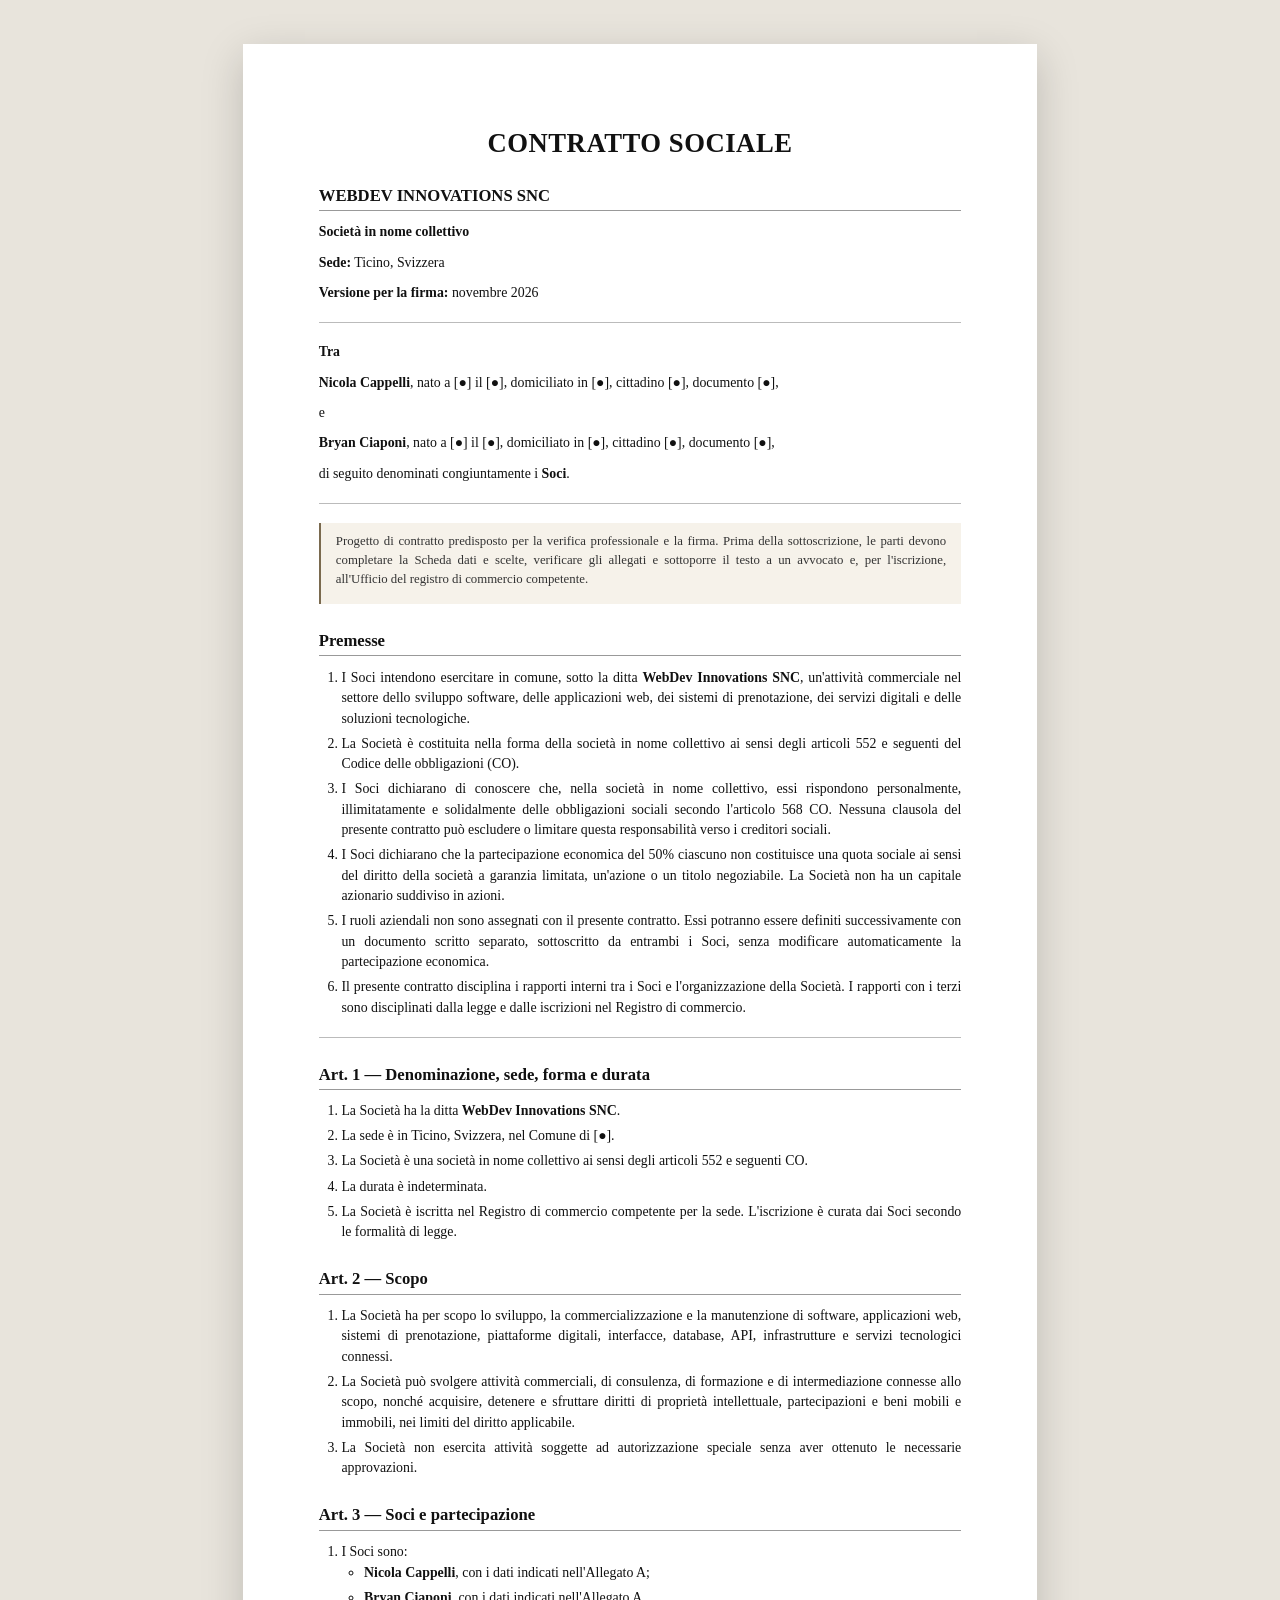
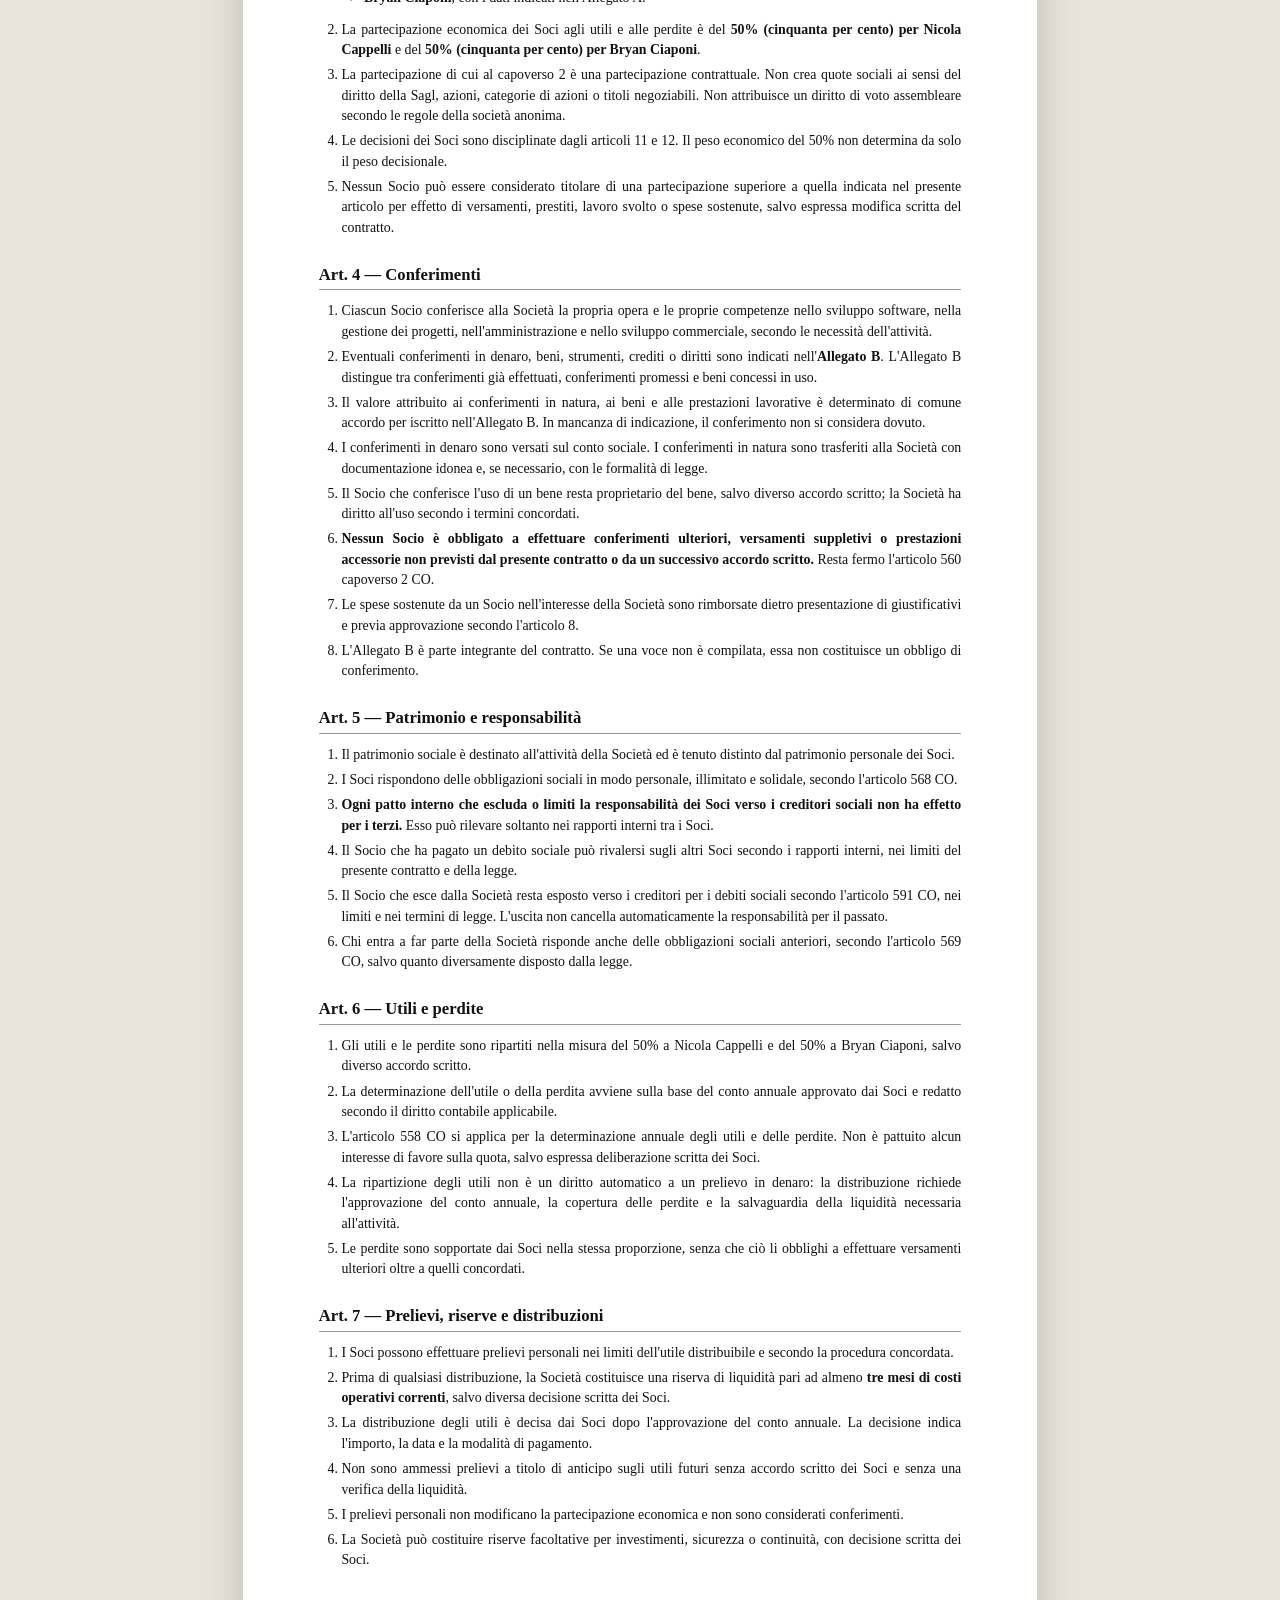
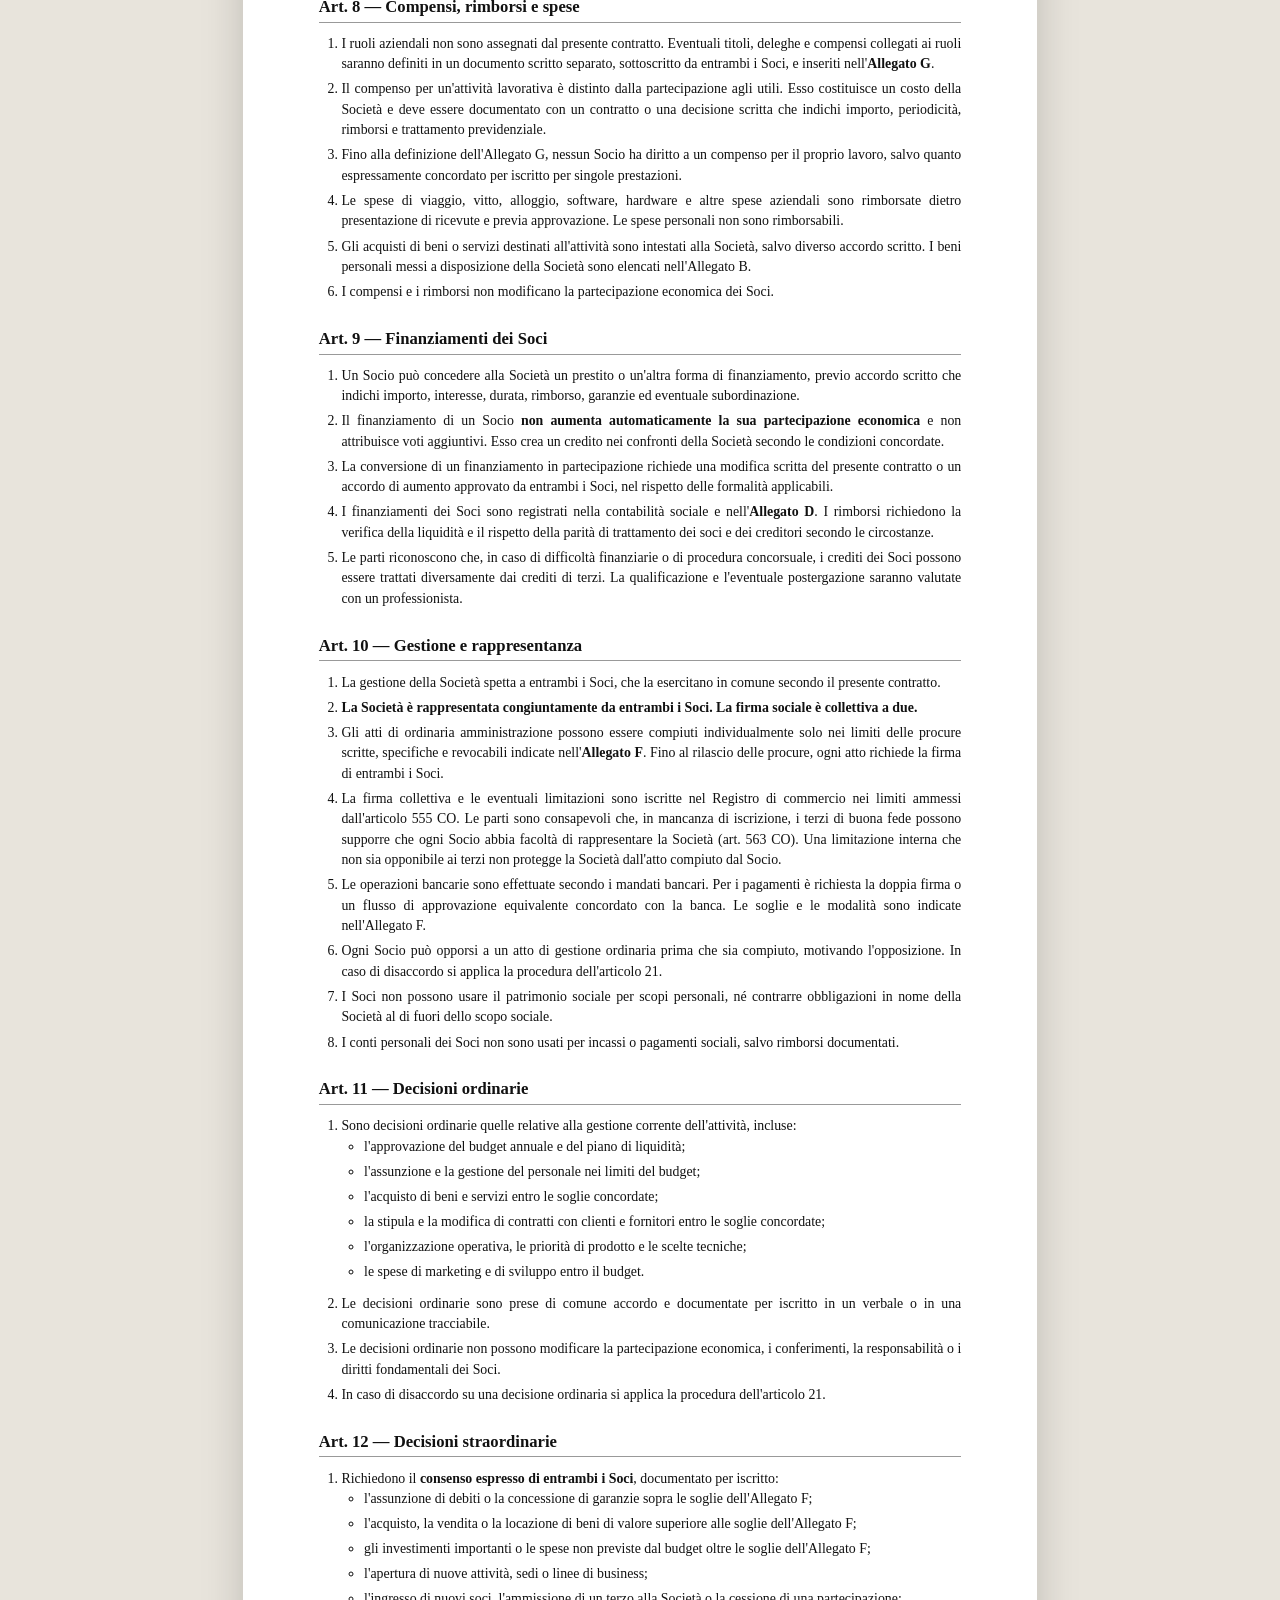
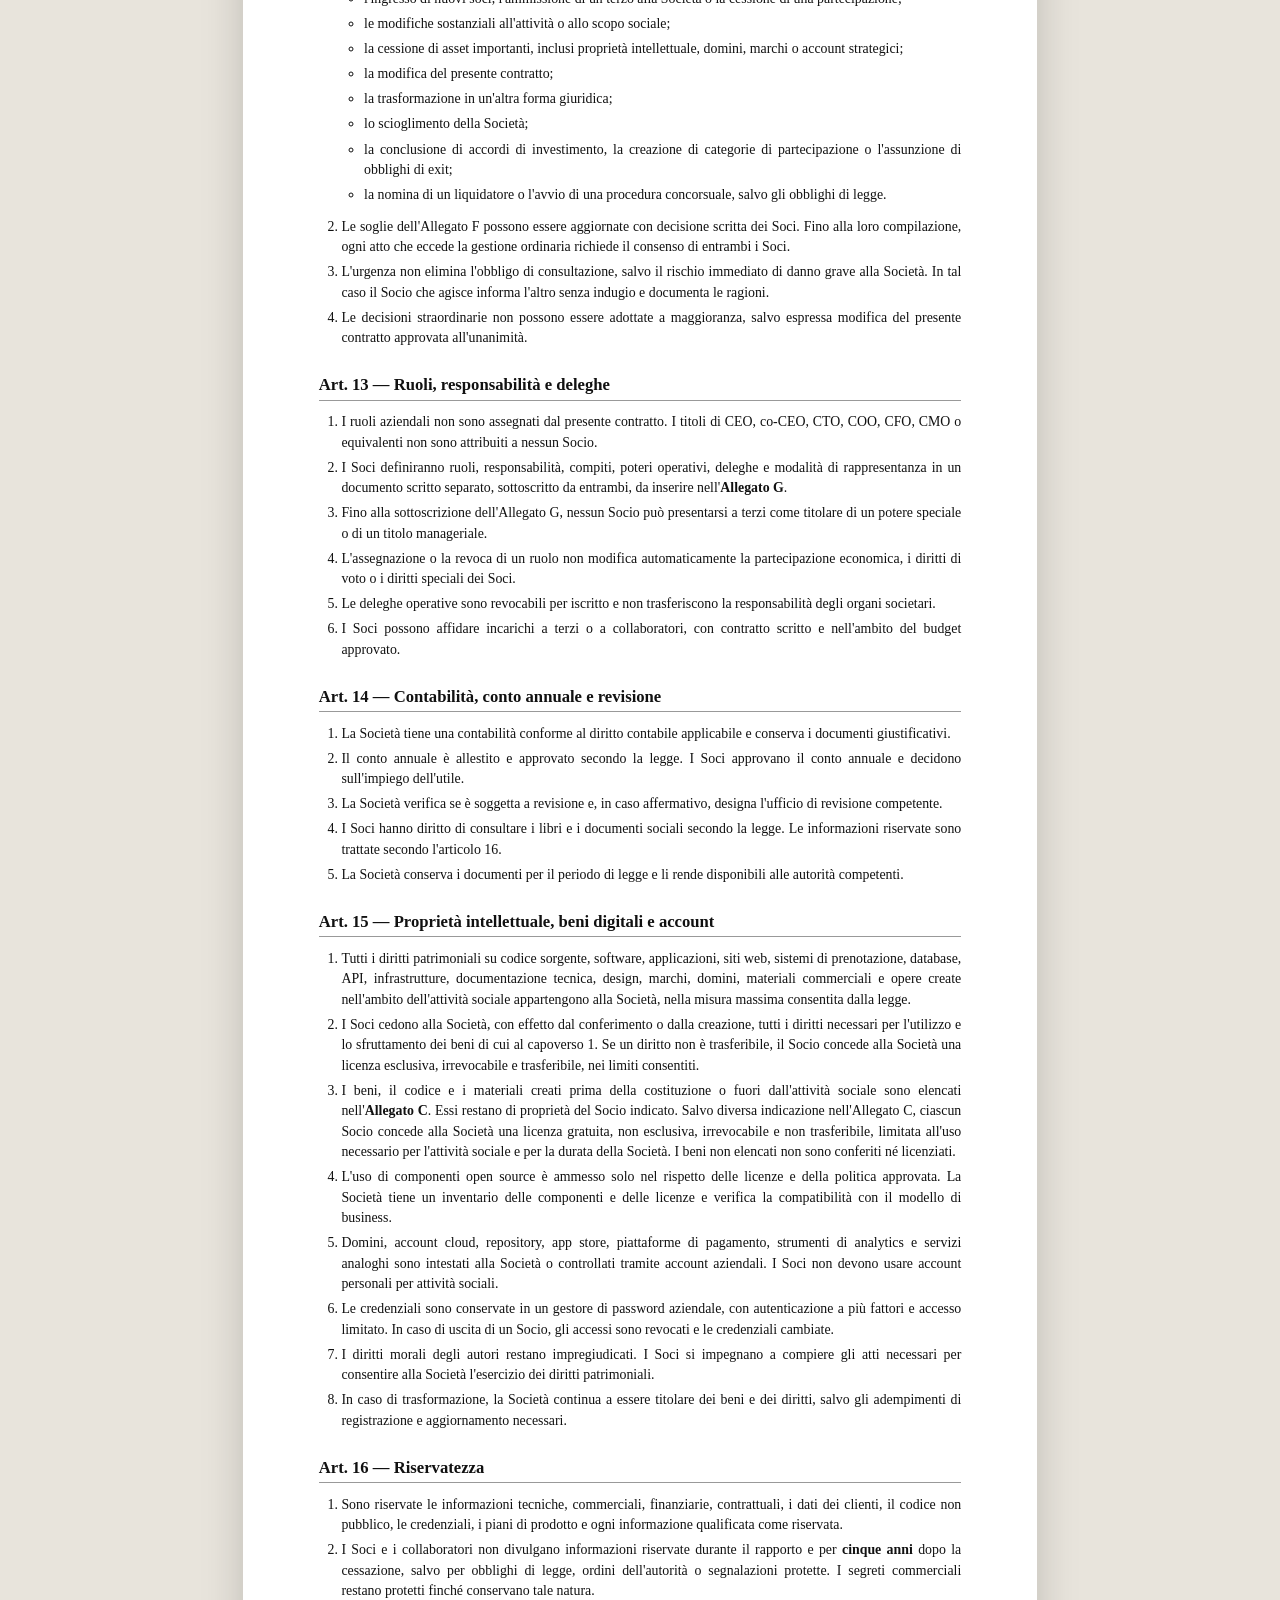
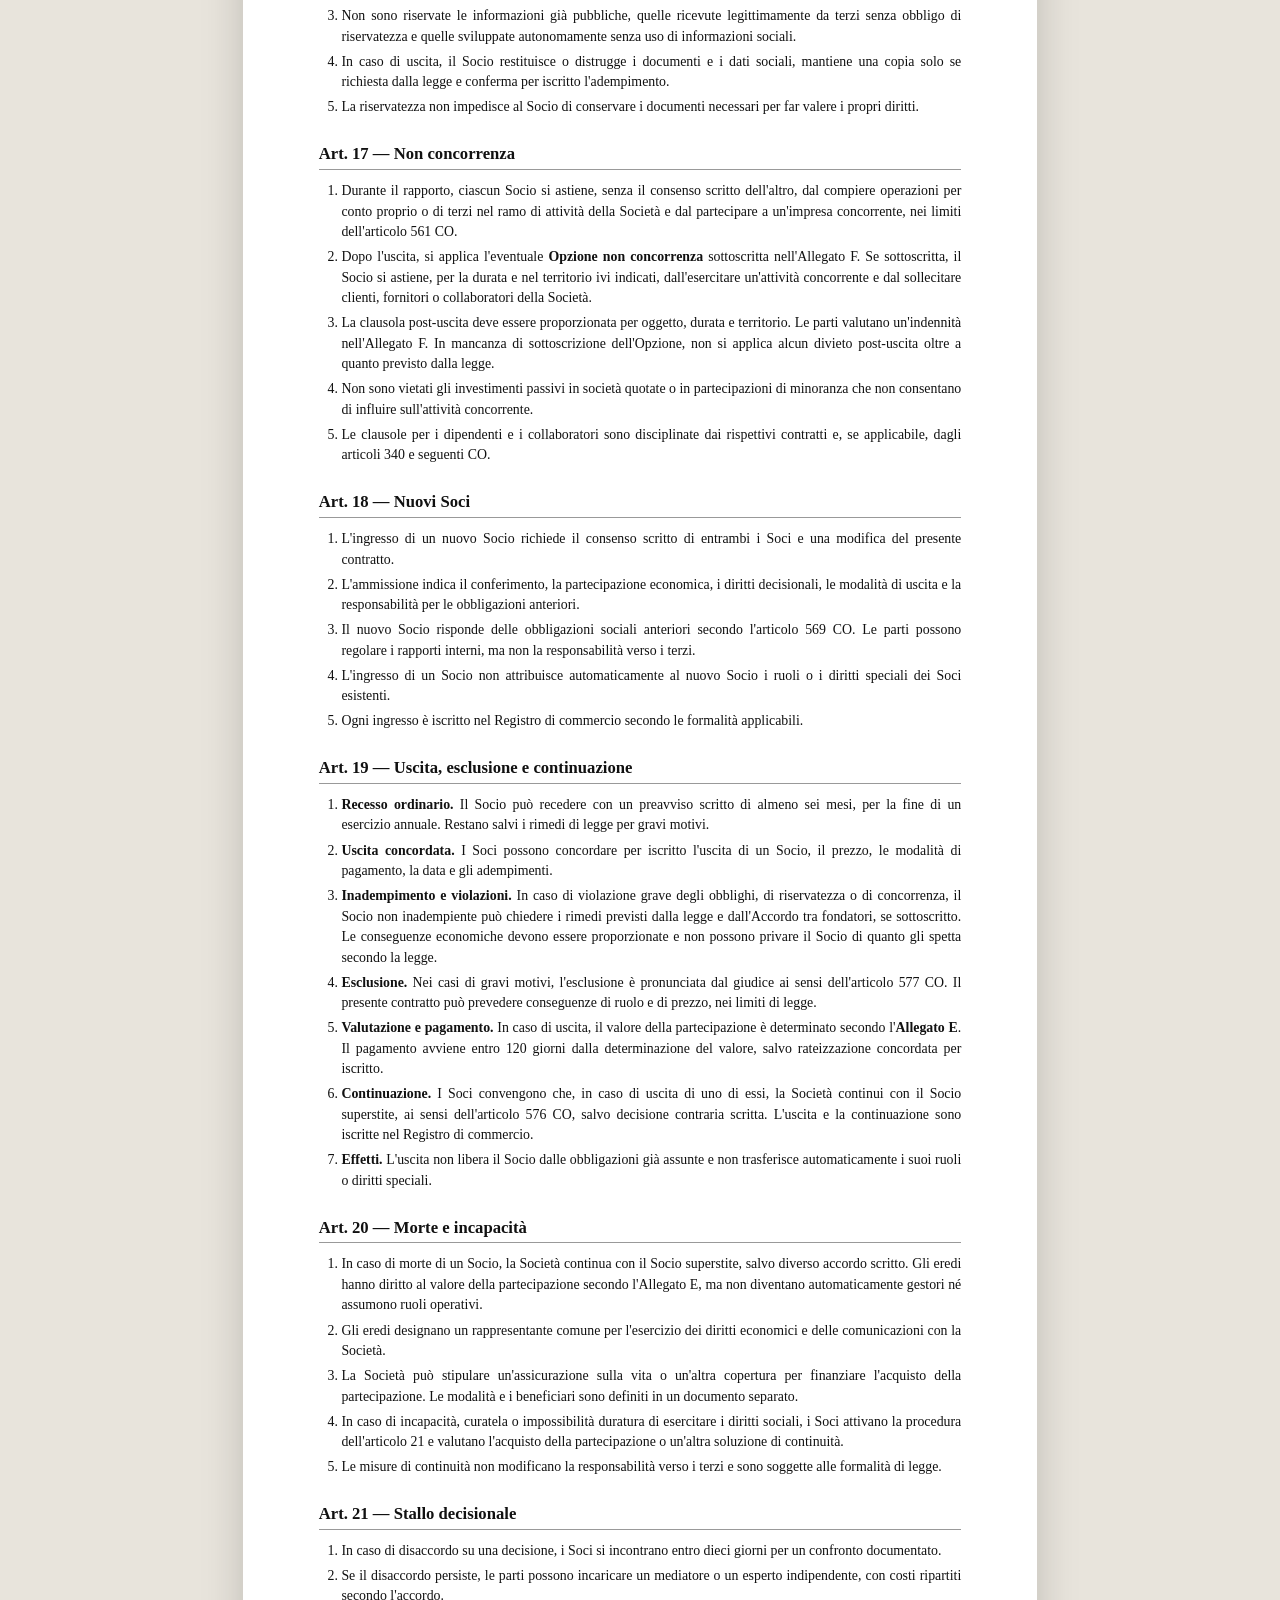
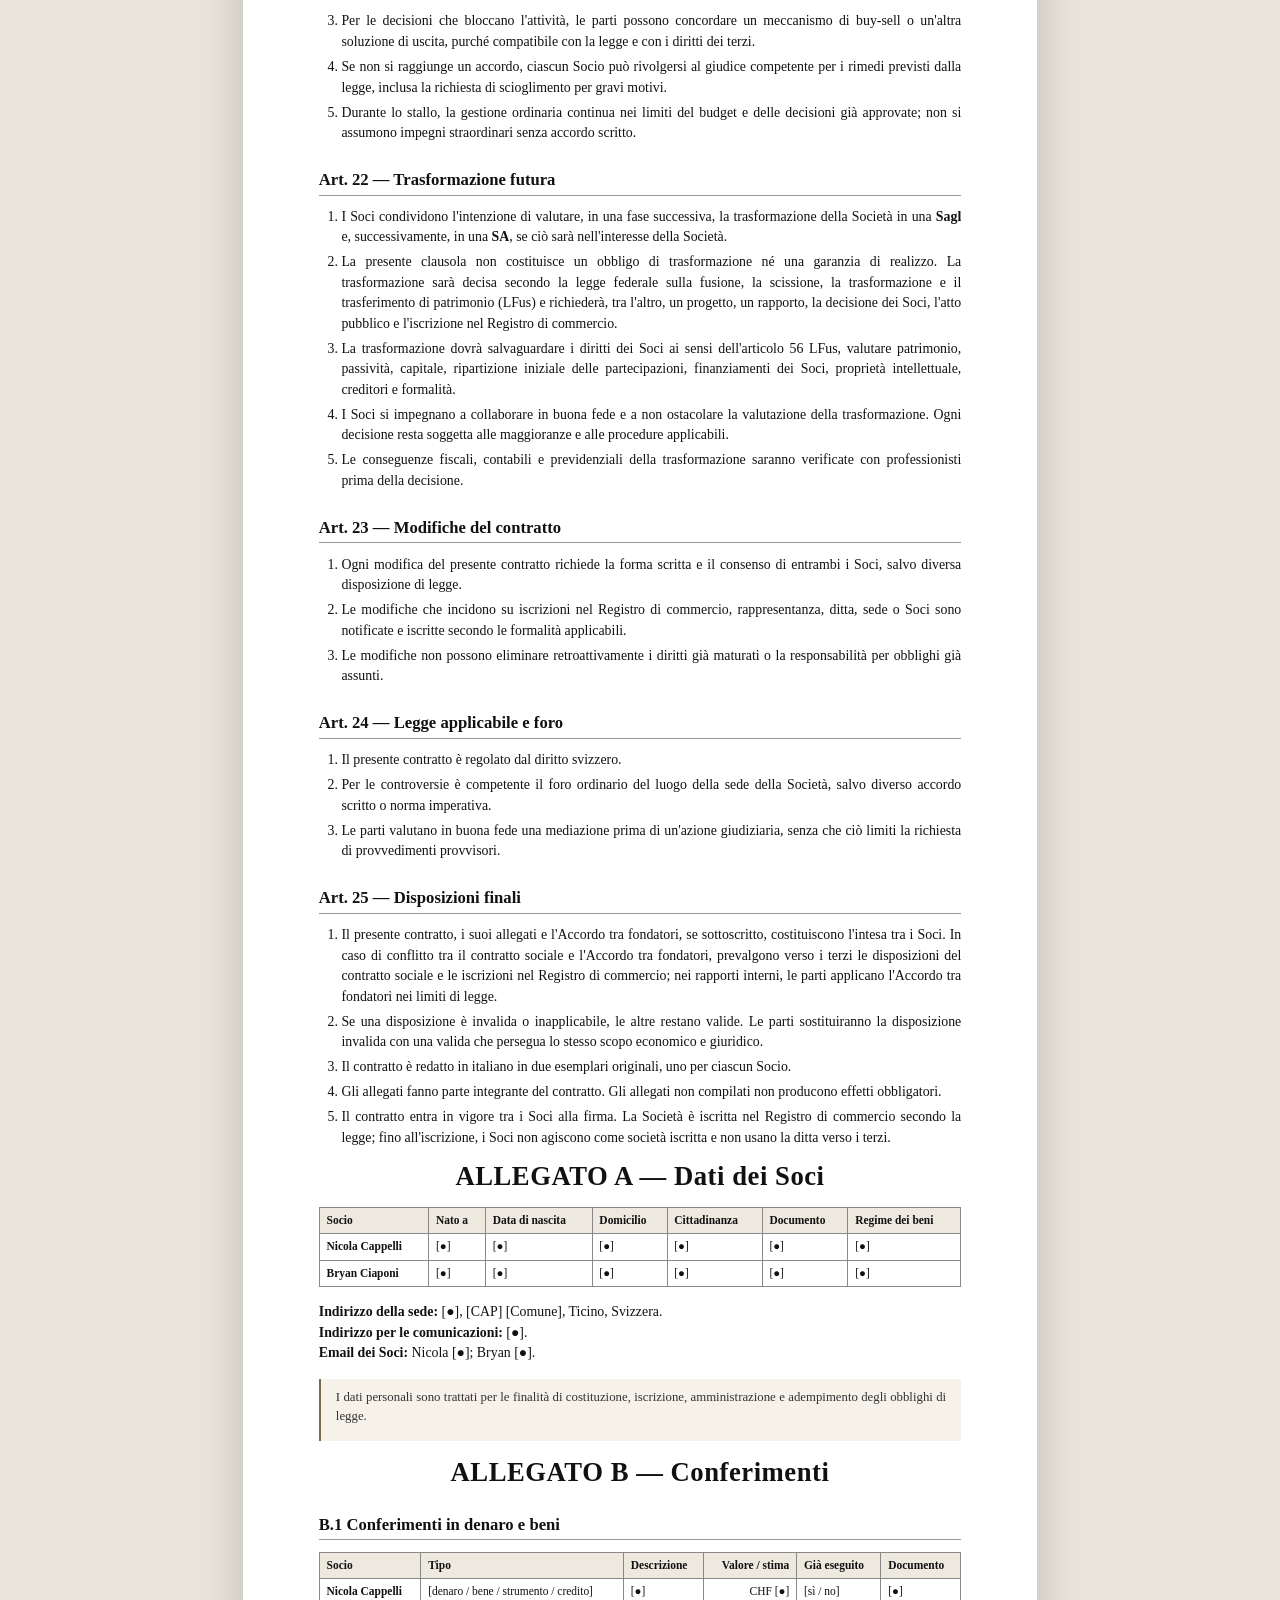
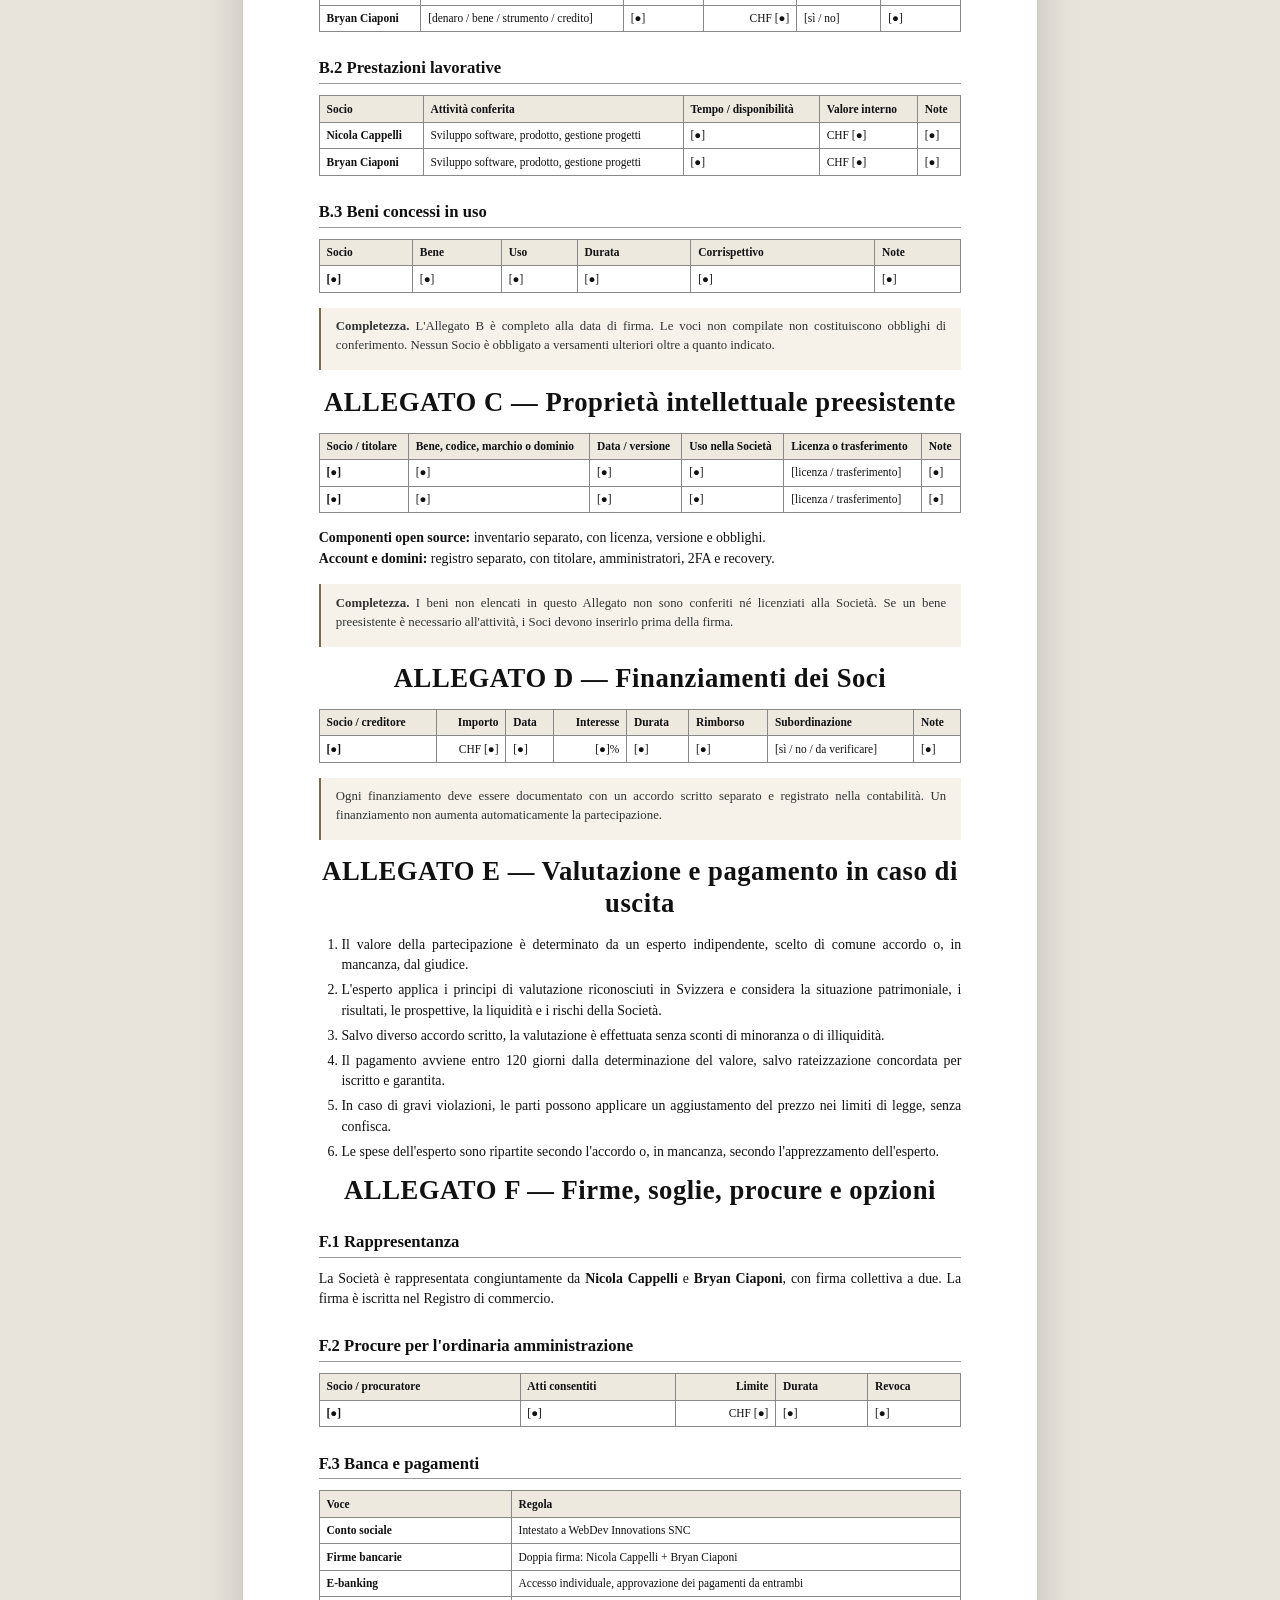
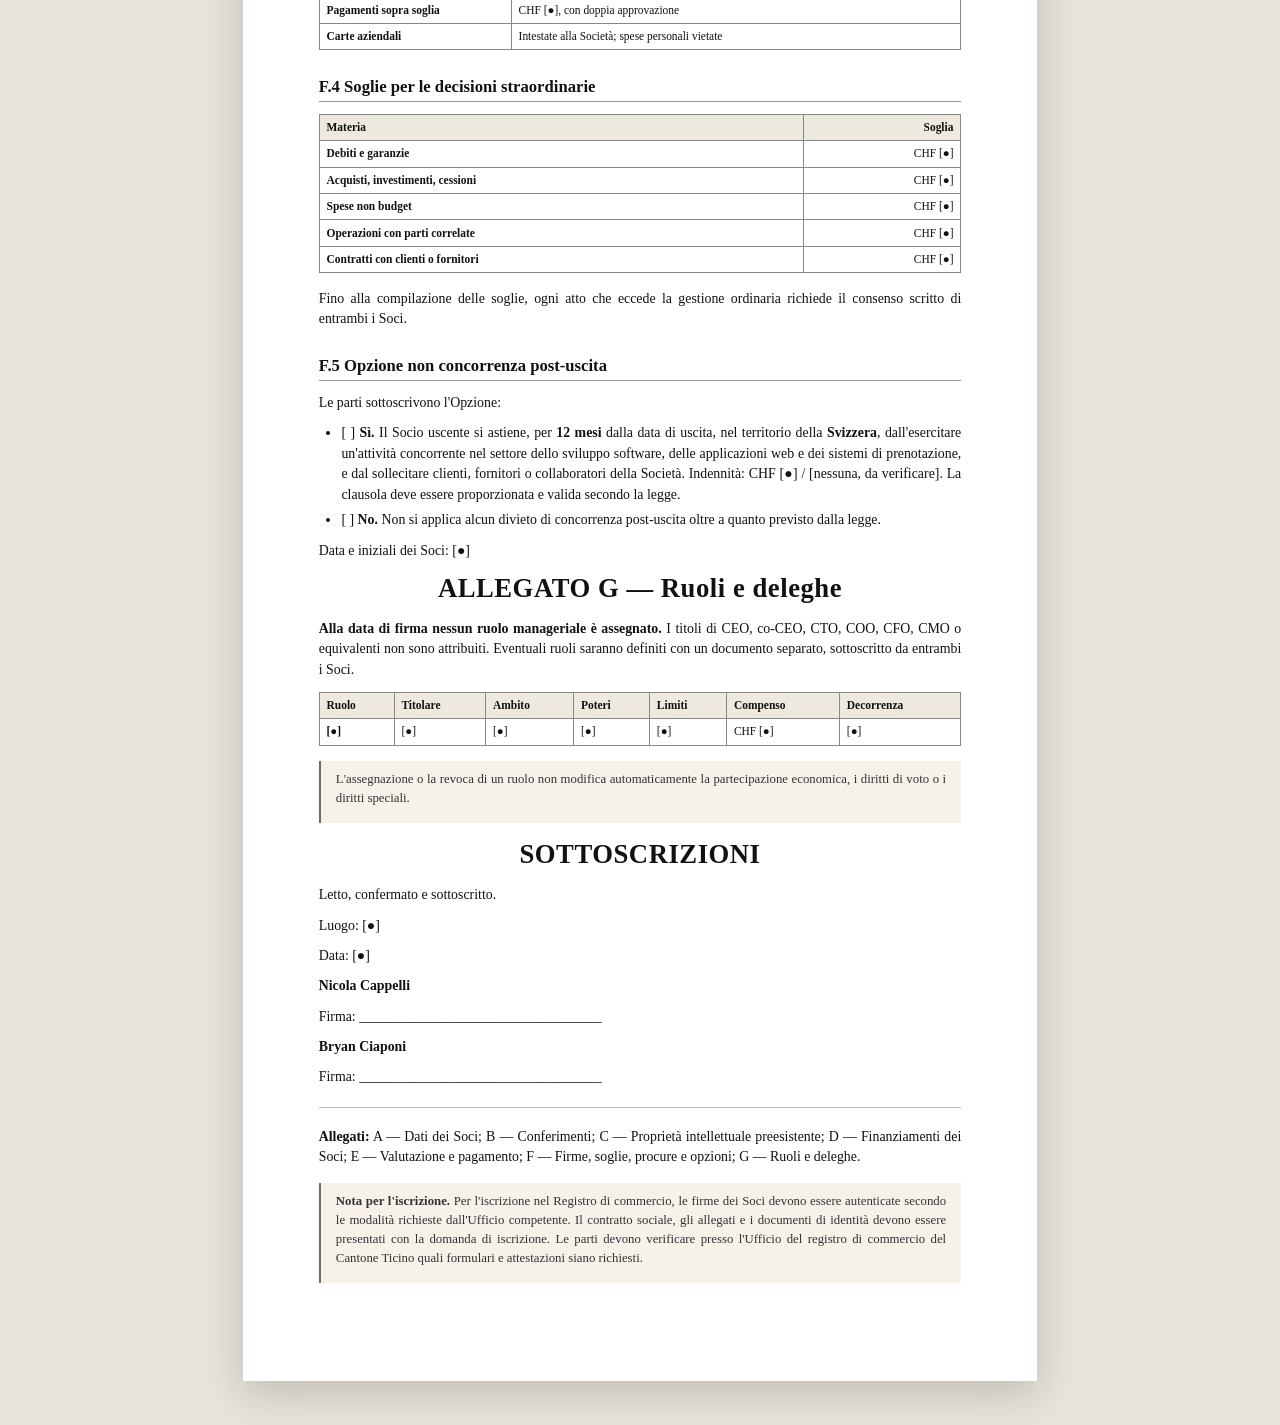
==== firma/01-CONTRATTO-SOCIALE-SNC.html @ 62e05977 "first" ====
<!DOCTYPE html>
<html lang="it">
<head>
<meta charset="utf-8">
<meta name="viewport" content="width=device-width, initial-scale=1">
<title>Contratto sociale — WebDev Innovations SNC</title>
<style>
@page {
  size: A4;
  margin: 22mm 20mm 22mm 20mm;
  @bottom-center {
    content: "WebDev Innovations SNC · Contratto sociale · " counter(page) " / " counter(pages);
    font-family: Georgia, "Times New Roman", serif;
    font-size: 7.5pt;
    color: #777;
  }
}
* { box-sizing: border-box; }
html, body { margin: 0; padding: 0; }
body {
  font-family: Georgia, "Times New Roman", serif;
  font-size: 10.4pt;
  line-height: 1.48;
  color: #111;
  background: #e8e4dc;
}
.contract {
  background: #fff;
  width: 210mm;
  min-height: 297mm;
  margin: 24px auto;
  padding: 22mm 20mm;
  box-shadow: 0 12px 40px rgba(0,0,0,.18);
}
h1, h2, h3, h4 {
  font-family: Georgia, "Times New Roman", serif;
  color: #111;
  line-height: 1.2;
  break-after: avoid;
  page-break-after: avoid;
}
h1 {
  font-size: 20pt;
  text-align: center;
  margin: 0 0 4mm;
  letter-spacing: .02em;
}
h2 {
  font-size: 12.5pt;
  margin: 7mm 0 3mm;
  padding-bottom: 1.2mm;
  border-bottom: .4pt solid #999;
}
h3 {
  font-size: 11pt;
  margin: 5mm 0 2mm;
}
p { margin: 0 0 2.6mm; text-align: justify; hyphens: auto; }
strong { font-weight: 700; }
em { font-style: italic; }
ul, ol { margin: 0 0 3mm 0; padding-left: 6mm; }
li { margin-bottom: 1.2mm; text-align: justify; }
hr { border: 0; border-top: .4pt solid #bbb; margin: 5mm 0; }
blockquote {
  margin: 4mm 0;
  padding: 2.5mm 4mm;
  border-left: 2pt solid #7a6a4f;
  background: #f6f2ea;
  color: #333;
  font-size: 9.6pt;
  break-inside: avoid;
}
blockquote p { margin-bottom: 1.5mm; }
table {
  width: 100%;
  border-collapse: collapse;
  margin: 3mm 0 4mm;
  font-size: 8.6pt;
  line-height: 1.3;
  break-inside: auto;
}
thead { display: table-header-group; }
tr { break-inside: avoid; page-break-inside: avoid; }
th, td {
  border: .4pt solid #888;
  padding: 1.4mm 1.8mm;
  vertical-align: top;
  text-align: left;
}
th { background: #eee9df; font-weight: 700; }
td:first-child, th:first-child { font-weight: 600; }
.table-wrap { overflow: visible; border: 0; background: transparent; }
.page-break {
  break-before: page;
  page-break-before: always;
  height: 0;
}
.signature {
  margin-top: 14mm;
}
.small { font-size: 9pt; }
.center { text-align: center; }
@media screen {
  body { padding: 20px 0; }
}
@media print {
  body { background: #fff; }
  .contract { width: auto; min-height: 0; margin: 0; padding: 0; box-shadow: none; }
  a { color: #111; text-decoration: none; }
}
</style>
</head>
<body>
<div class="contract">
<h1 id="sec-contratto-sociale-0">CONTRATTO SOCIALE</h1><h2 id="sec-webdev-innovations-snc-0">WEBDEV INNOVATIONS SNC</h2><p><strong>Società in nome collettivo</strong></p><p><strong>Sede:</strong> Ticino, Svizzera</p><p><strong>Versione per la firma:</strong> novembre 2026</p><hr><p><strong>Tra</strong></p><p><strong>Nicola Cappelli</strong>, nato a [●] il [●], domiciliato in [●], cittadino [●], documento [●],</p><p>e</p><p><strong>Bryan Ciaponi</strong>, nato a [●] il [●], domiciliato in [●], cittadino [●], documento [●],</p><p>di seguito denominati congiuntamente i <strong>Soci</strong>.</p><hr><blockquote><p>Progetto di contratto predisposto per la verifica professionale e la firma. Prima della sottoscrizione, le parti devono completare la Scheda dati e scelte, verificare gli allegati e sottoporre il testo a un avvocato e, per l'iscrizione, all'Ufficio del registro di commercio competente.</p></blockquote><div class="page-break"></div><h2 id="sec-premesse-1">Premesse</h2><ol><li>I Soci intendono esercitare in comune, sotto la ditta <strong>WebDev Innovations SNC</strong>, un'attività commerciale nel settore dello sviluppo software, delle applicazioni web, dei sistemi di prenotazione, dei servizi digitali e delle soluzioni tecnologiche.</li><li>La Società è costituita nella forma della società in nome collettivo ai sensi degli articoli 552 e seguenti del Codice delle obbligazioni (CO).</li><li>I Soci dichiarano di conoscere che, nella società in nome collettivo, essi rispondono personalmente, illimitatamente e solidalmente delle obbligazioni sociali secondo l'articolo 568 CO. Nessuna clausola del presente contratto può escludere o limitare questa responsabilità verso i creditori sociali.</li><li>I Soci dichiarano che la partecipazione economica del 50% ciascuno non costituisce una quota sociale ai sensi del diritto della società a garanzia limitata, un'azione o un titolo negoziabile. La Società non ha un capitale azionario suddiviso in azioni.</li><li>I ruoli aziendali non sono assegnati con il presente contratto. Essi potranno essere definiti successivamente con un documento scritto separato, sottoscritto da entrambi i Soci, senza modificare automaticamente la partecipazione economica.</li><li>Il presente contratto disciplina i rapporti interni tra i Soci e l'organizzazione della Società. I rapporti con i terzi sono disciplinati dalla legge e dalle iscrizioni nel Registro di commercio.</li></ol><hr><h2 id="sec-art-1-denominazione-sede-forma-e-durata-2">Art. 1 — Denominazione, sede, forma e durata</h2><ol><li>La Società ha la ditta <strong>WebDev Innovations SNC</strong>.</li><li>La sede è in Ticino, Svizzera, nel Comune di [●].</li><li>La Società è una società in nome collettivo ai sensi degli articoli 552 e seguenti CO.</li><li>La durata è indeterminata.</li><li>La Società è iscritta nel Registro di commercio competente per la sede. L'iscrizione è curata dai Soci secondo le formalità di legge.</li></ol><h2 id="sec-art-2-scopo-3">Art. 2 — Scopo</h2><ol><li>La Società ha per scopo lo sviluppo, la commercializzazione e la manutenzione di software, applicazioni web, sistemi di prenotazione, piattaforme digitali, interfacce, database, API, infrastrutture e servizi tecnologici connessi.</li><li>La Società può svolgere attività commerciali, di consulenza, di formazione e di intermediazione connesse allo scopo, nonché acquisire, detenere e sfruttare diritti di proprietà intellettuale, partecipazioni e beni mobili e immobili, nei limiti del diritto applicabile.</li><li>La Società non esercita attività soggette ad autorizzazione speciale senza aver ottenuto le necessarie approvazioni.</li></ol><h2 id="sec-art-3-soci-e-partecipazione-4">Art. 3 — Soci e partecipazione</h2><ol><li>I Soci sono:<ul><li><strong>Nicola Cappelli</strong>, con i dati indicati nell'Allegato A;</li><li><strong>Bryan Ciaponi</strong>, con i dati indicati nell'Allegato A.</li></ul></li><li>La partecipazione economica dei Soci agli utili e alle perdite è del <strong>50% (cinquanta per cento) per Nicola Cappelli</strong> e del <strong>50% (cinquanta per cento) per Bryan Ciaponi</strong>.</li><li>La partecipazione di cui al capoverso 2 è una partecipazione contrattuale. Non crea quote sociali ai sensi del diritto della Sagl, azioni, categorie di azioni o titoli negoziabili. Non attribuisce un diritto di voto assembleare secondo le regole della società anonima.</li><li>Le decisioni dei Soci sono disciplinate dagli articoli 11 e 12. Il peso economico del 50% non determina da solo il peso decisionale.</li><li>Nessun Socio può essere considerato titolare di una partecipazione superiore a quella indicata nel presente articolo per effetto di versamenti, prestiti, lavoro svolto o spese sostenute, salvo espressa modifica scritta del contratto.</li></ol><h2 id="sec-art-4-conferimenti-5">Art. 4 — Conferimenti</h2><ol><li>Ciascun Socio conferisce alla Società la propria opera e le proprie competenze nello sviluppo software, nella gestione dei progetti, nell'amministrazione e nello sviluppo commerciale, secondo le necessità dell'attività.</li><li>Eventuali conferimenti in denaro, beni, strumenti, crediti o diritti sono indicati nell'<strong>Allegato B</strong>. L'Allegato B distingue tra conferimenti già effettuati, conferimenti promessi e beni concessi in uso.</li><li>Il valore attribuito ai conferimenti in natura, ai beni e alle prestazioni lavorative è determinato di comune accordo per iscritto nell'Allegato B. In mancanza di indicazione, il conferimento non si considera dovuto.</li><li>I conferimenti in denaro sono versati sul conto sociale. I conferimenti in natura sono trasferiti alla Società con documentazione idonea e, se necessario, con le formalità di legge.</li><li>Il Socio che conferisce l'uso di un bene resta proprietario del bene, salvo diverso accordo scritto; la Società ha diritto all'uso secondo i termini concordati.</li><li><strong>Nessun Socio è obbligato a effettuare conferimenti ulteriori, versamenti suppletivi o prestazioni accessorie non previsti dal presente contratto o da un successivo accordo scritto.</strong> Resta fermo l'articolo 560 capoverso 2 CO.</li><li>Le spese sostenute da un Socio nell'interesse della Società sono rimborsate dietro presentazione di giustificativi e previa approvazione secondo l'articolo 8.</li><li>L'Allegato B è parte integrante del contratto. Se una voce non è compilata, essa non costituisce un obbligo di conferimento.</li></ol><h2 id="sec-art-5-patrimonio-e-responsabilità-6">Art. 5 — Patrimonio e responsabilità</h2><ol><li>Il patrimonio sociale è destinato all'attività della Società ed è tenuto distinto dal patrimonio personale dei Soci.</li><li>I Soci rispondono delle obbligazioni sociali in modo personale, illimitato e solidale, secondo l'articolo 568 CO.</li><li><strong>Ogni patto interno che escluda o limiti la responsabilità dei Soci verso i creditori sociali non ha effetto per i terzi.</strong> Esso può rilevare soltanto nei rapporti interni tra i Soci.</li><li>Il Socio che ha pagato un debito sociale può rivalersi sugli altri Soci secondo i rapporti interni, nei limiti del presente contratto e della legge.</li><li>Il Socio che esce dalla Società resta esposto verso i creditori per i debiti sociali secondo l'articolo 591 CO, nei limiti e nei termini di legge. L'uscita non cancella automaticamente la responsabilità per il passato.</li><li>Chi entra a far parte della Società risponde anche delle obbligazioni sociali anteriori, secondo l'articolo 569 CO, salvo quanto diversamente disposto dalla legge.</li></ol><h2 id="sec-art-6-utili-e-perdite-7">Art. 6 — Utili e perdite</h2><ol><li>Gli utili e le perdite sono ripartiti nella misura del 50% a Nicola Cappelli e del 50% a Bryan Ciaponi, salvo diverso accordo scritto.</li><li>La determinazione dell'utile o della perdita avviene sulla base del conto annuale approvato dai Soci e redatto secondo il diritto contabile applicabile.</li><li>L'articolo 558 CO si applica per la determinazione annuale degli utili e delle perdite. Non è pattuito alcun interesse di favore sulla quota, salvo espressa deliberazione scritta dei Soci.</li><li>La ripartizione degli utili non è un diritto automatico a un prelievo in denaro: la distribuzione richiede l'approvazione del conto annuale, la copertura delle perdite e la salvaguardia della liquidità necessaria all'attività.</li><li>Le perdite sono sopportate dai Soci nella stessa proporzione, senza che ciò li obblighi a effettuare versamenti ulteriori oltre a quelli concordati.</li></ol><h2 id="sec-art-7-prelievi-riserve-e-distribuzioni-8">Art. 7 — Prelievi, riserve e distribuzioni</h2><ol><li>I Soci possono effettuare prelievi personali nei limiti dell'utile distribuibile e secondo la procedura concordata.</li><li>Prima di qualsiasi distribuzione, la Società costituisce una riserva di liquidità pari ad almeno <strong>tre mesi di costi operativi correnti</strong>, salvo diversa decisione scritta dei Soci.</li><li>La distribuzione degli utili è decisa dai Soci dopo l'approvazione del conto annuale. La decisione indica l'importo, la data e la modalità di pagamento.</li><li>Non sono ammessi prelievi a titolo di anticipo sugli utili futuri senza accordo scritto dei Soci e senza una verifica della liquidità.</li><li>I prelievi personali non modificano la partecipazione economica e non sono considerati conferimenti.</li><li>La Società può costituire riserve facoltative per investimenti, sicurezza o continuità, con decisione scritta dei Soci.</li></ol><h2 id="sec-art-8-compensi-rimborsi-e-spese-9">Art. 8 — Compensi, rimborsi e spese</h2><ol><li>I ruoli aziendali non sono assegnati dal presente contratto. Eventuali titoli, deleghe e compensi collegati ai ruoli saranno definiti in un documento scritto separato, sottoscritto da entrambi i Soci, e inseriti nell'<strong>Allegato G</strong>.</li><li>Il compenso per un'attività lavorativa è distinto dalla partecipazione agli utili. Esso costituisce un costo della Società e deve essere documentato con un contratto o una decisione scritta che indichi importo, periodicità, rimborsi e trattamento previdenziale.</li><li>Fino alla definizione dell'Allegato G, nessun Socio ha diritto a un compenso per il proprio lavoro, salvo quanto espressamente concordato per iscritto per singole prestazioni.</li><li>Le spese di viaggio, vitto, alloggio, software, hardware e altre spese aziendali sono rimborsate dietro presentazione di ricevute e previa approvazione. Le spese personali non sono rimborsabili.</li><li>Gli acquisti di beni o servizi destinati all'attività sono intestati alla Società, salvo diverso accordo scritto. I beni personali messi a disposizione della Società sono elencati nell'Allegato B.</li><li>I compensi e i rimborsi non modificano la partecipazione economica dei Soci.</li></ol><h2 id="sec-art-9-finanziamenti-dei-soci-10">Art. 9 — Finanziamenti dei Soci</h2><ol><li>Un Socio può concedere alla Società un prestito o un'altra forma di finanziamento, previo accordo scritto che indichi importo, interesse, durata, rimborso, garanzie ed eventuale subordinazione.</li><li>Il finanziamento di un Socio <strong>non aumenta automaticamente la sua partecipazione economica</strong> e non attribuisce voti aggiuntivi. Esso crea un credito nei confronti della Società secondo le condizioni concordate.</li><li>La conversione di un finanziamento in partecipazione richiede una modifica scritta del presente contratto o un accordo di aumento approvato da entrambi i Soci, nel rispetto delle formalità applicabili.</li><li>I finanziamenti dei Soci sono registrati nella contabilità sociale e nell'<strong>Allegato D</strong>. I rimborsi richiedono la verifica della liquidità e il rispetto della parità di trattamento dei soci e dei creditori secondo le circostanze.</li><li>Le parti riconoscono che, in caso di difficoltà finanziarie o di procedura concorsuale, i crediti dei Soci possono essere trattati diversamente dai crediti di terzi. La qualificazione e l'eventuale postergazione saranno valutate con un professionista.</li></ol><h2 id="sec-art-10-gestione-e-rappresentanza-11">Art. 10 — Gestione e rappresentanza</h2><ol><li>La gestione della Società spetta a entrambi i Soci, che la esercitano in comune secondo il presente contratto.</li><li><strong>La Società è rappresentata congiuntamente da entrambi i Soci. La firma sociale è collettiva a due.</strong></li><li>Gli atti di ordinaria amministrazione possono essere compiuti individualmente solo nei limiti delle procure scritte, specifiche e revocabili indicate nell'<strong>Allegato F</strong>. Fino al rilascio delle procure, ogni atto richiede la firma di entrambi i Soci.</li><li>La firma collettiva e le eventuali limitazioni sono iscritte nel Registro di commercio nei limiti ammessi dall'articolo 555 CO. Le parti sono consapevoli che, in mancanza di iscrizione, i terzi di buona fede possono supporre che ogni Socio abbia facoltà di rappresentare la Società (art. 563 CO). Una limitazione interna che non sia opponibile ai terzi non protegge la Società dall'atto compiuto dal Socio.</li><li>Le operazioni bancarie sono effettuate secondo i mandati bancari. Per i pagamenti è richiesta la doppia firma o un flusso di approvazione equivalente concordato con la banca. Le soglie e le modalità sono indicate nell'Allegato F.</li><li>Ogni Socio può opporsi a un atto di gestione ordinaria prima che sia compiuto, motivando l'opposizione. In caso di disaccordo si applica la procedura dell'articolo 21.</li><li>I Soci non possono usare il patrimonio sociale per scopi personali, né contrarre obbligazioni in nome della Società al di fuori dello scopo sociale.</li><li>I conti personali dei Soci non sono usati per incassi o pagamenti sociali, salvo rimborsi documentati.</li></ol><h2 id="sec-art-11-decisioni-ordinarie-12">Art. 11 — Decisioni ordinarie</h2><ol><li>Sono decisioni ordinarie quelle relative alla gestione corrente dell'attività, incluse:<ul><li>l'approvazione del budget annuale e del piano di liquidità;</li><li>l'assunzione e la gestione del personale nei limiti del budget;</li><li>l'acquisto di beni e servizi entro le soglie concordate;</li><li>la stipula e la modifica di contratti con clienti e fornitori entro le soglie concordate;</li><li>l'organizzazione operativa, le priorità di prodotto e le scelte tecniche;</li><li>le spese di marketing e di sviluppo entro il budget.</li></ul></li><li>Le decisioni ordinarie sono prese di comune accordo e documentate per iscritto in un verbale o in una comunicazione tracciabile.</li><li>Le decisioni ordinarie non possono modificare la partecipazione economica, i conferimenti, la responsabilità o i diritti fondamentali dei Soci.</li><li>In caso di disaccordo su una decisione ordinaria si applica la procedura dell'articolo 21.</li></ol><h2 id="sec-art-12-decisioni-straordinarie-13">Art. 12 — Decisioni straordinarie</h2><ol><li>Richiedono il <strong>consenso espresso di entrambi i Soci</strong>, documentato per iscritto:<ul><li>l'assunzione di debiti o la concessione di garanzie sopra le soglie dell'Allegato F;</li><li>l'acquisto, la vendita o la locazione di beni di valore superiore alle soglie dell'Allegato F;</li><li>gli investimenti importanti o le spese non previste dal budget oltre le soglie dell'Allegato F;</li><li>l'apertura di nuove attività, sedi o linee di business;</li><li>l'ingresso di nuovi soci, l'ammissione di un terzo alla Società o la cessione di una partecipazione;</li><li>le modifiche sostanziali all'attività o allo scopo sociale;</li><li>la cessione di asset importanti, inclusi proprietà intellettuale, domini, marchi o account strategici;</li><li>la modifica del presente contratto;</li><li>la trasformazione in un'altra forma giuridica;</li><li>lo scioglimento della Società;</li><li>la conclusione di accordi di investimento, la creazione di categorie di partecipazione o l'assunzione di obblighi di exit;</li><li>la nomina di un liquidatore o l'avvio di una procedura concorsuale, salvo gli obblighi di legge.</li></ul></li><li>Le soglie dell'Allegato F possono essere aggiornate con decisione scritta dei Soci. Fino alla loro compilazione, ogni atto che eccede la gestione ordinaria richiede il consenso di entrambi i Soci.</li><li>L'urgenza non elimina l'obbligo di consultazione, salvo il rischio immediato di danno grave alla Società. In tal caso il Socio che agisce informa l'altro senza indugio e documenta le ragioni.</li><li>Le decisioni straordinarie non possono essere adottate a maggioranza, salvo espressa modifica del presente contratto approvata all'unanimità.</li></ol><h2 id="sec-art-13-ruoli-responsabilità-e-deleghe-14">Art. 13 — Ruoli, responsabilità e deleghe</h2><ol><li>I ruoli aziendali non sono assegnati dal presente contratto. I titoli di CEO, co-CEO, CTO, COO, CFO, CMO o equivalenti non sono attribuiti a nessun Socio.</li><li>I Soci definiranno ruoli, responsabilità, compiti, poteri operativi, deleghe e modalità di rappresentanza in un documento scritto separato, sottoscritto da entrambi, da inserire nell'<strong>Allegato G</strong>.</li><li>Fino alla sottoscrizione dell'Allegato G, nessun Socio può presentarsi a terzi come titolare di un potere speciale o di un titolo manageriale.</li><li>L'assegnazione o la revoca di un ruolo non modifica automaticamente la partecipazione economica, i diritti di voto o i diritti speciali dei Soci.</li><li>Le deleghe operative sono revocabili per iscritto e non trasferiscono la responsabilità degli organi societari.</li><li>I Soci possono affidare incarichi a terzi o a collaboratori, con contratto scritto e nell'ambito del budget approvato.</li></ol><h2 id="sec-art-14-contabilità-conto-annuale-e-revisione-15">Art. 14 — Contabilità, conto annuale e revisione</h2><ol><li>La Società tiene una contabilità conforme al diritto contabile applicabile e conserva i documenti giustificativi.</li><li>Il conto annuale è allestito e approvato secondo la legge. I Soci approvano il conto annuale e decidono sull'impiego dell'utile.</li><li>La Società verifica se è soggetta a revisione e, in caso affermativo, designa l'ufficio di revisione competente.</li><li>I Soci hanno diritto di consultare i libri e i documenti sociali secondo la legge. Le informazioni riservate sono trattate secondo l'articolo 16.</li><li>La Società conserva i documenti per il periodo di legge e li rende disponibili alle autorità competenti.</li></ol><h2 id="sec-art-15-proprietà-intellettuale-beni-digitali-e-account-16">Art. 15 — Proprietà intellettuale, beni digitali e account</h2><ol><li>Tutti i diritti patrimoniali su codice sorgente, software, applicazioni, siti web, sistemi di prenotazione, database, API, infrastrutture, documentazione tecnica, design, marchi, domini, materiali commerciali e opere create nell'ambito dell'attività sociale appartengono alla Società, nella misura massima consentita dalla legge.</li><li>I Soci cedono alla Società, con effetto dal conferimento o dalla creazione, tutti i diritti necessari per l'utilizzo e lo sfruttamento dei beni di cui al capoverso 1. Se un diritto non è trasferibile, il Socio concede alla Società una licenza esclusiva, irrevocabile e trasferibile, nei limiti consentiti.</li><li>I beni, il codice e i materiali creati prima della costituzione o fuori dall'attività sociale sono elencati nell'<strong>Allegato C</strong>. Essi restano di proprietà del Socio indicato. Salvo diversa indicazione nell'Allegato C, ciascun Socio concede alla Società una licenza gratuita, non esclusiva, irrevocabile e non trasferibile, limitata all'uso necessario per l'attività sociale e per la durata della Società. I beni non elencati non sono conferiti né licenziati.</li><li>L'uso di componenti open source è ammesso solo nel rispetto delle licenze e della politica approvata. La Società tiene un inventario delle componenti e delle licenze e verifica la compatibilità con il modello di business.</li><li>Domini, account cloud, repository, app store, piattaforme di pagamento, strumenti di analytics e servizi analoghi sono intestati alla Società o controllati tramite account aziendali. I Soci non devono usare account personali per attività sociali.</li><li>Le credenziali sono conservate in un gestore di password aziendale, con autenticazione a più fattori e accesso limitato. In caso di uscita di un Socio, gli accessi sono revocati e le credenziali cambiate.</li><li>I diritti morali degli autori restano impregiudicati. I Soci si impegnano a compiere gli atti necessari per consentire alla Società l'esercizio dei diritti patrimoniali.</li><li>In caso di trasformazione, la Società continua a essere titolare dei beni e dei diritti, salvo gli adempimenti di registrazione e aggiornamento necessari.</li></ol><h2 id="sec-art-16-riservatezza-17">Art. 16 — Riservatezza</h2><ol><li>Sono riservate le informazioni tecniche, commerciali, finanziarie, contrattuali, i dati dei clienti, il codice non pubblico, le credenziali, i piani di prodotto e ogni informazione qualificata come riservata.</li><li>I Soci e i collaboratori non divulgano informazioni riservate durante il rapporto e per <strong>cinque anni</strong> dopo la cessazione, salvo per obblighi di legge, ordini dell'autorità o segnalazioni protette. I segreti commerciali restano protetti finché conservano tale natura.</li><li>Non sono riservate le informazioni già pubbliche, quelle ricevute legittimamente da terzi senza obbligo di riservatezza e quelle sviluppate autonomamente senza uso di informazioni sociali.</li><li>In caso di uscita, il Socio restituisce o distrugge i documenti e i dati sociali, mantiene una copia solo se richiesta dalla legge e conferma per iscritto l'adempimento.</li><li>La riservatezza non impedisce al Socio di conservare i documenti necessari per far valere i propri diritti.</li></ol><h2 id="sec-art-17-non-concorrenza-18">Art. 17 — Non concorrenza</h2><ol><li>Durante il rapporto, ciascun Socio si astiene, senza il consenso scritto dell'altro, dal compiere operazioni per conto proprio o di terzi nel ramo di attività della Società e dal partecipare a un'impresa concorrente, nei limiti dell'articolo 561 CO.</li><li>Dopo l'uscita, si applica l'eventuale <strong>Opzione non concorrenza</strong> sottoscritta nell'Allegato F. Se sottoscritta, il Socio si astiene, per la durata e nel territorio ivi indicati, dall'esercitare un'attività concorrente e dal sollecitare clienti, fornitori o collaboratori della Società.</li><li>La clausola post-uscita deve essere proporzionata per oggetto, durata e territorio. Le parti valutano un'indennità nell'Allegato F. In mancanza di sottoscrizione dell'Opzione, non si applica alcun divieto post-uscita oltre a quanto previsto dalla legge.</li><li>Non sono vietati gli investimenti passivi in società quotate o in partecipazioni di minoranza che non consentano di influire sull'attività concorrente.</li><li>Le clausole per i dipendenti e i collaboratori sono disciplinate dai rispettivi contratti e, se applicabile, dagli articoli 340 e seguenti CO.</li></ol><h2 id="sec-art-18-nuovi-soci-19">Art. 18 — Nuovi Soci</h2><ol><li>L'ingresso di un nuovo Socio richiede il consenso scritto di entrambi i Soci e una modifica del presente contratto.</li><li>L'ammissione indica il conferimento, la partecipazione economica, i diritti decisionali, le modalità di uscita e la responsabilità per le obbligazioni anteriori.</li><li>Il nuovo Socio risponde delle obbligazioni sociali anteriori secondo l'articolo 569 CO. Le parti possono regolare i rapporti interni, ma non la responsabilità verso i terzi.</li><li>L'ingresso di un Socio non attribuisce automaticamente al nuovo Socio i ruoli o i diritti speciali dei Soci esistenti.</li><li>Ogni ingresso è iscritto nel Registro di commercio secondo le formalità applicabili.</li></ol><h2 id="sec-art-19-uscita-esclusione-e-continuazione-20">Art. 19 — Uscita, esclusione e continuazione</h2><ol><li><strong>Recesso ordinario.</strong> Il Socio può recedere con un preavviso scritto di almeno sei mesi, per la fine di un esercizio annuale. Restano salvi i rimedi di legge per gravi motivi.</li><li><strong>Uscita concordata.</strong> I Soci possono concordare per iscritto l'uscita di un Socio, il prezzo, le modalità di pagamento, la data e gli adempimenti.</li><li><strong>Inadempimento e violazioni.</strong> In caso di violazione grave degli obblighi, di riservatezza o di concorrenza, il Socio non inadempiente può chiedere i rimedi previsti dalla legge e dall'Accordo tra fondatori, se sottoscritto. Le conseguenze economiche devono essere proporzionate e non possono privare il Socio di quanto gli spetta secondo la legge.</li><li><strong>Esclusione.</strong> Nei casi di gravi motivi, l'esclusione è pronunciata dal giudice ai sensi dell'articolo 577 CO. Il presente contratto può prevedere conseguenze di ruolo e di prezzo, nei limiti di legge.</li><li><strong>Valutazione e pagamento.</strong> In caso di uscita, il valore della partecipazione è determinato secondo l'<strong>Allegato E</strong>. Il pagamento avviene entro 120 giorni dalla determinazione del valore, salvo rateizzazione concordata per iscritto.</li><li><strong>Continuazione.</strong> I Soci convengono che, in caso di uscita di uno di essi, la Società continui con il Socio superstite, ai sensi dell'articolo 576 CO, salvo decisione contraria scritta. L'uscita e la continuazione sono iscritte nel Registro di commercio.</li><li><strong>Effetti.</strong> L'uscita non libera il Socio dalle obbligazioni già assunte e non trasferisce automaticamente i suoi ruoli o diritti speciali.</li></ol><h2 id="sec-art-20-morte-e-incapacità-21">Art. 20 — Morte e incapacità</h2><ol><li>In caso di morte di un Socio, la Società continua con il Socio superstite, salvo diverso accordo scritto. Gli eredi hanno diritto al valore della partecipazione secondo l'Allegato E, ma non diventano automaticamente gestori né assumono ruoli operativi.</li><li>Gli eredi designano un rappresentante comune per l'esercizio dei diritti economici e delle comunicazioni con la Società.</li><li>La Società può stipulare un'assicurazione sulla vita o un'altra copertura per finanziare l'acquisto della partecipazione. Le modalità e i beneficiari sono definiti in un documento separato.</li><li>In caso di incapacità, curatela o impossibilità duratura di esercitare i diritti sociali, i Soci attivano la procedura dell'articolo 21 e valutano l'acquisto della partecipazione o un'altra soluzione di continuità.</li><li>Le misure di continuità non modificano la responsabilità verso i terzi e sono soggette alle formalità di legge.</li></ol><h2 id="sec-art-21-stallo-decisionale-22">Art. 21 — Stallo decisionale</h2><ol><li>In caso di disaccordo su una decisione, i Soci si incontrano entro dieci giorni per un confronto documentato.</li><li>Se il disaccordo persiste, le parti possono incaricare un mediatore o un esperto indipendente, con costi ripartiti secondo l'accordo.</li><li>Per le decisioni che bloccano l'attività, le parti possono concordare un meccanismo di buy-sell o un'altra soluzione di uscita, purché compatibile con la legge e con i diritti dei terzi.</li><li>Se non si raggiunge un accordo, ciascun Socio può rivolgersi al giudice competente per i rimedi previsti dalla legge, inclusa la richiesta di scioglimento per gravi motivi.</li><li>Durante lo stallo, la gestione ordinaria continua nei limiti del budget e delle decisioni già approvate; non si assumono impegni straordinari senza accordo scritto.</li></ol><h2 id="sec-art-22-trasformazione-futura-23">Art. 22 — Trasformazione futura</h2><ol><li>I Soci condividono l'intenzione di valutare, in una fase successiva, la trasformazione della Società in una <strong>Sagl</strong> e, successivamente, in una <strong>SA</strong>, se ciò sarà nell'interesse della Società.</li><li>La presente clausola non costituisce un obbligo di trasformazione né una garanzia di realizzo. La trasformazione sarà decisa secondo la legge federale sulla fusione, la scissione, la trasformazione e il trasferimento di patrimonio (LFus) e richiederà, tra l'altro, un progetto, un rapporto, la decisione dei Soci, l'atto pubblico e l'iscrizione nel Registro di commercio.</li><li>La trasformazione dovrà salvaguardare i diritti dei Soci ai sensi dell'articolo 56 LFus, valutare patrimonio, passività, capitale, ripartizione iniziale delle partecipazioni, finanziamenti dei Soci, proprietà intellettuale, creditori e formalità.</li><li>I Soci si impegnano a collaborare in buona fede e a non ostacolare la valutazione della trasformazione. Ogni decisione resta soggetta alle maggioranze e alle procedure applicabili.</li><li>Le conseguenze fiscali, contabili e previdenziali della trasformazione saranno verificate con professionisti prima della decisione.</li></ol><h2 id="sec-art-23-modifiche-del-contratto-24">Art. 23 — Modifiche del contratto</h2><ol><li>Ogni modifica del presente contratto richiede la forma scritta e il consenso di entrambi i Soci, salvo diversa disposizione di legge.</li><li>Le modifiche che incidono su iscrizioni nel Registro di commercio, rappresentanza, ditta, sede o Soci sono notificate e iscritte secondo le formalità applicabili.</li><li>Le modifiche non possono eliminare retroattivamente i diritti già maturati o la responsabilità per obblighi già assunti.</li></ol><h2 id="sec-art-24-legge-applicabile-e-foro-25">Art. 24 — Legge applicabile e foro</h2><ol><li>Il presente contratto è regolato dal diritto svizzero.</li><li>Per le controversie è competente il foro ordinario del luogo della sede della Società, salvo diverso accordo scritto o norma imperativa.</li><li>Le parti valutano in buona fede una mediazione prima di un'azione giudiziaria, senza che ciò limiti la richiesta di provvedimenti provvisori.</li></ol><h2 id="sec-art-25-disposizioni-finali-26">Art. 25 — Disposizioni finali</h2><ol><li>Il presente contratto, i suoi allegati e l'Accordo tra fondatori, se sottoscritto, costituiscono l'intesa tra i Soci. In caso di conflitto tra il contratto sociale e l'Accordo tra fondatori, prevalgono verso i terzi le disposizioni del contratto sociale e le iscrizioni nel Registro di commercio; nei rapporti interni, le parti applicano l'Accordo tra fondatori nei limiti di legge.</li><li>Se una disposizione è invalida o inapplicabile, le altre restano valide. Le parti sostituiranno la disposizione invalida con una valida che persegua lo stesso scopo economico e giuridico.</li><li>Il contratto è redatto in italiano in due esemplari originali, uno per ciascun Socio.</li><li>Gli allegati fanno parte integrante del contratto. Gli allegati non compilati non producono effetti obbligatori.</li><li>Il contratto entra in vigore tra i Soci alla firma. La Società è iscritta nel Registro di commercio secondo la legge; fino all'iscrizione, i Soci non agiscono come società iscritta e non usano la ditta verso i terzi.</li></ol><div class="page-break"></div><h1 id="sec-allegato-a-dati-dei-soci-27">ALLEGATO A — Dati dei Soci</h1><div class="table-wrap"><table><thead><tr><th>Socio</th><th>Nato a</th><th>Data di nascita</th><th>Domicilio</th><th>Cittadinanza</th><th>Documento</th><th>Regime dei beni</th></tr></thead><tbody><tr><td>Nicola Cappelli</td><td>[●]</td><td>[●]</td><td>[●]</td><td>[●]</td><td>[●]</td><td>[●]</td></tr><tr><td>Bryan Ciaponi</td><td>[●]</td><td>[●]</td><td>[●]</td><td>[●]</td><td>[●]</td><td>[●]</td></tr></tbody></table></div><p><strong>Indirizzo della sede:</strong> [●], [CAP] [Comune], Ticino, Svizzera.<br> <strong>Indirizzo per le comunicazioni:</strong> [●].<br> <strong>Email dei Soci:</strong> Nicola [●]; Bryan [●].</p><blockquote><p>I dati personali sono trattati per le finalità di costituzione, iscrizione, amministrazione e adempimento degli obblighi di legge.</p></blockquote><h1 id="sec-allegato-b-conferimenti-27">ALLEGATO B — Conferimenti</h1><h2 id="sec-b-1-conferimenti-in-denaro-e-beni-27">B.1 Conferimenti in denaro e beni</h2><div class="table-wrap"><table><thead><tr><th>Socio</th><th>Tipo</th><th>Descrizione</th><th style="text-align:right">Valore / stima</th><th>Già eseguito</th><th>Documento</th></tr></thead><tbody><tr><td>Nicola Cappelli</td><td>[denaro / bene / strumento / credito]</td><td>[●]</td><td style="text-align:right">CHF [●]</td><td>[sì / no]</td><td>[●]</td></tr><tr><td>Bryan Ciaponi</td><td>[denaro / bene / strumento / credito]</td><td>[●]</td><td style="text-align:right">CHF [●]</td><td>[sì / no]</td><td>[●]</td></tr></tbody></table></div><h2 id="sec-b-2-prestazioni-lavorative-28">B.2 Prestazioni lavorative</h2><div class="table-wrap"><table><thead><tr><th>Socio</th><th>Attività conferita</th><th>Tempo / disponibilità</th><th>Valore interno</th><th>Note</th></tr></thead><tbody><tr><td>Nicola Cappelli</td><td>Sviluppo software, prodotto, gestione progetti</td><td>[●]</td><td>CHF [●]</td><td>[●]</td></tr><tr><td>Bryan Ciaponi</td><td>Sviluppo software, prodotto, gestione progetti</td><td>[●]</td><td>CHF [●]</td><td>[●]</td></tr></tbody></table></div><h2 id="sec-b-3-beni-concessi-in-uso-29">B.3 Beni concessi in uso</h2><div class="table-wrap"><table><thead><tr><th>Socio</th><th>Bene</th><th>Uso</th><th>Durata</th><th>Corrispettivo</th><th>Note</th></tr></thead><tbody><tr><td>[●]</td><td>[●]</td><td>[●]</td><td>[●]</td><td>[●]</td><td>[●]</td></tr></tbody></table></div><blockquote><p><strong>Completezza.</strong> L'Allegato B è completo alla data di firma. Le voci non compilate non costituiscono obblighi di conferimento. Nessun Socio è obbligato a versamenti ulteriori oltre a quanto indicato.</p></blockquote><h1 id="sec-allegato-c-proprietà-intellettuale-preesistente-30">ALLEGATO C — Proprietà intellettuale preesistente</h1><div class="table-wrap"><table><thead><tr><th>Socio / titolare</th><th>Bene, codice, marchio o dominio</th><th>Data / versione</th><th>Uso nella Società</th><th>Licenza o trasferimento</th><th>Note</th></tr></thead><tbody><tr><td>[●]</td><td>[●]</td><td>[●]</td><td>[●]</td><td>[licenza / trasferimento]</td><td>[●]</td></tr><tr><td>[●]</td><td>[●]</td><td>[●]</td><td>[●]</td><td>[licenza / trasferimento]</td><td>[●]</td></tr></tbody></table></div><p><strong>Componenti open source:</strong> inventario separato, con licenza, versione e obblighi.<br> <strong>Account e domini:</strong> registro separato, con titolare, amministratori, 2FA e recovery.</p><blockquote><p><strong>Completezza.</strong> I beni non elencati in questo Allegato non sono conferiti né licenziati alla Società. Se un bene preesistente è necessario all'attività, i Soci devono inserirlo prima della firma.</p></blockquote><h1 id="sec-allegato-d-finanziamenti-dei-soci-30">ALLEGATO D — Finanziamenti dei Soci</h1><div class="table-wrap"><table><thead><tr><th>Socio / creditore</th><th style="text-align:right">Importo</th><th>Data</th><th style="text-align:right">Interesse</th><th>Durata</th><th>Rimborso</th><th>Subordinazione</th><th>Note</th></tr></thead><tbody><tr><td>[●]</td><td style="text-align:right">CHF [●]</td><td>[●]</td><td style="text-align:right">[●]%</td><td>[●]</td><td>[●]</td><td>[sì / no / da verificare]</td><td>[●]</td></tr></tbody></table></div><blockquote><p>Ogni finanziamento deve essere documentato con un accordo scritto separato e registrato nella contabilità. Un finanziamento non aumenta automaticamente la partecipazione.</p></blockquote><h1 id="sec-allegato-e-valutazione-e-pagamento-in-caso-di-uscita-30">ALLEGATO E — Valutazione e pagamento in caso di uscita</h1><ol><li>Il valore della partecipazione è determinato da un esperto indipendente, scelto di comune accordo o, in mancanza, dal giudice.</li><li>L'esperto applica i principi di valutazione riconosciuti in Svizzera e considera la situazione patrimoniale, i risultati, le prospettive, la liquidità e i rischi della Società.</li><li>Salvo diverso accordo scritto, la valutazione è effettuata senza sconti di minoranza o di illiquidità.</li><li>Il pagamento avviene entro 120 giorni dalla determinazione del valore, salvo rateizzazione concordata per iscritto e garantita.</li><li>In caso di gravi violazioni, le parti possono applicare un aggiustamento del prezzo nei limiti di legge, senza confisca.</li><li>Le spese dell'esperto sono ripartite secondo l'accordo o, in mancanza, secondo l'apprezzamento dell'esperto.</li></ol><h1 id="sec-allegato-f-firme-soglie-procure-e-opzioni-30">ALLEGATO F — Firme, soglie, procure e opzioni</h1><h2 id="sec-f-1-rappresentanza-30">F.1 Rappresentanza</h2><p>La Società è rappresentata congiuntamente da <strong>Nicola Cappelli</strong> e <strong>Bryan Ciaponi</strong>, con firma collettiva a due. La firma è iscritta nel Registro di commercio.</p><h2 id="sec-f-2-procure-per-l-ordinaria-amministrazione-31">F.2 Procure per l'ordinaria amministrazione</h2><div class="table-wrap"><table><thead><tr><th>Socio / procuratore</th><th>Atti consentiti</th><th style="text-align:right">Limite</th><th>Durata</th><th>Revoca</th></tr></thead><tbody><tr><td>[●]</td><td>[●]</td><td style="text-align:right">CHF [●]</td><td>[●]</td><td>[●]</td></tr></tbody></table></div><h2 id="sec-f-3-banca-e-pagamenti-32">F.3 Banca e pagamenti</h2><div class="table-wrap"><table><thead><tr><th>Voce</th><th>Regola</th></tr></thead><tbody><tr><td>Conto sociale</td><td>Intestato a WebDev Innovations SNC</td></tr><tr><td>Firme bancarie</td><td>Doppia firma: Nicola Cappelli + Bryan Ciaponi</td></tr><tr><td>E-banking</td><td>Accesso individuale, approvazione dei pagamenti da entrambi</td></tr><tr><td>Pagamenti sopra soglia</td><td>CHF [●], con doppia approvazione</td></tr><tr><td>Carte aziendali</td><td>Intestate alla Società; spese personali vietate</td></tr></tbody></table></div><h2 id="sec-f-4-soglie-per-le-decisioni-straordinarie-33">F.4 Soglie per le decisioni straordinarie</h2><div class="table-wrap"><table><thead><tr><th>Materia</th><th style="text-align:right">Soglia</th></tr></thead><tbody><tr><td>Debiti e garanzie</td><td style="text-align:right">CHF [●]</td></tr><tr><td>Acquisti, investimenti, cessioni</td><td style="text-align:right">CHF [●]</td></tr><tr><td>Spese non budget</td><td style="text-align:right">CHF [●]</td></tr><tr><td>Operazioni con parti correlate</td><td style="text-align:right">CHF [●]</td></tr><tr><td>Contratti con clienti o fornitori</td><td style="text-align:right">CHF [●]</td></tr></tbody></table></div><p>Fino alla compilazione delle soglie, ogni atto che eccede la gestione ordinaria richiede il consenso scritto di entrambi i Soci.</p><h2 id="sec-f-5-opzione-non-concorrenza-post-uscita-34">F.5 Opzione non concorrenza post-uscita</h2><p>Le parti sottoscrivono l'Opzione:</p><ul><li>[ ] <strong>Sì.</strong> Il Socio uscente si astiene, per <strong>12 mesi</strong> dalla data di uscita, nel territorio della <strong>Svizzera</strong>, dall'esercitare un'attività concorrente nel settore dello sviluppo software, delle applicazioni web e dei sistemi di prenotazione, e dal sollecitare clienti, fornitori o collaboratori della Società. Indennità: CHF [●] / [nessuna, da verificare]. La clausola deve essere proporzionata e valida secondo la legge.</li><li>[ ] <strong>No.</strong> Non si applica alcun divieto di concorrenza post-uscita oltre a quanto previsto dalla legge.</li></ul><p>Data e iniziali dei Soci: [●]</p><h1 id="sec-allegato-g-ruoli-e-deleghe-35">ALLEGATO G — Ruoli e deleghe</h1><p><strong>Alla data di firma nessun ruolo manageriale è assegnato.</strong> I titoli di CEO, co-CEO, CTO, COO, CFO, CMO o equivalenti non sono attribuiti. Eventuali ruoli saranno definiti con un documento separato, sottoscritto da entrambi i Soci.</p><div class="table-wrap"><table><thead><tr><th>Ruolo</th><th>Titolare</th><th>Ambito</th><th>Poteri</th><th>Limiti</th><th>Compenso</th><th>Decorrenza</th></tr></thead><tbody><tr><td>[●]</td><td>[●]</td><td>[●]</td><td>[●]</td><td>[●]</td><td>CHF [●]</td><td>[●]</td></tr></tbody></table></div><blockquote><p>L'assegnazione o la revoca di un ruolo non modifica automaticamente la partecipazione economica, i diritti di voto o i diritti speciali.</p></blockquote><div class="page-break"></div><h1 id="sec-sottoscrizioni-35">SOTTOSCRIZIONI</h1><p>Letto, confermato e sottoscritto.</p><p>Luogo: [●]</p><p>Data: [●]</p><p><strong>Nicola Cappelli</strong></p><p>Firma: ___________________________________</p><p><strong>Bryan Ciaponi</strong></p><p>Firma: ___________________________________</p><hr><p><strong>Allegati:</strong> A — Dati dei Soci; B — Conferimenti; C — Proprietà intellettuale preesistente; D — Finanziamenti dei Soci; E — Valutazione e pagamento; F — Firme, soglie, procure e opzioni; G — Ruoli e deleghe.</p><blockquote><p><strong>Nota per l'iscrizione.</strong> Per l'iscrizione nel Registro di commercio, le firme dei Soci devono essere autenticate secondo le modalità richieste dall'Ufficio competente. Il contratto sociale, gli allegati e i documenti di identità devono essere presentati con la domanda di iscrizione. Le parti devono verificare presso l'Ufficio del registro di commercio del Cantone Ticino quali formulari e attestazioni siano richiesti.</p></blockquote>
</div>
</body>
</html>
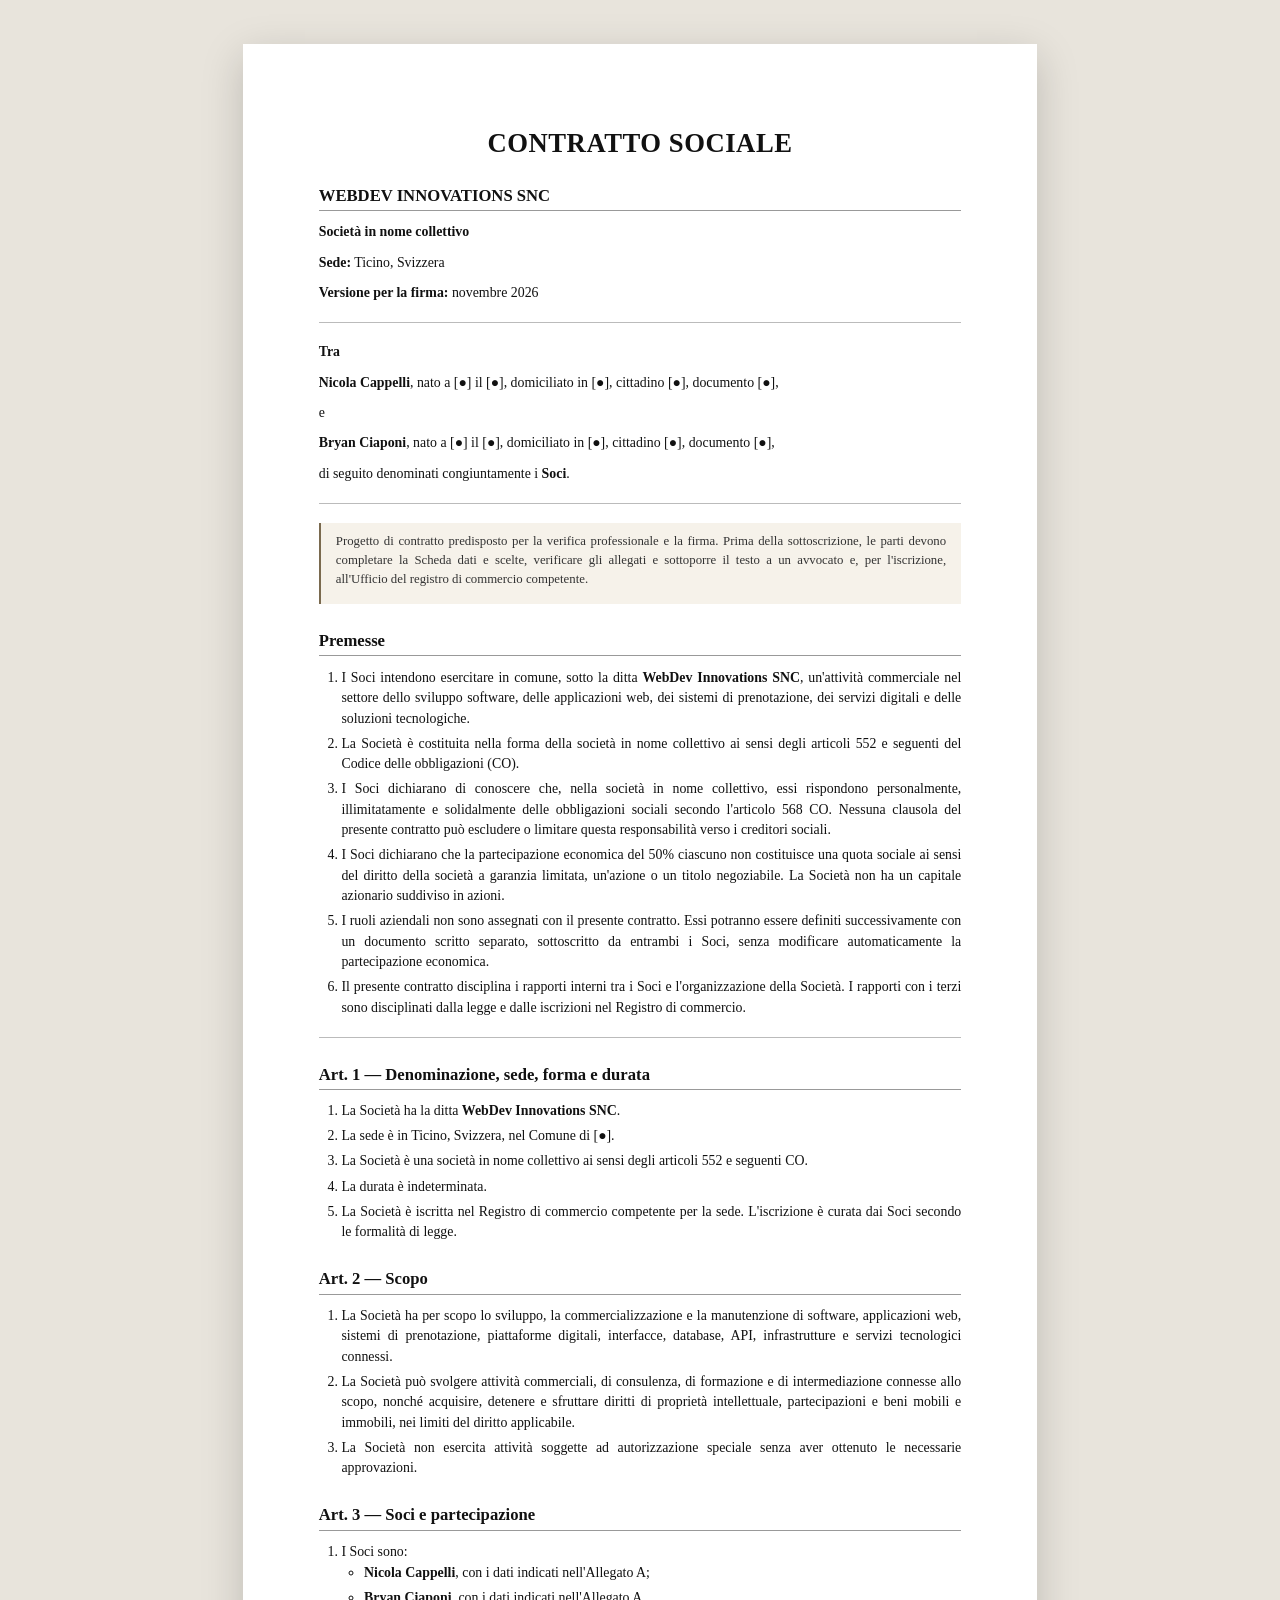
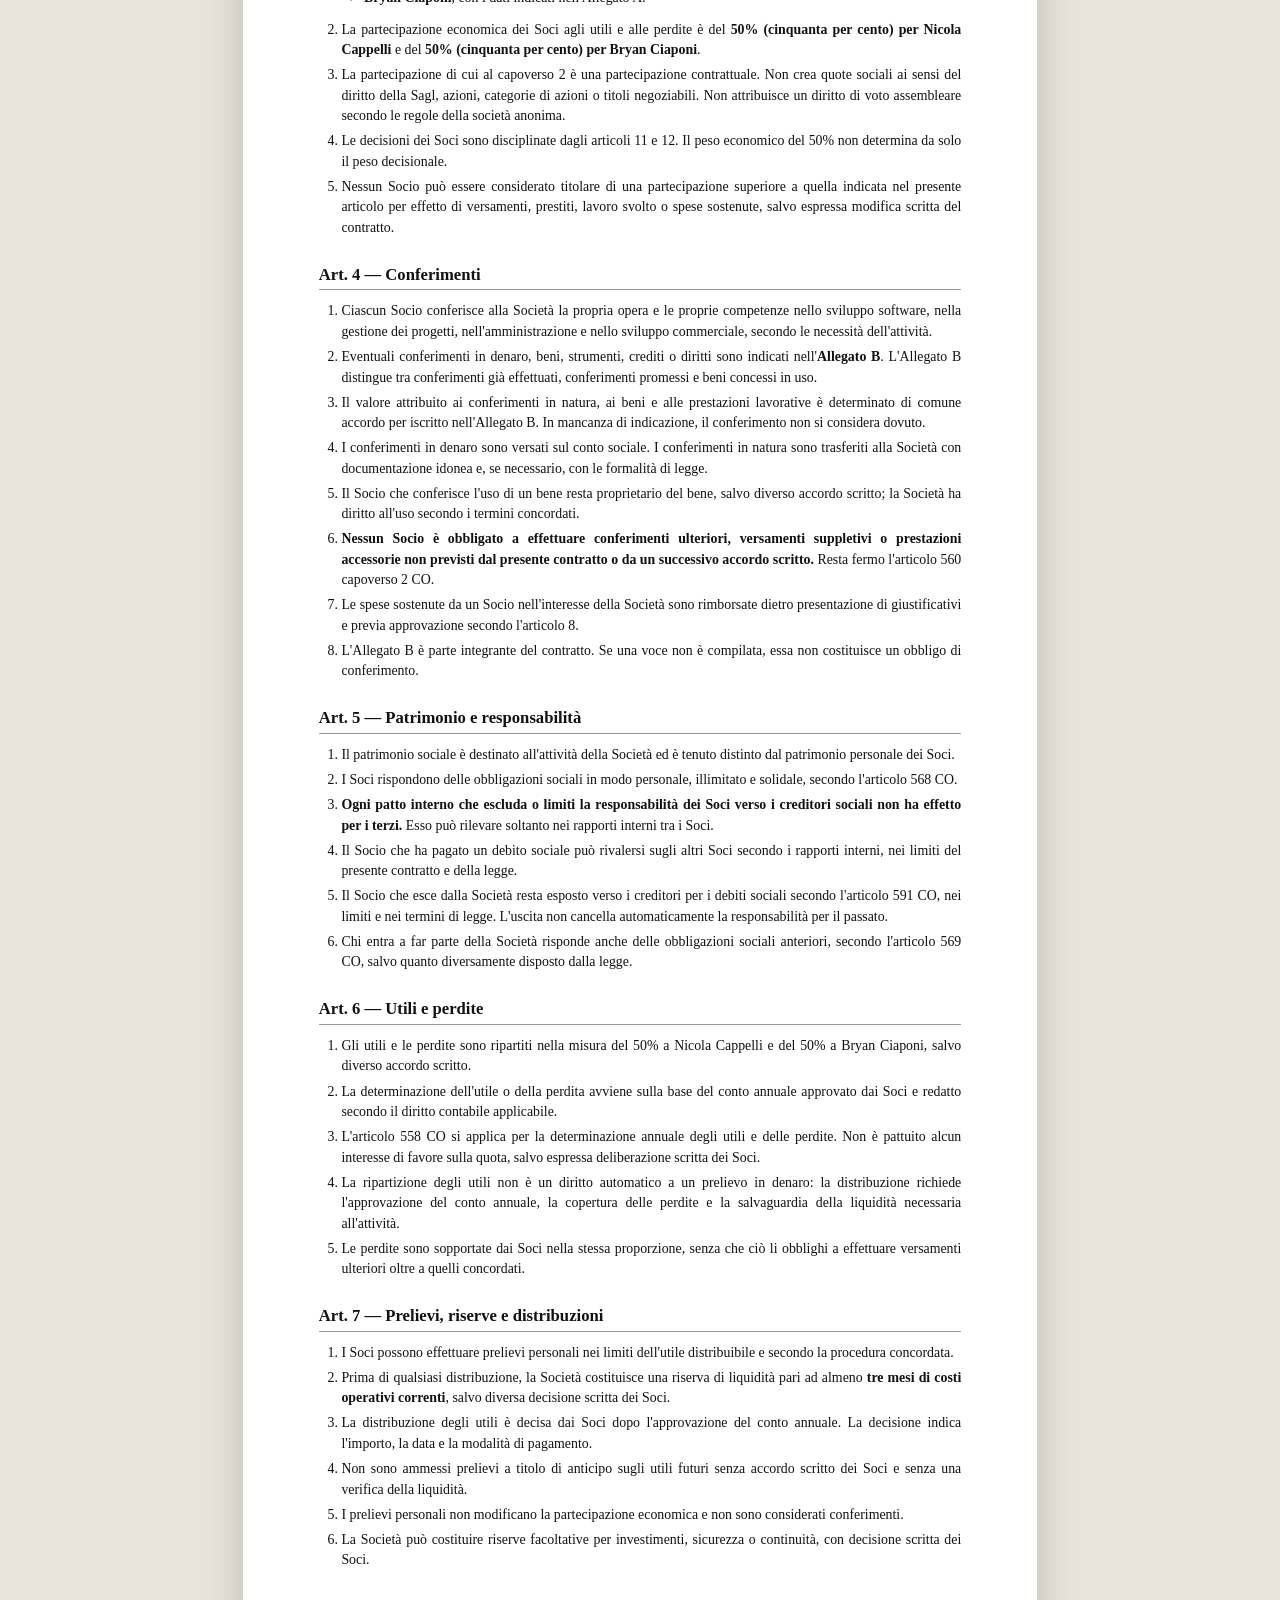
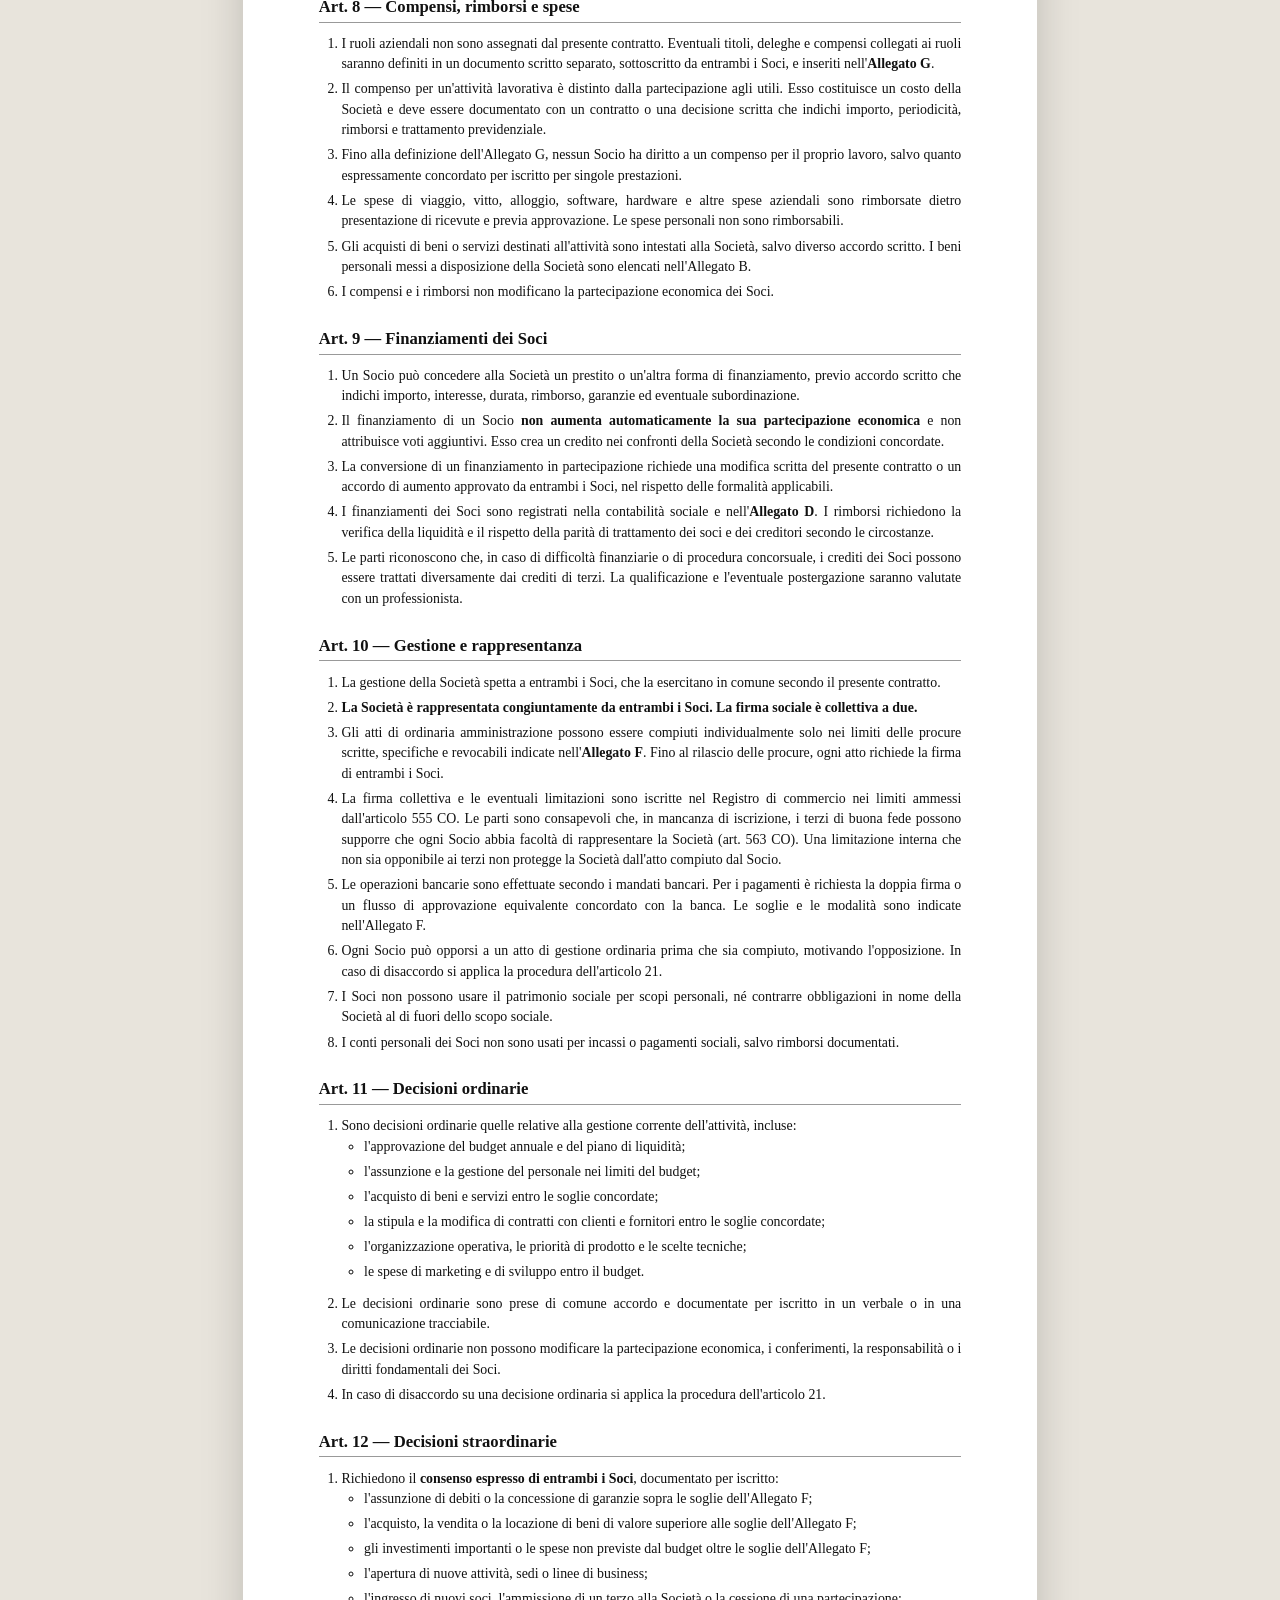
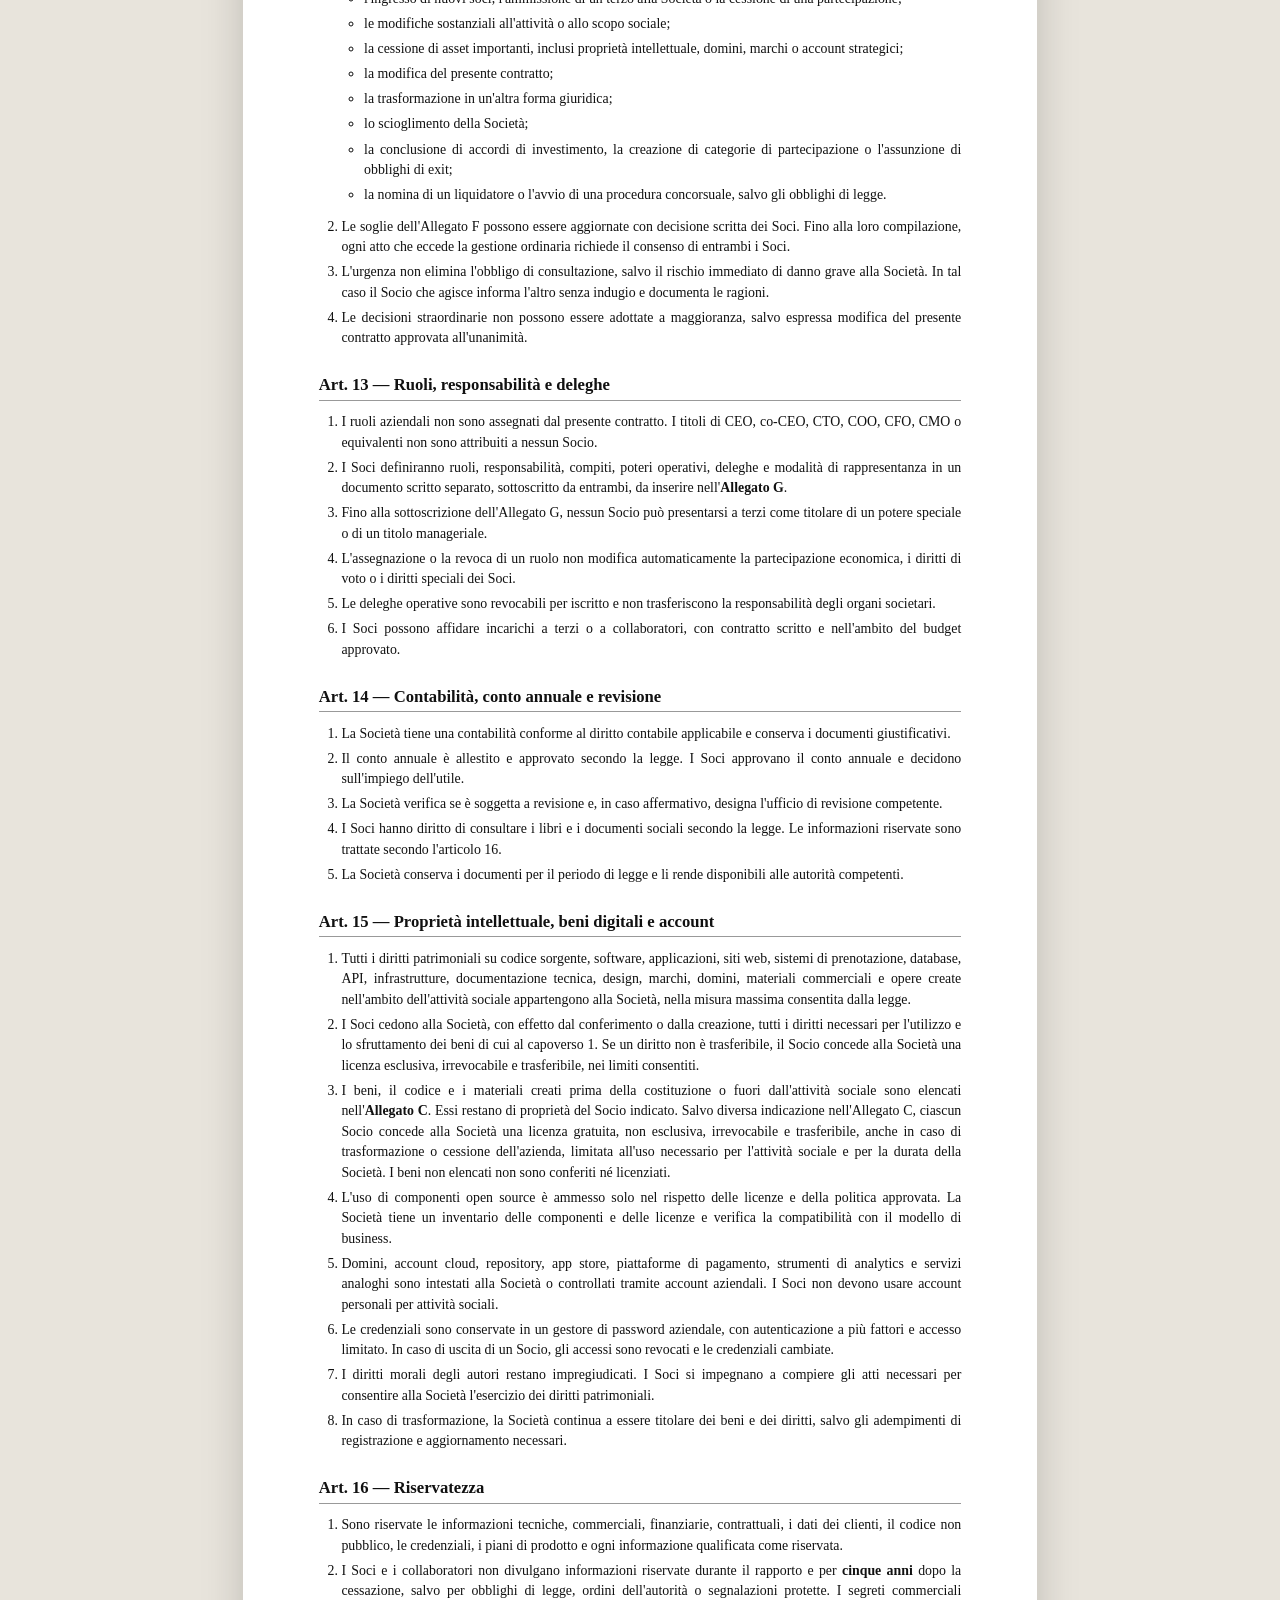
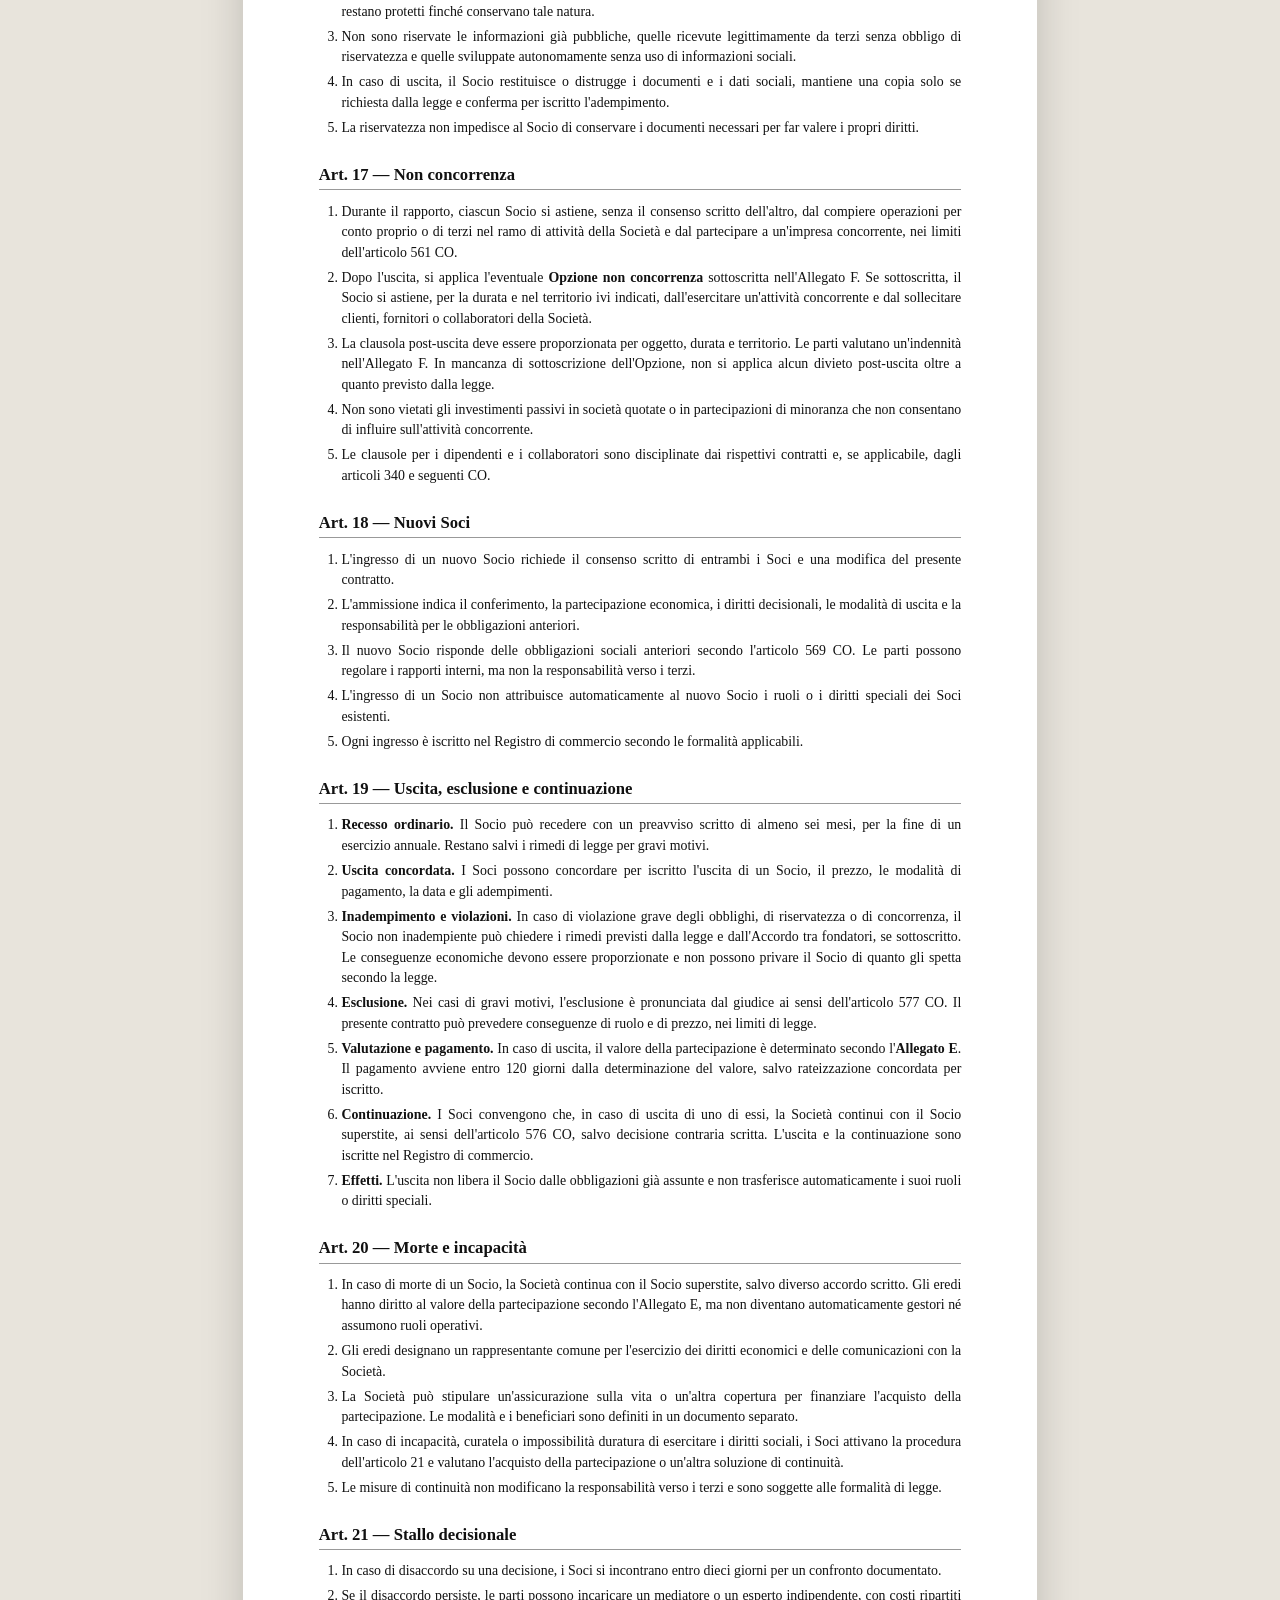
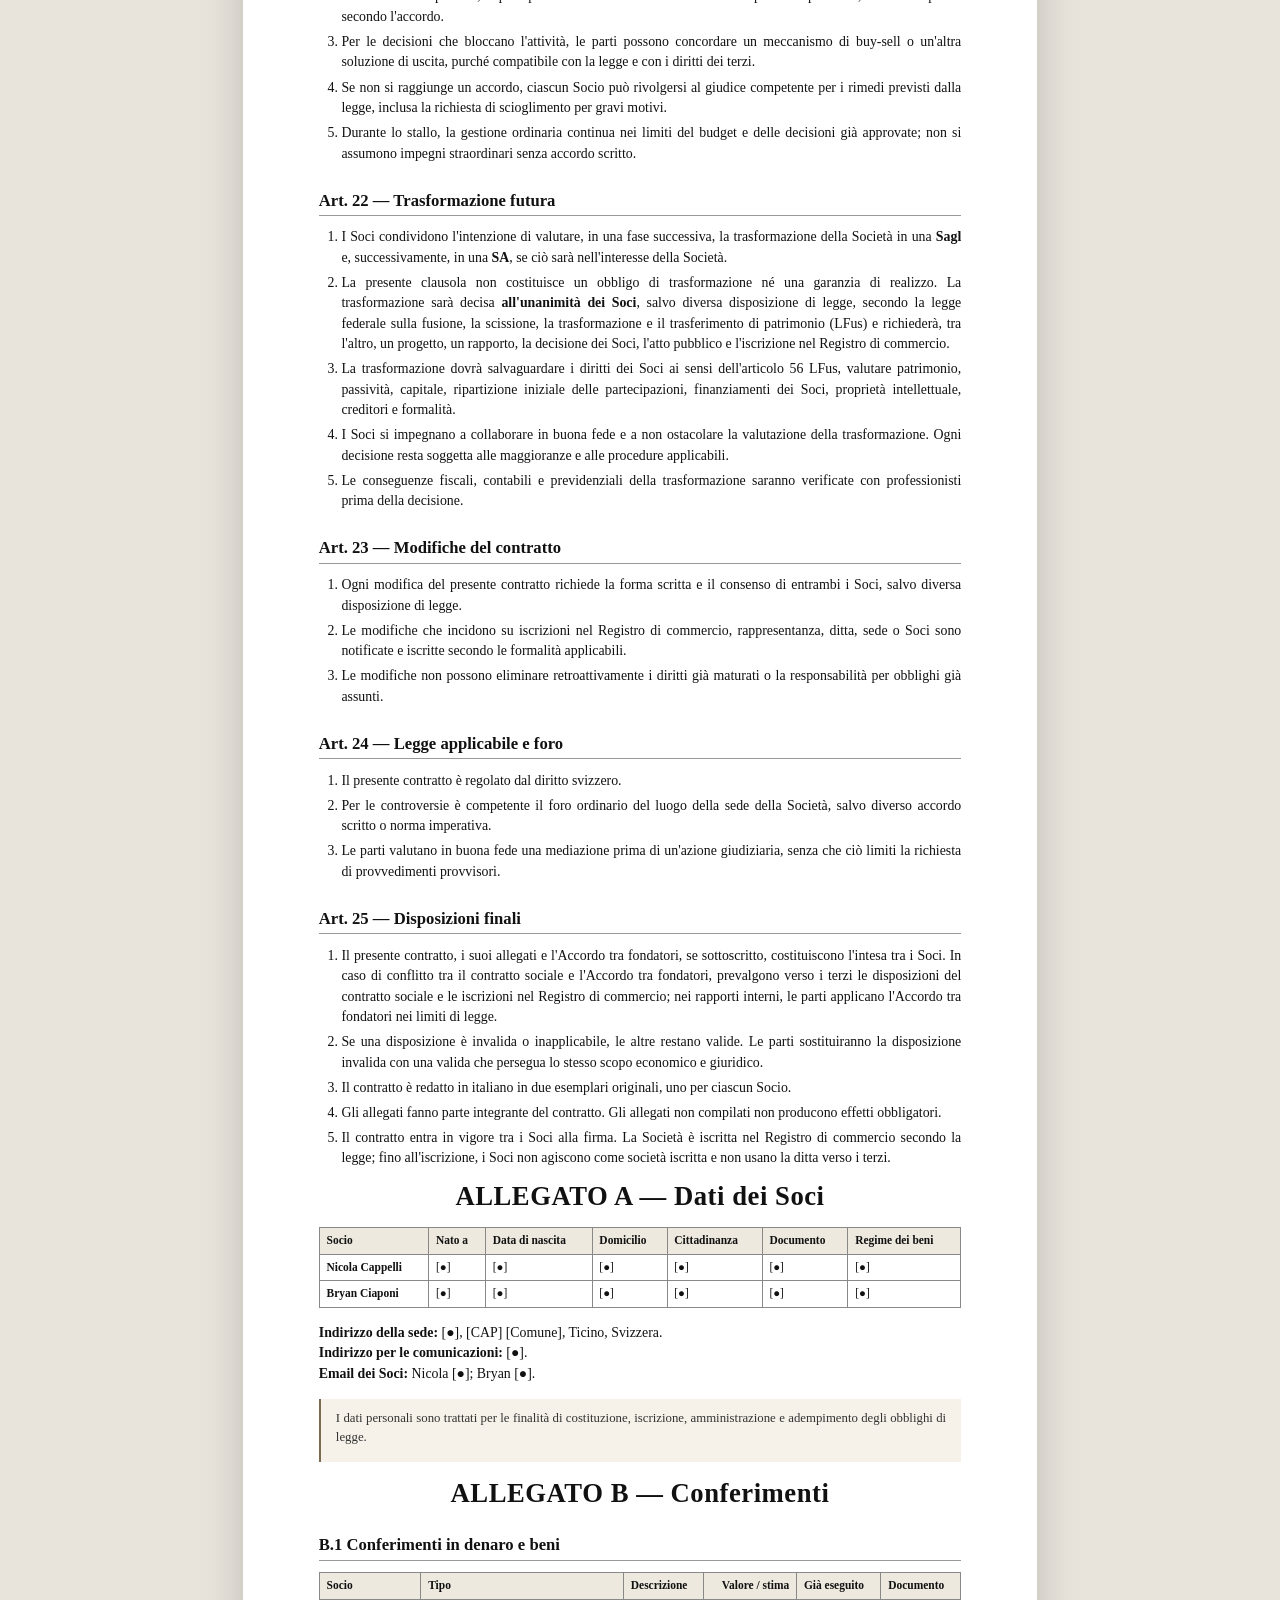
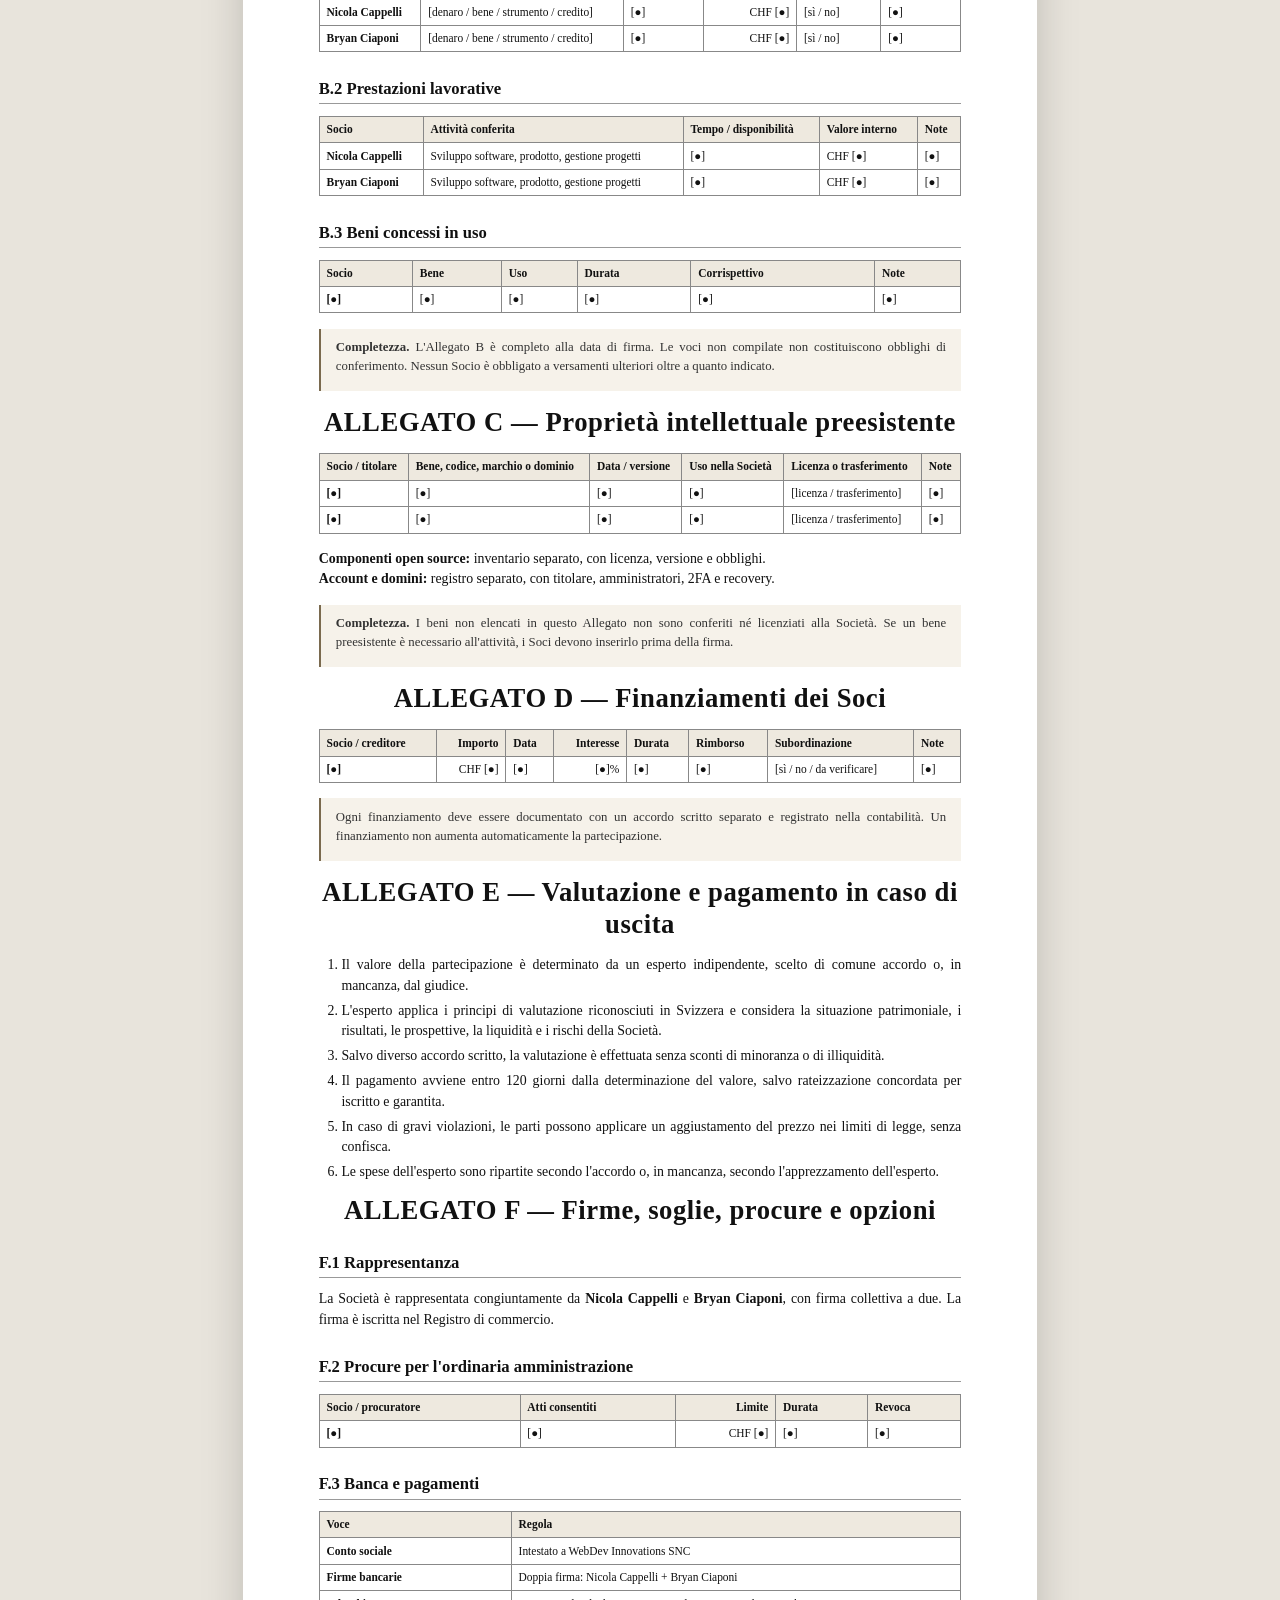
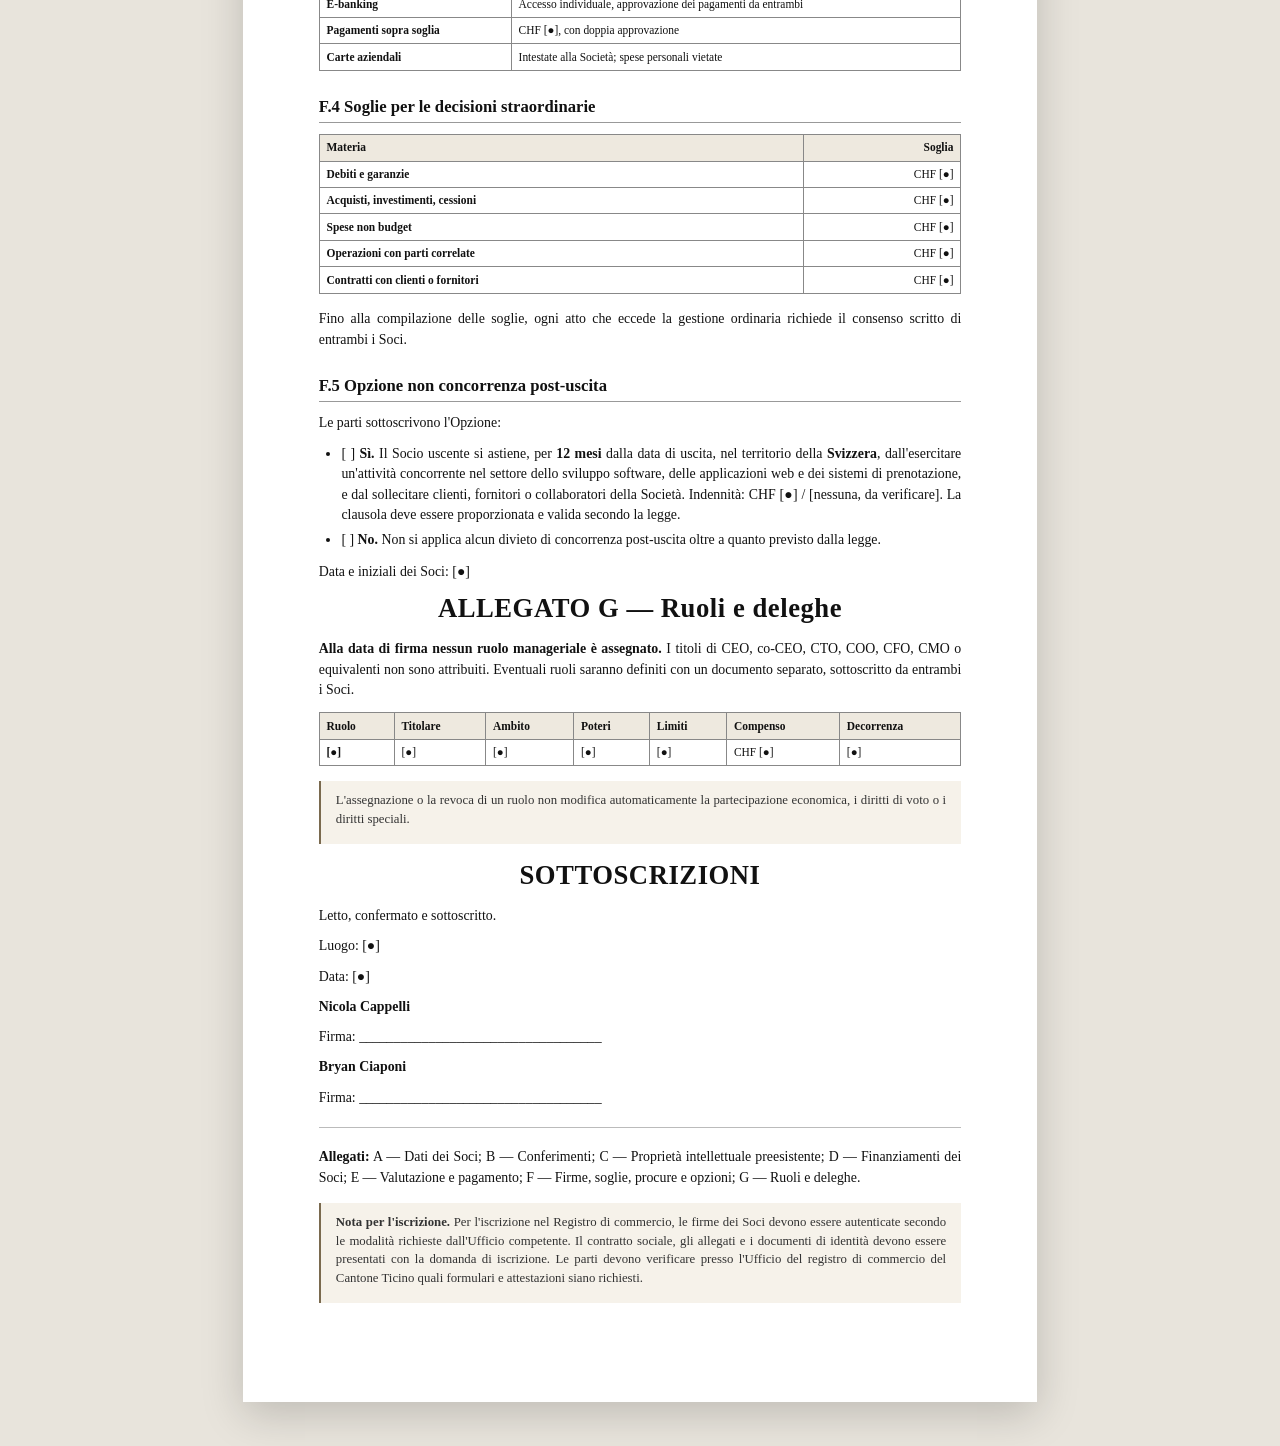
==== commit 39e0817c: "continuo" ====
--- a/firma/01-CONTRATTO-SOCIALE-SNC.html
+++ b/firma/01-CONTRATTO-SOCIALE-SNC.html
@@ -112,7 +112,7 @@
 </head>
 <body>
 <div class="contract">
-<h1 id="sec-contratto-sociale-0">CONTRATTO SOCIALE</h1><h2 id="sec-webdev-innovations-snc-0">WEBDEV INNOVATIONS SNC</h2><p><strong>Società in nome collettivo</strong></p><p><strong>Sede:</strong> Ticino, Svizzera</p><p><strong>Versione per la firma:</strong> novembre 2026</p><hr><p><strong>Tra</strong></p><p><strong>Nicola Cappelli</strong>, nato a [●] il [●], domiciliato in [●], cittadino [●], documento [●],</p><p>e</p><p><strong>Bryan Ciaponi</strong>, nato a [●] il [●], domiciliato in [●], cittadino [●], documento [●],</p><p>di seguito denominati congiuntamente i <strong>Soci</strong>.</p><hr><blockquote><p>Progetto di contratto predisposto per la verifica professionale e la firma. Prima della sottoscrizione, le parti devono completare la Scheda dati e scelte, verificare gli allegati e sottoporre il testo a un avvocato e, per l'iscrizione, all'Ufficio del registro di commercio competente.</p></blockquote><div class="page-break"></div><h2 id="sec-premesse-1">Premesse</h2><ol><li>I Soci intendono esercitare in comune, sotto la ditta <strong>WebDev Innovations SNC</strong>, un'attività commerciale nel settore dello sviluppo software, delle applicazioni web, dei sistemi di prenotazione, dei servizi digitali e delle soluzioni tecnologiche.</li><li>La Società è costituita nella forma della società in nome collettivo ai sensi degli articoli 552 e seguenti del Codice delle obbligazioni (CO).</li><li>I Soci dichiarano di conoscere che, nella società in nome collettivo, essi rispondono personalmente, illimitatamente e solidalmente delle obbligazioni sociali secondo l'articolo 568 CO. Nessuna clausola del presente contratto può escludere o limitare questa responsabilità verso i creditori sociali.</li><li>I Soci dichiarano che la partecipazione economica del 50% ciascuno non costituisce una quota sociale ai sensi del diritto della società a garanzia limitata, un'azione o un titolo negoziabile. La Società non ha un capitale azionario suddiviso in azioni.</li><li>I ruoli aziendali non sono assegnati con il presente contratto. Essi potranno essere definiti successivamente con un documento scritto separato, sottoscritto da entrambi i Soci, senza modificare automaticamente la partecipazione economica.</li><li>Il presente contratto disciplina i rapporti interni tra i Soci e l'organizzazione della Società. I rapporti con i terzi sono disciplinati dalla legge e dalle iscrizioni nel Registro di commercio.</li></ol><hr><h2 id="sec-art-1-denominazione-sede-forma-e-durata-2">Art. 1 — Denominazione, sede, forma e durata</h2><ol><li>La Società ha la ditta <strong>WebDev Innovations SNC</strong>.</li><li>La sede è in Ticino, Svizzera, nel Comune di [●].</li><li>La Società è una società in nome collettivo ai sensi degli articoli 552 e seguenti CO.</li><li>La durata è indeterminata.</li><li>La Società è iscritta nel Registro di commercio competente per la sede. L'iscrizione è curata dai Soci secondo le formalità di legge.</li></ol><h2 id="sec-art-2-scopo-3">Art. 2 — Scopo</h2><ol><li>La Società ha per scopo lo sviluppo, la commercializzazione e la manutenzione di software, applicazioni web, sistemi di prenotazione, piattaforme digitali, interfacce, database, API, infrastrutture e servizi tecnologici connessi.</li><li>La Società può svolgere attività commerciali, di consulenza, di formazione e di intermediazione connesse allo scopo, nonché acquisire, detenere e sfruttare diritti di proprietà intellettuale, partecipazioni e beni mobili e immobili, nei limiti del diritto applicabile.</li><li>La Società non esercita attività soggette ad autorizzazione speciale senza aver ottenuto le necessarie approvazioni.</li></ol><h2 id="sec-art-3-soci-e-partecipazione-4">Art. 3 — Soci e partecipazione</h2><ol><li>I Soci sono:<ul><li><strong>Nicola Cappelli</strong>, con i dati indicati nell'Allegato A;</li><li><strong>Bryan Ciaponi</strong>, con i dati indicati nell'Allegato A.</li></ul></li><li>La partecipazione economica dei Soci agli utili e alle perdite è del <strong>50% (cinquanta per cento) per Nicola Cappelli</strong> e del <strong>50% (cinquanta per cento) per Bryan Ciaponi</strong>.</li><li>La partecipazione di cui al capoverso 2 è una partecipazione contrattuale. Non crea quote sociali ai sensi del diritto della Sagl, azioni, categorie di azioni o titoli negoziabili. Non attribuisce un diritto di voto assembleare secondo le regole della società anonima.</li><li>Le decisioni dei Soci sono disciplinate dagli articoli 11 e 12. Il peso economico del 50% non determina da solo il peso decisionale.</li><li>Nessun Socio può essere considerato titolare di una partecipazione superiore a quella indicata nel presente articolo per effetto di versamenti, prestiti, lavoro svolto o spese sostenute, salvo espressa modifica scritta del contratto.</li></ol><h2 id="sec-art-4-conferimenti-5">Art. 4 — Conferimenti</h2><ol><li>Ciascun Socio conferisce alla Società la propria opera e le proprie competenze nello sviluppo software, nella gestione dei progetti, nell'amministrazione e nello sviluppo commerciale, secondo le necessità dell'attività.</li><li>Eventuali conferimenti in denaro, beni, strumenti, crediti o diritti sono indicati nell'<strong>Allegato B</strong>. L'Allegato B distingue tra conferimenti già effettuati, conferimenti promessi e beni concessi in uso.</li><li>Il valore attribuito ai conferimenti in natura, ai beni e alle prestazioni lavorative è determinato di comune accordo per iscritto nell'Allegato B. In mancanza di indicazione, il conferimento non si considera dovuto.</li><li>I conferimenti in denaro sono versati sul conto sociale. I conferimenti in natura sono trasferiti alla Società con documentazione idonea e, se necessario, con le formalità di legge.</li><li>Il Socio che conferisce l'uso di un bene resta proprietario del bene, salvo diverso accordo scritto; la Società ha diritto all'uso secondo i termini concordati.</li><li><strong>Nessun Socio è obbligato a effettuare conferimenti ulteriori, versamenti suppletivi o prestazioni accessorie non previsti dal presente contratto o da un successivo accordo scritto.</strong> Resta fermo l'articolo 560 capoverso 2 CO.</li><li>Le spese sostenute da un Socio nell'interesse della Società sono rimborsate dietro presentazione di giustificativi e previa approvazione secondo l'articolo 8.</li><li>L'Allegato B è parte integrante del contratto. Se una voce non è compilata, essa non costituisce un obbligo di conferimento.</li></ol><h2 id="sec-art-5-patrimonio-e-responsabilità-6">Art. 5 — Patrimonio e responsabilità</h2><ol><li>Il patrimonio sociale è destinato all'attività della Società ed è tenuto distinto dal patrimonio personale dei Soci.</li><li>I Soci rispondono delle obbligazioni sociali in modo personale, illimitato e solidale, secondo l'articolo 568 CO.</li><li><strong>Ogni patto interno che escluda o limiti la responsabilità dei Soci verso i creditori sociali non ha effetto per i terzi.</strong> Esso può rilevare soltanto nei rapporti interni tra i Soci.</li><li>Il Socio che ha pagato un debito sociale può rivalersi sugli altri Soci secondo i rapporti interni, nei limiti del presente contratto e della legge.</li><li>Il Socio che esce dalla Società resta esposto verso i creditori per i debiti sociali secondo l'articolo 591 CO, nei limiti e nei termini di legge. L'uscita non cancella automaticamente la responsabilità per il passato.</li><li>Chi entra a far parte della Società risponde anche delle obbligazioni sociali anteriori, secondo l'articolo 569 CO, salvo quanto diversamente disposto dalla legge.</li></ol><h2 id="sec-art-6-utili-e-perdite-7">Art. 6 — Utili e perdite</h2><ol><li>Gli utili e le perdite sono ripartiti nella misura del 50% a Nicola Cappelli e del 50% a Bryan Ciaponi, salvo diverso accordo scritto.</li><li>La determinazione dell'utile o della perdita avviene sulla base del conto annuale approvato dai Soci e redatto secondo il diritto contabile applicabile.</li><li>L'articolo 558 CO si applica per la determinazione annuale degli utili e delle perdite. Non è pattuito alcun interesse di favore sulla quota, salvo espressa deliberazione scritta dei Soci.</li><li>La ripartizione degli utili non è un diritto automatico a un prelievo in denaro: la distribuzione richiede l'approvazione del conto annuale, la copertura delle perdite e la salvaguardia della liquidità necessaria all'attività.</li><li>Le perdite sono sopportate dai Soci nella stessa proporzione, senza che ciò li obblighi a effettuare versamenti ulteriori oltre a quelli concordati.</li></ol><h2 id="sec-art-7-prelievi-riserve-e-distribuzioni-8">Art. 7 — Prelievi, riserve e distribuzioni</h2><ol><li>I Soci possono effettuare prelievi personali nei limiti dell'utile distribuibile e secondo la procedura concordata.</li><li>Prima di qualsiasi distribuzione, la Società costituisce una riserva di liquidità pari ad almeno <strong>tre mesi di costi operativi correnti</strong>, salvo diversa decisione scritta dei Soci.</li><li>La distribuzione degli utili è decisa dai Soci dopo l'approvazione del conto annuale. La decisione indica l'importo, la data e la modalità di pagamento.</li><li>Non sono ammessi prelievi a titolo di anticipo sugli utili futuri senza accordo scritto dei Soci e senza una verifica della liquidità.</li><li>I prelievi personali non modificano la partecipazione economica e non sono considerati conferimenti.</li><li>La Società può costituire riserve facoltative per investimenti, sicurezza o continuità, con decisione scritta dei Soci.</li></ol><h2 id="sec-art-8-compensi-rimborsi-e-spese-9">Art. 8 — Compensi, rimborsi e spese</h2><ol><li>I ruoli aziendali non sono assegnati dal presente contratto. Eventuali titoli, deleghe e compensi collegati ai ruoli saranno definiti in un documento scritto separato, sottoscritto da entrambi i Soci, e inseriti nell'<strong>Allegato G</strong>.</li><li>Il compenso per un'attività lavorativa è distinto dalla partecipazione agli utili. Esso costituisce un costo della Società e deve essere documentato con un contratto o una decisione scritta che indichi importo, periodicità, rimborsi e trattamento previdenziale.</li><li>Fino alla definizione dell'Allegato G, nessun Socio ha diritto a un compenso per il proprio lavoro, salvo quanto espressamente concordato per iscritto per singole prestazioni.</li><li>Le spese di viaggio, vitto, alloggio, software, hardware e altre spese aziendali sono rimborsate dietro presentazione di ricevute e previa approvazione. Le spese personali non sono rimborsabili.</li><li>Gli acquisti di beni o servizi destinati all'attività sono intestati alla Società, salvo diverso accordo scritto. I beni personali messi a disposizione della Società sono elencati nell'Allegato B.</li><li>I compensi e i rimborsi non modificano la partecipazione economica dei Soci.</li></ol><h2 id="sec-art-9-finanziamenti-dei-soci-10">Art. 9 — Finanziamenti dei Soci</h2><ol><li>Un Socio può concedere alla Società un prestito o un'altra forma di finanziamento, previo accordo scritto che indichi importo, interesse, durata, rimborso, garanzie ed eventuale subordinazione.</li><li>Il finanziamento di un Socio <strong>non aumenta automaticamente la sua partecipazione economica</strong> e non attribuisce voti aggiuntivi. Esso crea un credito nei confronti della Società secondo le condizioni concordate.</li><li>La conversione di un finanziamento in partecipazione richiede una modifica scritta del presente contratto o un accordo di aumento approvato da entrambi i Soci, nel rispetto delle formalità applicabili.</li><li>I finanziamenti dei Soci sono registrati nella contabilità sociale e nell'<strong>Allegato D</strong>. I rimborsi richiedono la verifica della liquidità e il rispetto della parità di trattamento dei soci e dei creditori secondo le circostanze.</li><li>Le parti riconoscono che, in caso di difficoltà finanziarie o di procedura concorsuale, i crediti dei Soci possono essere trattati diversamente dai crediti di terzi. La qualificazione e l'eventuale postergazione saranno valutate con un professionista.</li></ol><h2 id="sec-art-10-gestione-e-rappresentanza-11">Art. 10 — Gestione e rappresentanza</h2><ol><li>La gestione della Società spetta a entrambi i Soci, che la esercitano in comune secondo il presente contratto.</li><li><strong>La Società è rappresentata congiuntamente da entrambi i Soci. La firma sociale è collettiva a due.</strong></li><li>Gli atti di ordinaria amministrazione possono essere compiuti individualmente solo nei limiti delle procure scritte, specifiche e revocabili indicate nell'<strong>Allegato F</strong>. Fino al rilascio delle procure, ogni atto richiede la firma di entrambi i Soci.</li><li>La firma collettiva e le eventuali limitazioni sono iscritte nel Registro di commercio nei limiti ammessi dall'articolo 555 CO. Le parti sono consapevoli che, in mancanza di iscrizione, i terzi di buona fede possono supporre che ogni Socio abbia facoltà di rappresentare la Società (art. 563 CO). Una limitazione interna che non sia opponibile ai terzi non protegge la Società dall'atto compiuto dal Socio.</li><li>Le operazioni bancarie sono effettuate secondo i mandati bancari. Per i pagamenti è richiesta la doppia firma o un flusso di approvazione equivalente concordato con la banca. Le soglie e le modalità sono indicate nell'Allegato F.</li><li>Ogni Socio può opporsi a un atto di gestione ordinaria prima che sia compiuto, motivando l'opposizione. In caso di disaccordo si applica la procedura dell'articolo 21.</li><li>I Soci non possono usare il patrimonio sociale per scopi personali, né contrarre obbligazioni in nome della Società al di fuori dello scopo sociale.</li><li>I conti personali dei Soci non sono usati per incassi o pagamenti sociali, salvo rimborsi documentati.</li></ol><h2 id="sec-art-11-decisioni-ordinarie-12">Art. 11 — Decisioni ordinarie</h2><ol><li>Sono decisioni ordinarie quelle relative alla gestione corrente dell'attività, incluse:<ul><li>l'approvazione del budget annuale e del piano di liquidità;</li><li>l'assunzione e la gestione del personale nei limiti del budget;</li><li>l'acquisto di beni e servizi entro le soglie concordate;</li><li>la stipula e la modifica di contratti con clienti e fornitori entro le soglie concordate;</li><li>l'organizzazione operativa, le priorità di prodotto e le scelte tecniche;</li><li>le spese di marketing e di sviluppo entro il budget.</li></ul></li><li>Le decisioni ordinarie sono prese di comune accordo e documentate per iscritto in un verbale o in una comunicazione tracciabile.</li><li>Le decisioni ordinarie non possono modificare la partecipazione economica, i conferimenti, la responsabilità o i diritti fondamentali dei Soci.</li><li>In caso di disaccordo su una decisione ordinaria si applica la procedura dell'articolo 21.</li></ol><h2 id="sec-art-12-decisioni-straordinarie-13">Art. 12 — Decisioni straordinarie</h2><ol><li>Richiedono il <strong>consenso espresso di entrambi i Soci</strong>, documentato per iscritto:<ul><li>l'assunzione di debiti o la concessione di garanzie sopra le soglie dell'Allegato F;</li><li>l'acquisto, la vendita o la locazione di beni di valore superiore alle soglie dell'Allegato F;</li><li>gli investimenti importanti o le spese non previste dal budget oltre le soglie dell'Allegato F;</li><li>l'apertura di nuove attività, sedi o linee di business;</li><li>l'ingresso di nuovi soci, l'ammissione di un terzo alla Società o la cessione di una partecipazione;</li><li>le modifiche sostanziali all'attività o allo scopo sociale;</li><li>la cessione di asset importanti, inclusi proprietà intellettuale, domini, marchi o account strategici;</li><li>la modifica del presente contratto;</li><li>la trasformazione in un'altra forma giuridica;</li><li>lo scioglimento della Società;</li><li>la conclusione di accordi di investimento, la creazione di categorie di partecipazione o l'assunzione di obblighi di exit;</li><li>la nomina di un liquidatore o l'avvio di una procedura concorsuale, salvo gli obblighi di legge.</li></ul></li><li>Le soglie dell'Allegato F possono essere aggiornate con decisione scritta dei Soci. Fino alla loro compilazione, ogni atto che eccede la gestione ordinaria richiede il consenso di entrambi i Soci.</li><li>L'urgenza non elimina l'obbligo di consultazione, salvo il rischio immediato di danno grave alla Società. In tal caso il Socio che agisce informa l'altro senza indugio e documenta le ragioni.</li><li>Le decisioni straordinarie non possono essere adottate a maggioranza, salvo espressa modifica del presente contratto approvata all'unanimità.</li></ol><h2 id="sec-art-13-ruoli-responsabilità-e-deleghe-14">Art. 13 — Ruoli, responsabilità e deleghe</h2><ol><li>I ruoli aziendali non sono assegnati dal presente contratto. I titoli di CEO, co-CEO, CTO, COO, CFO, CMO o equivalenti non sono attribuiti a nessun Socio.</li><li>I Soci definiranno ruoli, responsabilità, compiti, poteri operativi, deleghe e modalità di rappresentanza in un documento scritto separato, sottoscritto da entrambi, da inserire nell'<strong>Allegato G</strong>.</li><li>Fino alla sottoscrizione dell'Allegato G, nessun Socio può presentarsi a terzi come titolare di un potere speciale o di un titolo manageriale.</li><li>L'assegnazione o la revoca di un ruolo non modifica automaticamente la partecipazione economica, i diritti di voto o i diritti speciali dei Soci.</li><li>Le deleghe operative sono revocabili per iscritto e non trasferiscono la responsabilità degli organi societari.</li><li>I Soci possono affidare incarichi a terzi o a collaboratori, con contratto scritto e nell'ambito del budget approvato.</li></ol><h2 id="sec-art-14-contabilità-conto-annuale-e-revisione-15">Art. 14 — Contabilità, conto annuale e revisione</h2><ol><li>La Società tiene una contabilità conforme al diritto contabile applicabile e conserva i documenti giustificativi.</li><li>Il conto annuale è allestito e approvato secondo la legge. I Soci approvano il conto annuale e decidono sull'impiego dell'utile.</li><li>La Società verifica se è soggetta a revisione e, in caso affermativo, designa l'ufficio di revisione competente.</li><li>I Soci hanno diritto di consultare i libri e i documenti sociali secondo la legge. Le informazioni riservate sono trattate secondo l'articolo 16.</li><li>La Società conserva i documenti per il periodo di legge e li rende disponibili alle autorità competenti.</li></ol><h2 id="sec-art-15-proprietà-intellettuale-beni-digitali-e-account-16">Art. 15 — Proprietà intellettuale, beni digitali e account</h2><ol><li>Tutti i diritti patrimoniali su codice sorgente, software, applicazioni, siti web, sistemi di prenotazione, database, API, infrastrutture, documentazione tecnica, design, marchi, domini, materiali commerciali e opere create nell'ambito dell'attività sociale appartengono alla Società, nella misura massima consentita dalla legge.</li><li>I Soci cedono alla Società, con effetto dal conferimento o dalla creazione, tutti i diritti necessari per l'utilizzo e lo sfruttamento dei beni di cui al capoverso 1. Se un diritto non è trasferibile, il Socio concede alla Società una licenza esclusiva, irrevocabile e trasferibile, nei limiti consentiti.</li><li>I beni, il codice e i materiali creati prima della costituzione o fuori dall'attività sociale sono elencati nell'<strong>Allegato C</strong>. Essi restano di proprietà del Socio indicato. Salvo diversa indicazione nell'Allegato C, ciascun Socio concede alla Società una licenza gratuita, non esclusiva, irrevocabile e non trasferibile, limitata all'uso necessario per l'attività sociale e per la durata della Società. I beni non elencati non sono conferiti né licenziati.</li><li>L'uso di componenti open source è ammesso solo nel rispetto delle licenze e della politica approvata. La Società tiene un inventario delle componenti e delle licenze e verifica la compatibilità con il modello di business.</li><li>Domini, account cloud, repository, app store, piattaforme di pagamento, strumenti di analytics e servizi analoghi sono intestati alla Società o controllati tramite account aziendali. I Soci non devono usare account personali per attività sociali.</li><li>Le credenziali sono conservate in un gestore di password aziendale, con autenticazione a più fattori e accesso limitato. In caso di uscita di un Socio, gli accessi sono revocati e le credenziali cambiate.</li><li>I diritti morali degli autori restano impregiudicati. I Soci si impegnano a compiere gli atti necessari per consentire alla Società l'esercizio dei diritti patrimoniali.</li><li>In caso di trasformazione, la Società continua a essere titolare dei beni e dei diritti, salvo gli adempimenti di registrazione e aggiornamento necessari.</li></ol><h2 id="sec-art-16-riservatezza-17">Art. 16 — Riservatezza</h2><ol><li>Sono riservate le informazioni tecniche, commerciali, finanziarie, contrattuali, i dati dei clienti, il codice non pubblico, le credenziali, i piani di prodotto e ogni informazione qualificata come riservata.</li><li>I Soci e i collaboratori non divulgano informazioni riservate durante il rapporto e per <strong>cinque anni</strong> dopo la cessazione, salvo per obblighi di legge, ordini dell'autorità o segnalazioni protette. I segreti commerciali restano protetti finché conservano tale natura.</li><li>Non sono riservate le informazioni già pubbliche, quelle ricevute legittimamente da terzi senza obbligo di riservatezza e quelle sviluppate autonomamente senza uso di informazioni sociali.</li><li>In caso di uscita, il Socio restituisce o distrugge i documenti e i dati sociali, mantiene una copia solo se richiesta dalla legge e conferma per iscritto l'adempimento.</li><li>La riservatezza non impedisce al Socio di conservare i documenti necessari per far valere i propri diritti.</li></ol><h2 id="sec-art-17-non-concorrenza-18">Art. 17 — Non concorrenza</h2><ol><li>Durante il rapporto, ciascun Socio si astiene, senza il consenso scritto dell'altro, dal compiere operazioni per conto proprio o di terzi nel ramo di attività della Società e dal partecipare a un'impresa concorrente, nei limiti dell'articolo 561 CO.</li><li>Dopo l'uscita, si applica l'eventuale <strong>Opzione non concorrenza</strong> sottoscritta nell'Allegato F. Se sottoscritta, il Socio si astiene, per la durata e nel territorio ivi indicati, dall'esercitare un'attività concorrente e dal sollecitare clienti, fornitori o collaboratori della Società.</li><li>La clausola post-uscita deve essere proporzionata per oggetto, durata e territorio. Le parti valutano un'indennità nell'Allegato F. In mancanza di sottoscrizione dell'Opzione, non si applica alcun divieto post-uscita oltre a quanto previsto dalla legge.</li><li>Non sono vietati gli investimenti passivi in società quotate o in partecipazioni di minoranza che non consentano di influire sull'attività concorrente.</li><li>Le clausole per i dipendenti e i collaboratori sono disciplinate dai rispettivi contratti e, se applicabile, dagli articoli 340 e seguenti CO.</li></ol><h2 id="sec-art-18-nuovi-soci-19">Art. 18 — Nuovi Soci</h2><ol><li>L'ingresso di un nuovo Socio richiede il consenso scritto di entrambi i Soci e una modifica del presente contratto.</li><li>L'ammissione indica il conferimento, la partecipazione economica, i diritti decisionali, le modalità di uscita e la responsabilità per le obbligazioni anteriori.</li><li>Il nuovo Socio risponde delle obbligazioni sociali anteriori secondo l'articolo 569 CO. Le parti possono regolare i rapporti interni, ma non la responsabilità verso i terzi.</li><li>L'ingresso di un Socio non attribuisce automaticamente al nuovo Socio i ruoli o i diritti speciali dei Soci esistenti.</li><li>Ogni ingresso è iscritto nel Registro di commercio secondo le formalità applicabili.</li></ol><h2 id="sec-art-19-uscita-esclusione-e-continuazione-20">Art. 19 — Uscita, esclusione e continuazione</h2><ol><li><strong>Recesso ordinario.</strong> Il Socio può recedere con un preavviso scritto di almeno sei mesi, per la fine di un esercizio annuale. Restano salvi i rimedi di legge per gravi motivi.</li><li><strong>Uscita concordata.</strong> I Soci possono concordare per iscritto l'uscita di un Socio, il prezzo, le modalità di pagamento, la data e gli adempimenti.</li><li><strong>Inadempimento e violazioni.</strong> In caso di violazione grave degli obblighi, di riservatezza o di concorrenza, il Socio non inadempiente può chiedere i rimedi previsti dalla legge e dall'Accordo tra fondatori, se sottoscritto. Le conseguenze economiche devono essere proporzionate e non possono privare il Socio di quanto gli spetta secondo la legge.</li><li><strong>Esclusione.</strong> Nei casi di gravi motivi, l'esclusione è pronunciata dal giudice ai sensi dell'articolo 577 CO. Il presente contratto può prevedere conseguenze di ruolo e di prezzo, nei limiti di legge.</li><li><strong>Valutazione e pagamento.</strong> In caso di uscita, il valore della partecipazione è determinato secondo l'<strong>Allegato E</strong>. Il pagamento avviene entro 120 giorni dalla determinazione del valore, salvo rateizzazione concordata per iscritto.</li><li><strong>Continuazione.</strong> I Soci convengono che, in caso di uscita di uno di essi, la Società continui con il Socio superstite, ai sensi dell'articolo 576 CO, salvo decisione contraria scritta. L'uscita e la continuazione sono iscritte nel Registro di commercio.</li><li><strong>Effetti.</strong> L'uscita non libera il Socio dalle obbligazioni già assunte e non trasferisce automaticamente i suoi ruoli o diritti speciali.</li></ol><h2 id="sec-art-20-morte-e-incapacità-21">Art. 20 — Morte e incapacità</h2><ol><li>In caso di morte di un Socio, la Società continua con il Socio superstite, salvo diverso accordo scritto. Gli eredi hanno diritto al valore della partecipazione secondo l'Allegato E, ma non diventano automaticamente gestori né assumono ruoli operativi.</li><li>Gli eredi designano un rappresentante comune per l'esercizio dei diritti economici e delle comunicazioni con la Società.</li><li>La Società può stipulare un'assicurazione sulla vita o un'altra copertura per finanziare l'acquisto della partecipazione. Le modalità e i beneficiari sono definiti in un documento separato.</li><li>In caso di incapacità, curatela o impossibilità duratura di esercitare i diritti sociali, i Soci attivano la procedura dell'articolo 21 e valutano l'acquisto della partecipazione o un'altra soluzione di continuità.</li><li>Le misure di continuità non modificano la responsabilità verso i terzi e sono soggette alle formalità di legge.</li></ol><h2 id="sec-art-21-stallo-decisionale-22">Art. 21 — Stallo decisionale</h2><ol><li>In caso di disaccordo su una decisione, i Soci si incontrano entro dieci giorni per un confronto documentato.</li><li>Se il disaccordo persiste, le parti possono incaricare un mediatore o un esperto indipendente, con costi ripartiti secondo l'accordo.</li><li>Per le decisioni che bloccano l'attività, le parti possono concordare un meccanismo di buy-sell o un'altra soluzione di uscita, purché compatibile con la legge e con i diritti dei terzi.</li><li>Se non si raggiunge un accordo, ciascun Socio può rivolgersi al giudice competente per i rimedi previsti dalla legge, inclusa la richiesta di scioglimento per gravi motivi.</li><li>Durante lo stallo, la gestione ordinaria continua nei limiti del budget e delle decisioni già approvate; non si assumono impegni straordinari senza accordo scritto.</li></ol><h2 id="sec-art-22-trasformazione-futura-23">Art. 22 — Trasformazione futura</h2><ol><li>I Soci condividono l'intenzione di valutare, in una fase successiva, la trasformazione della Società in una <strong>Sagl</strong> e, successivamente, in una <strong>SA</strong>, se ciò sarà nell'interesse della Società.</li><li>La presente clausola non costituisce un obbligo di trasformazione né una garanzia di realizzo. La trasformazione sarà decisa secondo la legge federale sulla fusione, la scissione, la trasformazione e il trasferimento di patrimonio (LFus) e richiederà, tra l'altro, un progetto, un rapporto, la decisione dei Soci, l'atto pubblico e l'iscrizione nel Registro di commercio.</li><li>La trasformazione dovrà salvaguardare i diritti dei Soci ai sensi dell'articolo 56 LFus, valutare patrimonio, passività, capitale, ripartizione iniziale delle partecipazioni, finanziamenti dei Soci, proprietà intellettuale, creditori e formalità.</li><li>I Soci si impegnano a collaborare in buona fede e a non ostacolare la valutazione della trasformazione. Ogni decisione resta soggetta alle maggioranze e alle procedure applicabili.</li><li>Le conseguenze fiscali, contabili e previdenziali della trasformazione saranno verificate con professionisti prima della decisione.</li></ol><h2 id="sec-art-23-modifiche-del-contratto-24">Art. 23 — Modifiche del contratto</h2><ol><li>Ogni modifica del presente contratto richiede la forma scritta e il consenso di entrambi i Soci, salvo diversa disposizione di legge.</li><li>Le modifiche che incidono su iscrizioni nel Registro di commercio, rappresentanza, ditta, sede o Soci sono notificate e iscritte secondo le formalità applicabili.</li><li>Le modifiche non possono eliminare retroattivamente i diritti già maturati o la responsabilità per obblighi già assunti.</li></ol><h2 id="sec-art-24-legge-applicabile-e-foro-25">Art. 24 — Legge applicabile e foro</h2><ol><li>Il presente contratto è regolato dal diritto svizzero.</li><li>Per le controversie è competente il foro ordinario del luogo della sede della Società, salvo diverso accordo scritto o norma imperativa.</li><li>Le parti valutano in buona fede una mediazione prima di un'azione giudiziaria, senza che ciò limiti la richiesta di provvedimenti provvisori.</li></ol><h2 id="sec-art-25-disposizioni-finali-26">Art. 25 — Disposizioni finali</h2><ol><li>Il presente contratto, i suoi allegati e l'Accordo tra fondatori, se sottoscritto, costituiscono l'intesa tra i Soci. In caso di conflitto tra il contratto sociale e l'Accordo tra fondatori, prevalgono verso i terzi le disposizioni del contratto sociale e le iscrizioni nel Registro di commercio; nei rapporti interni, le parti applicano l'Accordo tra fondatori nei limiti di legge.</li><li>Se una disposizione è invalida o inapplicabile, le altre restano valide. Le parti sostituiranno la disposizione invalida con una valida che persegua lo stesso scopo economico e giuridico.</li><li>Il contratto è redatto in italiano in due esemplari originali, uno per ciascun Socio.</li><li>Gli allegati fanno parte integrante del contratto. Gli allegati non compilati non producono effetti obbligatori.</li><li>Il contratto entra in vigore tra i Soci alla firma. La Società è iscritta nel Registro di commercio secondo la legge; fino all'iscrizione, i Soci non agiscono come società iscritta e non usano la ditta verso i terzi.</li></ol><div class="page-break"></div><h1 id="sec-allegato-a-dati-dei-soci-27">ALLEGATO A — Dati dei Soci</h1><div class="table-wrap"><table><thead><tr><th>Socio</th><th>Nato a</th><th>Data di nascita</th><th>Domicilio</th><th>Cittadinanza</th><th>Documento</th><th>Regime dei beni</th></tr></thead><tbody><tr><td>Nicola Cappelli</td><td>[●]</td><td>[●]</td><td>[●]</td><td>[●]</td><td>[●]</td><td>[●]</td></tr><tr><td>Bryan Ciaponi</td><td>[●]</td><td>[●]</td><td>[●]</td><td>[●]</td><td>[●]</td><td>[●]</td></tr></tbody></table></div><p><strong>Indirizzo della sede:</strong> [●], [CAP] [Comune], Ticino, Svizzera.<br> <strong>Indirizzo per le comunicazioni:</strong> [●].<br> <strong>Email dei Soci:</strong> Nicola [●]; Bryan [●].</p><blockquote><p>I dati personali sono trattati per le finalità di costituzione, iscrizione, amministrazione e adempimento degli obblighi di legge.</p></blockquote><h1 id="sec-allegato-b-conferimenti-27">ALLEGATO B — Conferimenti</h1><h2 id="sec-b-1-conferimenti-in-denaro-e-beni-27">B.1 Conferimenti in denaro e beni</h2><div class="table-wrap"><table><thead><tr><th>Socio</th><th>Tipo</th><th>Descrizione</th><th style="text-align:right">Valore / stima</th><th>Già eseguito</th><th>Documento</th></tr></thead><tbody><tr><td>Nicola Cappelli</td><td>[denaro / bene / strumento / credito]</td><td>[●]</td><td style="text-align:right">CHF [●]</td><td>[sì / no]</td><td>[●]</td></tr><tr><td>Bryan Ciaponi</td><td>[denaro / bene / strumento / credito]</td><td>[●]</td><td style="text-align:right">CHF [●]</td><td>[sì / no]</td><td>[●]</td></tr></tbody></table></div><h2 id="sec-b-2-prestazioni-lavorative-28">B.2 Prestazioni lavorative</h2><div class="table-wrap"><table><thead><tr><th>Socio</th><th>Attività conferita</th><th>Tempo / disponibilità</th><th>Valore interno</th><th>Note</th></tr></thead><tbody><tr><td>Nicola Cappelli</td><td>Sviluppo software, prodotto, gestione progetti</td><td>[●]</td><td>CHF [●]</td><td>[●]</td></tr><tr><td>Bryan Ciaponi</td><td>Sviluppo software, prodotto, gestione progetti</td><td>[●]</td><td>CHF [●]</td><td>[●]</td></tr></tbody></table></div><h2 id="sec-b-3-beni-concessi-in-uso-29">B.3 Beni concessi in uso</h2><div class="table-wrap"><table><thead><tr><th>Socio</th><th>Bene</th><th>Uso</th><th>Durata</th><th>Corrispettivo</th><th>Note</th></tr></thead><tbody><tr><td>[●]</td><td>[●]</td><td>[●]</td><td>[●]</td><td>[●]</td><td>[●]</td></tr></tbody></table></div><blockquote><p><strong>Completezza.</strong> L'Allegato B è completo alla data di firma. Le voci non compilate non costituiscono obblighi di conferimento. Nessun Socio è obbligato a versamenti ulteriori oltre a quanto indicato.</p></blockquote><h1 id="sec-allegato-c-proprietà-intellettuale-preesistente-30">ALLEGATO C — Proprietà intellettuale preesistente</h1><div class="table-wrap"><table><thead><tr><th>Socio / titolare</th><th>Bene, codice, marchio o dominio</th><th>Data / versione</th><th>Uso nella Società</th><th>Licenza o trasferimento</th><th>Note</th></tr></thead><tbody><tr><td>[●]</td><td>[●]</td><td>[●]</td><td>[●]</td><td>[licenza / trasferimento]</td><td>[●]</td></tr><tr><td>[●]</td><td>[●]</td><td>[●]</td><td>[●]</td><td>[licenza / trasferimento]</td><td>[●]</td></tr></tbody></table></div><p><strong>Componenti open source:</strong> inventario separato, con licenza, versione e obblighi.<br> <strong>Account e domini:</strong> registro separato, con titolare, amministratori, 2FA e recovery.</p><blockquote><p><strong>Completezza.</strong> I beni non elencati in questo Allegato non sono conferiti né licenziati alla Società. Se un bene preesistente è necessario all'attività, i Soci devono inserirlo prima della firma.</p></blockquote><h1 id="sec-allegato-d-finanziamenti-dei-soci-30">ALLEGATO D — Finanziamenti dei Soci</h1><div class="table-wrap"><table><thead><tr><th>Socio / creditore</th><th style="text-align:right">Importo</th><th>Data</th><th style="text-align:right">Interesse</th><th>Durata</th><th>Rimborso</th><th>Subordinazione</th><th>Note</th></tr></thead><tbody><tr><td>[●]</td><td style="text-align:right">CHF [●]</td><td>[●]</td><td style="text-align:right">[●]%</td><td>[●]</td><td>[●]</td><td>[sì / no / da verificare]</td><td>[●]</td></tr></tbody></table></div><blockquote><p>Ogni finanziamento deve essere documentato con un accordo scritto separato e registrato nella contabilità. Un finanziamento non aumenta automaticamente la partecipazione.</p></blockquote><h1 id="sec-allegato-e-valutazione-e-pagamento-in-caso-di-uscita-30">ALLEGATO E — Valutazione e pagamento in caso di uscita</h1><ol><li>Il valore della partecipazione è determinato da un esperto indipendente, scelto di comune accordo o, in mancanza, dal giudice.</li><li>L'esperto applica i principi di valutazione riconosciuti in Svizzera e considera la situazione patrimoniale, i risultati, le prospettive, la liquidità e i rischi della Società.</li><li>Salvo diverso accordo scritto, la valutazione è effettuata senza sconti di minoranza o di illiquidità.</li><li>Il pagamento avviene entro 120 giorni dalla determinazione del valore, salvo rateizzazione concordata per iscritto e garantita.</li><li>In caso di gravi violazioni, le parti possono applicare un aggiustamento del prezzo nei limiti di legge, senza confisca.</li><li>Le spese dell'esperto sono ripartite secondo l'accordo o, in mancanza, secondo l'apprezzamento dell'esperto.</li></ol><h1 id="sec-allegato-f-firme-soglie-procure-e-opzioni-30">ALLEGATO F — Firme, soglie, procure e opzioni</h1><h2 id="sec-f-1-rappresentanza-30">F.1 Rappresentanza</h2><p>La Società è rappresentata congiuntamente da <strong>Nicola Cappelli</strong> e <strong>Bryan Ciaponi</strong>, con firma collettiva a due. La firma è iscritta nel Registro di commercio.</p><h2 id="sec-f-2-procure-per-l-ordinaria-amministrazione-31">F.2 Procure per l'ordinaria amministrazione</h2><div class="table-wrap"><table><thead><tr><th>Socio / procuratore</th><th>Atti consentiti</th><th style="text-align:right">Limite</th><th>Durata</th><th>Revoca</th></tr></thead><tbody><tr><td>[●]</td><td>[●]</td><td style="text-align:right">CHF [●]</td><td>[●]</td><td>[●]</td></tr></tbody></table></div><h2 id="sec-f-3-banca-e-pagamenti-32">F.3 Banca e pagamenti</h2><div class="table-wrap"><table><thead><tr><th>Voce</th><th>Regola</th></tr></thead><tbody><tr><td>Conto sociale</td><td>Intestato a WebDev Innovations SNC</td></tr><tr><td>Firme bancarie</td><td>Doppia firma: Nicola Cappelli + Bryan Ciaponi</td></tr><tr><td>E-banking</td><td>Accesso individuale, approvazione dei pagamenti da entrambi</td></tr><tr><td>Pagamenti sopra soglia</td><td>CHF [●], con doppia approvazione</td></tr><tr><td>Carte aziendali</td><td>Intestate alla Società; spese personali vietate</td></tr></tbody></table></div><h2 id="sec-f-4-soglie-per-le-decisioni-straordinarie-33">F.4 Soglie per le decisioni straordinarie</h2><div class="table-wrap"><table><thead><tr><th>Materia</th><th style="text-align:right">Soglia</th></tr></thead><tbody><tr><td>Debiti e garanzie</td><td style="text-align:right">CHF [●]</td></tr><tr><td>Acquisti, investimenti, cessioni</td><td style="text-align:right">CHF [●]</td></tr><tr><td>Spese non budget</td><td style="text-align:right">CHF [●]</td></tr><tr><td>Operazioni con parti correlate</td><td style="text-align:right">CHF [●]</td></tr><tr><td>Contratti con clienti o fornitori</td><td style="text-align:right">CHF [●]</td></tr></tbody></table></div><p>Fino alla compilazione delle soglie, ogni atto che eccede la gestione ordinaria richiede il consenso scritto di entrambi i Soci.</p><h2 id="sec-f-5-opzione-non-concorrenza-post-uscita-34">F.5 Opzione non concorrenza post-uscita</h2><p>Le parti sottoscrivono l'Opzione:</p><ul><li>[ ] <strong>Sì.</strong> Il Socio uscente si astiene, per <strong>12 mesi</strong> dalla data di uscita, nel territorio della <strong>Svizzera</strong>, dall'esercitare un'attività concorrente nel settore dello sviluppo software, delle applicazioni web e dei sistemi di prenotazione, e dal sollecitare clienti, fornitori o collaboratori della Società. Indennità: CHF [●] / [nessuna, da verificare]. La clausola deve essere proporzionata e valida secondo la legge.</li><li>[ ] <strong>No.</strong> Non si applica alcun divieto di concorrenza post-uscita oltre a quanto previsto dalla legge.</li></ul><p>Data e iniziali dei Soci: [●]</p><h1 id="sec-allegato-g-ruoli-e-deleghe-35">ALLEGATO G — Ruoli e deleghe</h1><p><strong>Alla data di firma nessun ruolo manageriale è assegnato.</strong> I titoli di CEO, co-CEO, CTO, COO, CFO, CMO o equivalenti non sono attribuiti. Eventuali ruoli saranno definiti con un documento separato, sottoscritto da entrambi i Soci.</p><div class="table-wrap"><table><thead><tr><th>Ruolo</th><th>Titolare</th><th>Ambito</th><th>Poteri</th><th>Limiti</th><th>Compenso</th><th>Decorrenza</th></tr></thead><tbody><tr><td>[●]</td><td>[●]</td><td>[●]</td><td>[●]</td><td>[●]</td><td>CHF [●]</td><td>[●]</td></tr></tbody></table></div><blockquote><p>L'assegnazione o la revoca di un ruolo non modifica automaticamente la partecipazione economica, i diritti di voto o i diritti speciali.</p></blockquote><div class="page-break"></div><h1 id="sec-sottoscrizioni-35">SOTTOSCRIZIONI</h1><p>Letto, confermato e sottoscritto.</p><p>Luogo: [●]</p><p>Data: [●]</p><p><strong>Nicola Cappelli</strong></p><p>Firma: ___________________________________</p><p><strong>Bryan Ciaponi</strong></p><p>Firma: ___________________________________</p><hr><p><strong>Allegati:</strong> A — Dati dei Soci; B — Conferimenti; C — Proprietà intellettuale preesistente; D — Finanziamenti dei Soci; E — Valutazione e pagamento; F — Firme, soglie, procure e opzioni; G — Ruoli e deleghe.</p><blockquote><p><strong>Nota per l'iscrizione.</strong> Per l'iscrizione nel Registro di commercio, le firme dei Soci devono essere autenticate secondo le modalità richieste dall'Ufficio competente. Il contratto sociale, gli allegati e i documenti di identità devono essere presentati con la domanda di iscrizione. Le parti devono verificare presso l'Ufficio del registro di commercio del Cantone Ticino quali formulari e attestazioni siano richiesti.</p></blockquote>
+<h1 id="sec-contratto-sociale-0">CONTRATTO SOCIALE</h1><h2 id="sec-webdev-innovations-snc-0">WEBDEV INNOVATIONS SNC</h2><p><strong>Società in nome collettivo</strong></p><p><strong>Sede:</strong> Ticino, Svizzera</p><p><strong>Versione per la firma:</strong> novembre 2026</p><hr><p><strong>Tra</strong></p><p><strong>Nicola Cappelli</strong>, nato a [●] il [●], domiciliato in [●], cittadino [●], documento [●],</p><p>e</p><p><strong>Bryan Ciaponi</strong>, nato a [●] il [●], domiciliato in [●], cittadino [●], documento [●],</p><p>di seguito denominati congiuntamente i <strong>Soci</strong>.</p><hr><blockquote><p>Progetto di contratto predisposto per la verifica professionale e la firma. Prima della sottoscrizione, le parti devono completare la Scheda dati e scelte, verificare gli allegati e sottoporre il testo a un avvocato e, per l'iscrizione, all'Ufficio del registro di commercio competente.</p></blockquote><div class="page-break"></div><h2 id="sec-premesse-1">Premesse</h2><ol><li>I Soci intendono esercitare in comune, sotto la ditta <strong>WebDev Innovations SNC</strong>, un'attività commerciale nel settore dello sviluppo software, delle applicazioni web, dei sistemi di prenotazione, dei servizi digitali e delle soluzioni tecnologiche.</li><li>La Società è costituita nella forma della società in nome collettivo ai sensi degli articoli 552 e seguenti del Codice delle obbligazioni (CO).</li><li>I Soci dichiarano di conoscere che, nella società in nome collettivo, essi rispondono personalmente, illimitatamente e solidalmente delle obbligazioni sociali secondo l'articolo 568 CO. Nessuna clausola del presente contratto può escludere o limitare questa responsabilità verso i creditori sociali.</li><li>I Soci dichiarano che la partecipazione economica del 50% ciascuno non costituisce una quota sociale ai sensi del diritto della società a garanzia limitata, un'azione o un titolo negoziabile. La Società non ha un capitale azionario suddiviso in azioni.</li><li>I ruoli aziendali non sono assegnati con il presente contratto. Essi potranno essere definiti successivamente con un documento scritto separato, sottoscritto da entrambi i Soci, senza modificare automaticamente la partecipazione economica.</li><li>Il presente contratto disciplina i rapporti interni tra i Soci e l'organizzazione della Società. I rapporti con i terzi sono disciplinati dalla legge e dalle iscrizioni nel Registro di commercio.</li></ol><hr><h2 id="sec-art-1-denominazione-sede-forma-e-durata-2">Art. 1 — Denominazione, sede, forma e durata</h2><ol><li>La Società ha la ditta <strong>WebDev Innovations SNC</strong>.</li><li>La sede è in Ticino, Svizzera, nel Comune di [●].</li><li>La Società è una società in nome collettivo ai sensi degli articoli 552 e seguenti CO.</li><li>La durata è indeterminata.</li><li>La Società è iscritta nel Registro di commercio competente per la sede. L'iscrizione è curata dai Soci secondo le formalità di legge.</li></ol><h2 id="sec-art-2-scopo-3">Art. 2 — Scopo</h2><ol><li>La Società ha per scopo lo sviluppo, la commercializzazione e la manutenzione di software, applicazioni web, sistemi di prenotazione, piattaforme digitali, interfacce, database, API, infrastrutture e servizi tecnologici connessi.</li><li>La Società può svolgere attività commerciali, di consulenza, di formazione e di intermediazione connesse allo scopo, nonché acquisire, detenere e sfruttare diritti di proprietà intellettuale, partecipazioni e beni mobili e immobili, nei limiti del diritto applicabile.</li><li>La Società non esercita attività soggette ad autorizzazione speciale senza aver ottenuto le necessarie approvazioni.</li></ol><h2 id="sec-art-3-soci-e-partecipazione-4">Art. 3 — Soci e partecipazione</h2><ol><li>I Soci sono:<ul><li><strong>Nicola Cappelli</strong>, con i dati indicati nell'Allegato A;</li><li><strong>Bryan Ciaponi</strong>, con i dati indicati nell'Allegato A.</li></ul></li><li>La partecipazione economica dei Soci agli utili e alle perdite è del <strong>50% (cinquanta per cento) per Nicola Cappelli</strong> e del <strong>50% (cinquanta per cento) per Bryan Ciaponi</strong>.</li><li>La partecipazione di cui al capoverso 2 è una partecipazione contrattuale. Non crea quote sociali ai sensi del diritto della Sagl, azioni, categorie di azioni o titoli negoziabili. Non attribuisce un diritto di voto assembleare secondo le regole della società anonima.</li><li>Le decisioni dei Soci sono disciplinate dagli articoli 11 e 12. Il peso economico del 50% non determina da solo il peso decisionale.</li><li>Nessun Socio può essere considerato titolare di una partecipazione superiore a quella indicata nel presente articolo per effetto di versamenti, prestiti, lavoro svolto o spese sostenute, salvo espressa modifica scritta del contratto.</li></ol><h2 id="sec-art-4-conferimenti-5">Art. 4 — Conferimenti</h2><ol><li>Ciascun Socio conferisce alla Società la propria opera e le proprie competenze nello sviluppo software, nella gestione dei progetti, nell'amministrazione e nello sviluppo commerciale, secondo le necessità dell'attività.</li><li>Eventuali conferimenti in denaro, beni, strumenti, crediti o diritti sono indicati nell'<strong>Allegato B</strong>. L'Allegato B distingue tra conferimenti già effettuati, conferimenti promessi e beni concessi in uso.</li><li>Il valore attribuito ai conferimenti in natura, ai beni e alle prestazioni lavorative è determinato di comune accordo per iscritto nell'Allegato B. In mancanza di indicazione, il conferimento non si considera dovuto.</li><li>I conferimenti in denaro sono versati sul conto sociale. I conferimenti in natura sono trasferiti alla Società con documentazione idonea e, se necessario, con le formalità di legge.</li><li>Il Socio che conferisce l'uso di un bene resta proprietario del bene, salvo diverso accordo scritto; la Società ha diritto all'uso secondo i termini concordati.</li><li><strong>Nessun Socio è obbligato a effettuare conferimenti ulteriori, versamenti suppletivi o prestazioni accessorie non previsti dal presente contratto o da un successivo accordo scritto.</strong> Resta fermo l'articolo 560 capoverso 2 CO.</li><li>Le spese sostenute da un Socio nell'interesse della Società sono rimborsate dietro presentazione di giustificativi e previa approvazione secondo l'articolo 8.</li><li>L'Allegato B è parte integrante del contratto. Se una voce non è compilata, essa non costituisce un obbligo di conferimento.</li></ol><h2 id="sec-art-5-patrimonio-e-responsabilità-6">Art. 5 — Patrimonio e responsabilità</h2><ol><li>Il patrimonio sociale è destinato all'attività della Società ed è tenuto distinto dal patrimonio personale dei Soci.</li><li>I Soci rispondono delle obbligazioni sociali in modo personale, illimitato e solidale, secondo l'articolo 568 CO.</li><li><strong>Ogni patto interno che escluda o limiti la responsabilità dei Soci verso i creditori sociali non ha effetto per i terzi.</strong> Esso può rilevare soltanto nei rapporti interni tra i Soci.</li><li>Il Socio che ha pagato un debito sociale può rivalersi sugli altri Soci secondo i rapporti interni, nei limiti del presente contratto e della legge.</li><li>Il Socio che esce dalla Società resta esposto verso i creditori per i debiti sociali secondo l'articolo 591 CO, nei limiti e nei termini di legge. L'uscita non cancella automaticamente la responsabilità per il passato.</li><li>Chi entra a far parte della Società risponde anche delle obbligazioni sociali anteriori, secondo l'articolo 569 CO, salvo quanto diversamente disposto dalla legge.</li></ol><h2 id="sec-art-6-utili-e-perdite-7">Art. 6 — Utili e perdite</h2><ol><li>Gli utili e le perdite sono ripartiti nella misura del 50% a Nicola Cappelli e del 50% a Bryan Ciaponi, salvo diverso accordo scritto.</li><li>La determinazione dell'utile o della perdita avviene sulla base del conto annuale approvato dai Soci e redatto secondo il diritto contabile applicabile.</li><li>L'articolo 558 CO si applica per la determinazione annuale degli utili e delle perdite. Non è pattuito alcun interesse di favore sulla quota, salvo espressa deliberazione scritta dei Soci.</li><li>La ripartizione degli utili non è un diritto automatico a un prelievo in denaro: la distribuzione richiede l'approvazione del conto annuale, la copertura delle perdite e la salvaguardia della liquidità necessaria all'attività.</li><li>Le perdite sono sopportate dai Soci nella stessa proporzione, senza che ciò li obblighi a effettuare versamenti ulteriori oltre a quelli concordati.</li></ol><h2 id="sec-art-7-prelievi-riserve-e-distribuzioni-8">Art. 7 — Prelievi, riserve e distribuzioni</h2><ol><li>I Soci possono effettuare prelievi personali nei limiti dell'utile distribuibile e secondo la procedura concordata.</li><li>Prima di qualsiasi distribuzione, la Società costituisce una riserva di liquidità pari ad almeno <strong>tre mesi di costi operativi correnti</strong>, salvo diversa decisione scritta dei Soci.</li><li>La distribuzione degli utili è decisa dai Soci dopo l'approvazione del conto annuale. La decisione indica l'importo, la data e la modalità di pagamento.</li><li>Non sono ammessi prelievi a titolo di anticipo sugli utili futuri senza accordo scritto dei Soci e senza una verifica della liquidità.</li><li>I prelievi personali non modificano la partecipazione economica e non sono considerati conferimenti.</li><li>La Società può costituire riserve facoltative per investimenti, sicurezza o continuità, con decisione scritta dei Soci.</li></ol><h2 id="sec-art-8-compensi-rimborsi-e-spese-9">Art. 8 — Compensi, rimborsi e spese</h2><ol><li>I ruoli aziendali non sono assegnati dal presente contratto. Eventuali titoli, deleghe e compensi collegati ai ruoli saranno definiti in un documento scritto separato, sottoscritto da entrambi i Soci, e inseriti nell'<strong>Allegato G</strong>.</li><li>Il compenso per un'attività lavorativa è distinto dalla partecipazione agli utili. Esso costituisce un costo della Società e deve essere documentato con un contratto o una decisione scritta che indichi importo, periodicità, rimborsi e trattamento previdenziale.</li><li>Fino alla definizione dell'Allegato G, nessun Socio ha diritto a un compenso per il proprio lavoro, salvo quanto espressamente concordato per iscritto per singole prestazioni.</li><li>Le spese di viaggio, vitto, alloggio, software, hardware e altre spese aziendali sono rimborsate dietro presentazione di ricevute e previa approvazione. Le spese personali non sono rimborsabili.</li><li>Gli acquisti di beni o servizi destinati all'attività sono intestati alla Società, salvo diverso accordo scritto. I beni personali messi a disposizione della Società sono elencati nell'Allegato B.</li><li>I compensi e i rimborsi non modificano la partecipazione economica dei Soci.</li></ol><h2 id="sec-art-9-finanziamenti-dei-soci-10">Art. 9 — Finanziamenti dei Soci</h2><ol><li>Un Socio può concedere alla Società un prestito o un'altra forma di finanziamento, previo accordo scritto che indichi importo, interesse, durata, rimborso, garanzie ed eventuale subordinazione.</li><li>Il finanziamento di un Socio <strong>non aumenta automaticamente la sua partecipazione economica</strong> e non attribuisce voti aggiuntivi. Esso crea un credito nei confronti della Società secondo le condizioni concordate.</li><li>La conversione di un finanziamento in partecipazione richiede una modifica scritta del presente contratto o un accordo di aumento approvato da entrambi i Soci, nel rispetto delle formalità applicabili.</li><li>I finanziamenti dei Soci sono registrati nella contabilità sociale e nell'<strong>Allegato D</strong>. I rimborsi richiedono la verifica della liquidità e il rispetto della parità di trattamento dei soci e dei creditori secondo le circostanze.</li><li>Le parti riconoscono che, in caso di difficoltà finanziarie o di procedura concorsuale, i crediti dei Soci possono essere trattati diversamente dai crediti di terzi. La qualificazione e l'eventuale postergazione saranno valutate con un professionista.</li></ol><h2 id="sec-art-10-gestione-e-rappresentanza-11">Art. 10 — Gestione e rappresentanza</h2><ol><li>La gestione della Società spetta a entrambi i Soci, che la esercitano in comune secondo il presente contratto.</li><li><strong>La Società è rappresentata congiuntamente da entrambi i Soci. La firma sociale è collettiva a due.</strong></li><li>Gli atti di ordinaria amministrazione possono essere compiuti individualmente solo nei limiti delle procure scritte, specifiche e revocabili indicate nell'<strong>Allegato F</strong>. Fino al rilascio delle procure, ogni atto richiede la firma di entrambi i Soci.</li><li>La firma collettiva e le eventuali limitazioni sono iscritte nel Registro di commercio nei limiti ammessi dall'articolo 555 CO. Le parti sono consapevoli che, in mancanza di iscrizione, i terzi di buona fede possono supporre che ogni Socio abbia facoltà di rappresentare la Società (art. 563 CO). Una limitazione interna che non sia opponibile ai terzi non protegge la Società dall'atto compiuto dal Socio.</li><li>Le operazioni bancarie sono effettuate secondo i mandati bancari. Per i pagamenti è richiesta la doppia firma o un flusso di approvazione equivalente concordato con la banca. Le soglie e le modalità sono indicate nell'Allegato F.</li><li>Ogni Socio può opporsi a un atto di gestione ordinaria prima che sia compiuto, motivando l'opposizione. In caso di disaccordo si applica la procedura dell'articolo 21.</li><li>I Soci non possono usare il patrimonio sociale per scopi personali, né contrarre obbligazioni in nome della Società al di fuori dello scopo sociale.</li><li>I conti personali dei Soci non sono usati per incassi o pagamenti sociali, salvo rimborsi documentati.</li></ol><h2 id="sec-art-11-decisioni-ordinarie-12">Art. 11 — Decisioni ordinarie</h2><ol><li>Sono decisioni ordinarie quelle relative alla gestione corrente dell'attività, incluse:<ul><li>l'approvazione del budget annuale e del piano di liquidità;</li><li>l'assunzione e la gestione del personale nei limiti del budget;</li><li>l'acquisto di beni e servizi entro le soglie concordate;</li><li>la stipula e la modifica di contratti con clienti e fornitori entro le soglie concordate;</li><li>l'organizzazione operativa, le priorità di prodotto e le scelte tecniche;</li><li>le spese di marketing e di sviluppo entro il budget.</li></ul></li><li>Le decisioni ordinarie sono prese di comune accordo e documentate per iscritto in un verbale o in una comunicazione tracciabile.</li><li>Le decisioni ordinarie non possono modificare la partecipazione economica, i conferimenti, la responsabilità o i diritti fondamentali dei Soci.</li><li>In caso di disaccordo su una decisione ordinaria si applica la procedura dell'articolo 21.</li></ol><h2 id="sec-art-12-decisioni-straordinarie-13">Art. 12 — Decisioni straordinarie</h2><ol><li>Richiedono il <strong>consenso espresso di entrambi i Soci</strong>, documentato per iscritto:<ul><li>l'assunzione di debiti o la concessione di garanzie sopra le soglie dell'Allegato F;</li><li>l'acquisto, la vendita o la locazione di beni di valore superiore alle soglie dell'Allegato F;</li><li>gli investimenti importanti o le spese non previste dal budget oltre le soglie dell'Allegato F;</li><li>l'apertura di nuove attività, sedi o linee di business;</li><li>l'ingresso di nuovi soci, l'ammissione di un terzo alla Società o la cessione di una partecipazione;</li><li>le modifiche sostanziali all'attività o allo scopo sociale;</li><li>la cessione di asset importanti, inclusi proprietà intellettuale, domini, marchi o account strategici;</li><li>la modifica del presente contratto;</li><li>la trasformazione in un'altra forma giuridica;</li><li>lo scioglimento della Società;</li><li>la conclusione di accordi di investimento, la creazione di categorie di partecipazione o l'assunzione di obblighi di exit;</li><li>la nomina di un liquidatore o l'avvio di una procedura concorsuale, salvo gli obblighi di legge.</li></ul></li><li>Le soglie dell'Allegato F possono essere aggiornate con decisione scritta dei Soci. Fino alla loro compilazione, ogni atto che eccede la gestione ordinaria richiede il consenso di entrambi i Soci.</li><li>L'urgenza non elimina l'obbligo di consultazione, salvo il rischio immediato di danno grave alla Società. In tal caso il Socio che agisce informa l'altro senza indugio e documenta le ragioni.</li><li>Le decisioni straordinarie non possono essere adottate a maggioranza, salvo espressa modifica del presente contratto approvata all'unanimità.</li></ol><h2 id="sec-art-13-ruoli-responsabilità-e-deleghe-14">Art. 13 — Ruoli, responsabilità e deleghe</h2><ol><li>I ruoli aziendali non sono assegnati dal presente contratto. I titoli di CEO, co-CEO, CTO, COO, CFO, CMO o equivalenti non sono attribuiti a nessun Socio.</li><li>I Soci definiranno ruoli, responsabilità, compiti, poteri operativi, deleghe e modalità di rappresentanza in un documento scritto separato, sottoscritto da entrambi, da inserire nell'<strong>Allegato G</strong>.</li><li>Fino alla sottoscrizione dell'Allegato G, nessun Socio può presentarsi a terzi come titolare di un potere speciale o di un titolo manageriale.</li><li>L'assegnazione o la revoca di un ruolo non modifica automaticamente la partecipazione economica, i diritti di voto o i diritti speciali dei Soci.</li><li>Le deleghe operative sono revocabili per iscritto e non trasferiscono la responsabilità degli organi societari.</li><li>I Soci possono affidare incarichi a terzi o a collaboratori, con contratto scritto e nell'ambito del budget approvato.</li></ol><h2 id="sec-art-14-contabilità-conto-annuale-e-revisione-15">Art. 14 — Contabilità, conto annuale e revisione</h2><ol><li>La Società tiene una contabilità conforme al diritto contabile applicabile e conserva i documenti giustificativi.</li><li>Il conto annuale è allestito e approvato secondo la legge. I Soci approvano il conto annuale e decidono sull'impiego dell'utile.</li><li>La Società verifica se è soggetta a revisione e, in caso affermativo, designa l'ufficio di revisione competente.</li><li>I Soci hanno diritto di consultare i libri e i documenti sociali secondo la legge. Le informazioni riservate sono trattate secondo l'articolo 16.</li><li>La Società conserva i documenti per il periodo di legge e li rende disponibili alle autorità competenti.</li></ol><h2 id="sec-art-15-proprietà-intellettuale-beni-digitali-e-account-16">Art. 15 — Proprietà intellettuale, beni digitali e account</h2><ol><li>Tutti i diritti patrimoniali su codice sorgente, software, applicazioni, siti web, sistemi di prenotazione, database, API, infrastrutture, documentazione tecnica, design, marchi, domini, materiali commerciali e opere create nell'ambito dell'attività sociale appartengono alla Società, nella misura massima consentita dalla legge.</li><li>I Soci cedono alla Società, con effetto dal conferimento o dalla creazione, tutti i diritti necessari per l'utilizzo e lo sfruttamento dei beni di cui al capoverso 1. Se un diritto non è trasferibile, il Socio concede alla Società una licenza esclusiva, irrevocabile e trasferibile, nei limiti consentiti.</li><li>I beni, il codice e i materiali creati prima della costituzione o fuori dall'attività sociale sono elencati nell'<strong>Allegato C</strong>. Essi restano di proprietà del Socio indicato. Salvo diversa indicazione nell'Allegato C, ciascun Socio concede alla Società una licenza gratuita, non esclusiva, irrevocabile e trasferibile, anche in caso di trasformazione o cessione dell'azienda, limitata all'uso necessario per l'attività sociale e per la durata della Società. I beni non elencati non sono conferiti né licenziati.</li><li>L'uso di componenti open source è ammesso solo nel rispetto delle licenze e della politica approvata. La Società tiene un inventario delle componenti e delle licenze e verifica la compatibilità con il modello di business.</li><li>Domini, account cloud, repository, app store, piattaforme di pagamento, strumenti di analytics e servizi analoghi sono intestati alla Società o controllati tramite account aziendali. I Soci non devono usare account personali per attività sociali.</li><li>Le credenziali sono conservate in un gestore di password aziendale, con autenticazione a più fattori e accesso limitato. In caso di uscita di un Socio, gli accessi sono revocati e le credenziali cambiate.</li><li>I diritti morali degli autori restano impregiudicati. I Soci si impegnano a compiere gli atti necessari per consentire alla Società l'esercizio dei diritti patrimoniali.</li><li>In caso di trasformazione, la Società continua a essere titolare dei beni e dei diritti, salvo gli adempimenti di registrazione e aggiornamento necessari.</li></ol><h2 id="sec-art-16-riservatezza-17">Art. 16 — Riservatezza</h2><ol><li>Sono riservate le informazioni tecniche, commerciali, finanziarie, contrattuali, i dati dei clienti, il codice non pubblico, le credenziali, i piani di prodotto e ogni informazione qualificata come riservata.</li><li>I Soci e i collaboratori non divulgano informazioni riservate durante il rapporto e per <strong>cinque anni</strong> dopo la cessazione, salvo per obblighi di legge, ordini dell'autorità o segnalazioni protette. I segreti commerciali restano protetti finché conservano tale natura.</li><li>Non sono riservate le informazioni già pubbliche, quelle ricevute legittimamente da terzi senza obbligo di riservatezza e quelle sviluppate autonomamente senza uso di informazioni sociali.</li><li>In caso di uscita, il Socio restituisce o distrugge i documenti e i dati sociali, mantiene una copia solo se richiesta dalla legge e conferma per iscritto l'adempimento.</li><li>La riservatezza non impedisce al Socio di conservare i documenti necessari per far valere i propri diritti.</li></ol><h2 id="sec-art-17-non-concorrenza-18">Art. 17 — Non concorrenza</h2><ol><li>Durante il rapporto, ciascun Socio si astiene, senza il consenso scritto dell'altro, dal compiere operazioni per conto proprio o di terzi nel ramo di attività della Società e dal partecipare a un'impresa concorrente, nei limiti dell'articolo 561 CO.</li><li>Dopo l'uscita, si applica l'eventuale <strong>Opzione non concorrenza</strong> sottoscritta nell'Allegato F. Se sottoscritta, il Socio si astiene, per la durata e nel territorio ivi indicati, dall'esercitare un'attività concorrente e dal sollecitare clienti, fornitori o collaboratori della Società.</li><li>La clausola post-uscita deve essere proporzionata per oggetto, durata e territorio. Le parti valutano un'indennità nell'Allegato F. In mancanza di sottoscrizione dell'Opzione, non si applica alcun divieto post-uscita oltre a quanto previsto dalla legge.</li><li>Non sono vietati gli investimenti passivi in società quotate o in partecipazioni di minoranza che non consentano di influire sull'attività concorrente.</li><li>Le clausole per i dipendenti e i collaboratori sono disciplinate dai rispettivi contratti e, se applicabile, dagli articoli 340 e seguenti CO.</li></ol><h2 id="sec-art-18-nuovi-soci-19">Art. 18 — Nuovi Soci</h2><ol><li>L'ingresso di un nuovo Socio richiede il consenso scritto di entrambi i Soci e una modifica del presente contratto.</li><li>L'ammissione indica il conferimento, la partecipazione economica, i diritti decisionali, le modalità di uscita e la responsabilità per le obbligazioni anteriori.</li><li>Il nuovo Socio risponde delle obbligazioni sociali anteriori secondo l'articolo 569 CO. Le parti possono regolare i rapporti interni, ma non la responsabilità verso i terzi.</li><li>L'ingresso di un Socio non attribuisce automaticamente al nuovo Socio i ruoli o i diritti speciali dei Soci esistenti.</li><li>Ogni ingresso è iscritto nel Registro di commercio secondo le formalità applicabili.</li></ol><h2 id="sec-art-19-uscita-esclusione-e-continuazione-20">Art. 19 — Uscita, esclusione e continuazione</h2><ol><li><strong>Recesso ordinario.</strong> Il Socio può recedere con un preavviso scritto di almeno sei mesi, per la fine di un esercizio annuale. Restano salvi i rimedi di legge per gravi motivi.</li><li><strong>Uscita concordata.</strong> I Soci possono concordare per iscritto l'uscita di un Socio, il prezzo, le modalità di pagamento, la data e gli adempimenti.</li><li><strong>Inadempimento e violazioni.</strong> In caso di violazione grave degli obblighi, di riservatezza o di concorrenza, il Socio non inadempiente può chiedere i rimedi previsti dalla legge e dall'Accordo tra fondatori, se sottoscritto. Le conseguenze economiche devono essere proporzionate e non possono privare il Socio di quanto gli spetta secondo la legge.</li><li><strong>Esclusione.</strong> Nei casi di gravi motivi, l'esclusione è pronunciata dal giudice ai sensi dell'articolo 577 CO. Il presente contratto può prevedere conseguenze di ruolo e di prezzo, nei limiti di legge.</li><li><strong>Valutazione e pagamento.</strong> In caso di uscita, il valore della partecipazione è determinato secondo l'<strong>Allegato E</strong>. Il pagamento avviene entro 120 giorni dalla determinazione del valore, salvo rateizzazione concordata per iscritto.</li><li><strong>Continuazione.</strong> I Soci convengono che, in caso di uscita di uno di essi, la Società continui con il Socio superstite, ai sensi dell'articolo 576 CO, salvo decisione contraria scritta. L'uscita e la continuazione sono iscritte nel Registro di commercio.</li><li><strong>Effetti.</strong> L'uscita non libera il Socio dalle obbligazioni già assunte e non trasferisce automaticamente i suoi ruoli o diritti speciali.</li></ol><h2 id="sec-art-20-morte-e-incapacità-21">Art. 20 — Morte e incapacità</h2><ol><li>In caso di morte di un Socio, la Società continua con il Socio superstite, salvo diverso accordo scritto. Gli eredi hanno diritto al valore della partecipazione secondo l'Allegato E, ma non diventano automaticamente gestori né assumono ruoli operativi.</li><li>Gli eredi designano un rappresentante comune per l'esercizio dei diritti economici e delle comunicazioni con la Società.</li><li>La Società può stipulare un'assicurazione sulla vita o un'altra copertura per finanziare l'acquisto della partecipazione. Le modalità e i beneficiari sono definiti in un documento separato.</li><li>In caso di incapacità, curatela o impossibilità duratura di esercitare i diritti sociali, i Soci attivano la procedura dell'articolo 21 e valutano l'acquisto della partecipazione o un'altra soluzione di continuità.</li><li>Le misure di continuità non modificano la responsabilità verso i terzi e sono soggette alle formalità di legge.</li></ol><h2 id="sec-art-21-stallo-decisionale-22">Art. 21 — Stallo decisionale</h2><ol><li>In caso di disaccordo su una decisione, i Soci si incontrano entro dieci giorni per un confronto documentato.</li><li>Se il disaccordo persiste, le parti possono incaricare un mediatore o un esperto indipendente, con costi ripartiti secondo l'accordo.</li><li>Per le decisioni che bloccano l'attività, le parti possono concordare un meccanismo di buy-sell o un'altra soluzione di uscita, purché compatibile con la legge e con i diritti dei terzi.</li><li>Se non si raggiunge un accordo, ciascun Socio può rivolgersi al giudice competente per i rimedi previsti dalla legge, inclusa la richiesta di scioglimento per gravi motivi.</li><li>Durante lo stallo, la gestione ordinaria continua nei limiti del budget e delle decisioni già approvate; non si assumono impegni straordinari senza accordo scritto.</li></ol><h2 id="sec-art-22-trasformazione-futura-23">Art. 22 — Trasformazione futura</h2><ol><li>I Soci condividono l'intenzione di valutare, in una fase successiva, la trasformazione della Società in una <strong>Sagl</strong> e, successivamente, in una <strong>SA</strong>, se ciò sarà nell'interesse della Società.</li><li>La presente clausola non costituisce un obbligo di trasformazione né una garanzia di realizzo. La trasformazione sarà decisa <strong>all'unanimità dei Soci</strong>, salvo diversa disposizione di legge, secondo la legge federale sulla fusione, la scissione, la trasformazione e il trasferimento di patrimonio (LFus) e richiederà, tra l'altro, un progetto, un rapporto, la decisione dei Soci, l'atto pubblico e l'iscrizione nel Registro di commercio.</li><li>La trasformazione dovrà salvaguardare i diritti dei Soci ai sensi dell'articolo 56 LFus, valutare patrimonio, passività, capitale, ripartizione iniziale delle partecipazioni, finanziamenti dei Soci, proprietà intellettuale, creditori e formalità.</li><li>I Soci si impegnano a collaborare in buona fede e a non ostacolare la valutazione della trasformazione. Ogni decisione resta soggetta alle maggioranze e alle procedure applicabili.</li><li>Le conseguenze fiscali, contabili e previdenziali della trasformazione saranno verificate con professionisti prima della decisione.</li></ol><h2 id="sec-art-23-modifiche-del-contratto-24">Art. 23 — Modifiche del contratto</h2><ol><li>Ogni modifica del presente contratto richiede la forma scritta e il consenso di entrambi i Soci, salvo diversa disposizione di legge.</li><li>Le modifiche che incidono su iscrizioni nel Registro di commercio, rappresentanza, ditta, sede o Soci sono notificate e iscritte secondo le formalità applicabili.</li><li>Le modifiche non possono eliminare retroattivamente i diritti già maturati o la responsabilità per obblighi già assunti.</li></ol><h2 id="sec-art-24-legge-applicabile-e-foro-25">Art. 24 — Legge applicabile e foro</h2><ol><li>Il presente contratto è regolato dal diritto svizzero.</li><li>Per le controversie è competente il foro ordinario del luogo della sede della Società, salvo diverso accordo scritto o norma imperativa.</li><li>Le parti valutano in buona fede una mediazione prima di un'azione giudiziaria, senza che ciò limiti la richiesta di provvedimenti provvisori.</li></ol><h2 id="sec-art-25-disposizioni-finali-26">Art. 25 — Disposizioni finali</h2><ol><li>Il presente contratto, i suoi allegati e l'Accordo tra fondatori, se sottoscritto, costituiscono l'intesa tra i Soci. In caso di conflitto tra il contratto sociale e l'Accordo tra fondatori, prevalgono verso i terzi le disposizioni del contratto sociale e le iscrizioni nel Registro di commercio; nei rapporti interni, le parti applicano l'Accordo tra fondatori nei limiti di legge.</li><li>Se una disposizione è invalida o inapplicabile, le altre restano valide. Le parti sostituiranno la disposizione invalida con una valida che persegua lo stesso scopo economico e giuridico.</li><li>Il contratto è redatto in italiano in due esemplari originali, uno per ciascun Socio.</li><li>Gli allegati fanno parte integrante del contratto. Gli allegati non compilati non producono effetti obbligatori.</li><li>Il contratto entra in vigore tra i Soci alla firma. La Società è iscritta nel Registro di commercio secondo la legge; fino all'iscrizione, i Soci non agiscono come società iscritta e non usano la ditta verso i terzi.</li></ol><div class="page-break"></div><h1 id="sec-allegato-a-dati-dei-soci-27">ALLEGATO A — Dati dei Soci</h1><div class="table-wrap"><table><thead><tr><th>Socio</th><th>Nato a</th><th>Data di nascita</th><th>Domicilio</th><th>Cittadinanza</th><th>Documento</th><th>Regime dei beni</th></tr></thead><tbody><tr><td>Nicola Cappelli</td><td>[●]</td><td>[●]</td><td>[●]</td><td>[●]</td><td>[●]</td><td>[●]</td></tr><tr><td>Bryan Ciaponi</td><td>[●]</td><td>[●]</td><td>[●]</td><td>[●]</td><td>[●]</td><td>[●]</td></tr></tbody></table></div><p><strong>Indirizzo della sede:</strong> [●], [CAP] [Comune], Ticino, Svizzera.<br> <strong>Indirizzo per le comunicazioni:</strong> [●].<br> <strong>Email dei Soci:</strong> Nicola [●]; Bryan [●].</p><blockquote><p>I dati personali sono trattati per le finalità di costituzione, iscrizione, amministrazione e adempimento degli obblighi di legge.</p></blockquote><h1 id="sec-allegato-b-conferimenti-27">ALLEGATO B — Conferimenti</h1><h2 id="sec-b-1-conferimenti-in-denaro-e-beni-27">B.1 Conferimenti in denaro e beni</h2><div class="table-wrap"><table><thead><tr><th>Socio</th><th>Tipo</th><th>Descrizione</th><th style="text-align:right">Valore / stima</th><th>Già eseguito</th><th>Documento</th></tr></thead><tbody><tr><td>Nicola Cappelli</td><td>[denaro / bene / strumento / credito]</td><td>[●]</td><td style="text-align:right">CHF [●]</td><td>[sì / no]</td><td>[●]</td></tr><tr><td>Bryan Ciaponi</td><td>[denaro / bene / strumento / credito]</td><td>[●]</td><td style="text-align:right">CHF [●]</td><td>[sì / no]</td><td>[●]</td></tr></tbody></table></div><h2 id="sec-b-2-prestazioni-lavorative-28">B.2 Prestazioni lavorative</h2><div class="table-wrap"><table><thead><tr><th>Socio</th><th>Attività conferita</th><th>Tempo / disponibilità</th><th>Valore interno</th><th>Note</th></tr></thead><tbody><tr><td>Nicola Cappelli</td><td>Sviluppo software, prodotto, gestione progetti</td><td>[●]</td><td>CHF [●]</td><td>[●]</td></tr><tr><td>Bryan Ciaponi</td><td>Sviluppo software, prodotto, gestione progetti</td><td>[●]</td><td>CHF [●]</td><td>[●]</td></tr></tbody></table></div><h2 id="sec-b-3-beni-concessi-in-uso-29">B.3 Beni concessi in uso</h2><div class="table-wrap"><table><thead><tr><th>Socio</th><th>Bene</th><th>Uso</th><th>Durata</th><th>Corrispettivo</th><th>Note</th></tr></thead><tbody><tr><td>[●]</td><td>[●]</td><td>[●]</td><td>[●]</td><td>[●]</td><td>[●]</td></tr></tbody></table></div><blockquote><p><strong>Completezza.</strong> L'Allegato B è completo alla data di firma. Le voci non compilate non costituiscono obblighi di conferimento. Nessun Socio è obbligato a versamenti ulteriori oltre a quanto indicato.</p></blockquote><h1 id="sec-allegato-c-proprietà-intellettuale-preesistente-30">ALLEGATO C — Proprietà intellettuale preesistente</h1><div class="table-wrap"><table><thead><tr><th>Socio / titolare</th><th>Bene, codice, marchio o dominio</th><th>Data / versione</th><th>Uso nella Società</th><th>Licenza o trasferimento</th><th>Note</th></tr></thead><tbody><tr><td>[●]</td><td>[●]</td><td>[●]</td><td>[●]</td><td>[licenza / trasferimento]</td><td>[●]</td></tr><tr><td>[●]</td><td>[●]</td><td>[●]</td><td>[●]</td><td>[licenza / trasferimento]</td><td>[●]</td></tr></tbody></table></div><p><strong>Componenti open source:</strong> inventario separato, con licenza, versione e obblighi.<br> <strong>Account e domini:</strong> registro separato, con titolare, amministratori, 2FA e recovery.</p><blockquote><p><strong>Completezza.</strong> I beni non elencati in questo Allegato non sono conferiti né licenziati alla Società. Se un bene preesistente è necessario all'attività, i Soci devono inserirlo prima della firma.</p></blockquote><h1 id="sec-allegato-d-finanziamenti-dei-soci-30">ALLEGATO D — Finanziamenti dei Soci</h1><div class="table-wrap"><table><thead><tr><th>Socio / creditore</th><th style="text-align:right">Importo</th><th>Data</th><th style="text-align:right">Interesse</th><th>Durata</th><th>Rimborso</th><th>Subordinazione</th><th>Note</th></tr></thead><tbody><tr><td>[●]</td><td style="text-align:right">CHF [●]</td><td>[●]</td><td style="text-align:right">[●]%</td><td>[●]</td><td>[●]</td><td>[sì / no / da verificare]</td><td>[●]</td></tr></tbody></table></div><blockquote><p>Ogni finanziamento deve essere documentato con un accordo scritto separato e registrato nella contabilità. Un finanziamento non aumenta automaticamente la partecipazione.</p></blockquote><h1 id="sec-allegato-e-valutazione-e-pagamento-in-caso-di-uscita-30">ALLEGATO E — Valutazione e pagamento in caso di uscita</h1><ol><li>Il valore della partecipazione è determinato da un esperto indipendente, scelto di comune accordo o, in mancanza, dal giudice.</li><li>L'esperto applica i principi di valutazione riconosciuti in Svizzera e considera la situazione patrimoniale, i risultati, le prospettive, la liquidità e i rischi della Società.</li><li>Salvo diverso accordo scritto, la valutazione è effettuata senza sconti di minoranza o di illiquidità.</li><li>Il pagamento avviene entro 120 giorni dalla determinazione del valore, salvo rateizzazione concordata per iscritto e garantita.</li><li>In caso di gravi violazioni, le parti possono applicare un aggiustamento del prezzo nei limiti di legge, senza confisca.</li><li>Le spese dell'esperto sono ripartite secondo l'accordo o, in mancanza, secondo l'apprezzamento dell'esperto.</li></ol><h1 id="sec-allegato-f-firme-soglie-procure-e-opzioni-30">ALLEGATO F — Firme, soglie, procure e opzioni</h1><h2 id="sec-f-1-rappresentanza-30">F.1 Rappresentanza</h2><p>La Società è rappresentata congiuntamente da <strong>Nicola Cappelli</strong> e <strong>Bryan Ciaponi</strong>, con firma collettiva a due. La firma è iscritta nel Registro di commercio.</p><h2 id="sec-f-2-procure-per-l-ordinaria-amministrazione-31">F.2 Procure per l'ordinaria amministrazione</h2><div class="table-wrap"><table><thead><tr><th>Socio / procuratore</th><th>Atti consentiti</th><th style="text-align:right">Limite</th><th>Durata</th><th>Revoca</th></tr></thead><tbody><tr><td>[●]</td><td>[●]</td><td style="text-align:right">CHF [●]</td><td>[●]</td><td>[●]</td></tr></tbody></table></div><h2 id="sec-f-3-banca-e-pagamenti-32">F.3 Banca e pagamenti</h2><div class="table-wrap"><table><thead><tr><th>Voce</th><th>Regola</th></tr></thead><tbody><tr><td>Conto sociale</td><td>Intestato a WebDev Innovations SNC</td></tr><tr><td>Firme bancarie</td><td>Doppia firma: Nicola Cappelli + Bryan Ciaponi</td></tr><tr><td>E-banking</td><td>Accesso individuale, approvazione dei pagamenti da entrambi</td></tr><tr><td>Pagamenti sopra soglia</td><td>CHF [●], con doppia approvazione</td></tr><tr><td>Carte aziendali</td><td>Intestate alla Società; spese personali vietate</td></tr></tbody></table></div><h2 id="sec-f-4-soglie-per-le-decisioni-straordinarie-33">F.4 Soglie per le decisioni straordinarie</h2><div class="table-wrap"><table><thead><tr><th>Materia</th><th style="text-align:right">Soglia</th></tr></thead><tbody><tr><td>Debiti e garanzie</td><td style="text-align:right">CHF [●]</td></tr><tr><td>Acquisti, investimenti, cessioni</td><td style="text-align:right">CHF [●]</td></tr><tr><td>Spese non budget</td><td style="text-align:right">CHF [●]</td></tr><tr><td>Operazioni con parti correlate</td><td style="text-align:right">CHF [●]</td></tr><tr><td>Contratti con clienti o fornitori</td><td style="text-align:right">CHF [●]</td></tr></tbody></table></div><p>Fino alla compilazione delle soglie, ogni atto che eccede la gestione ordinaria richiede il consenso scritto di entrambi i Soci.</p><h2 id="sec-f-5-opzione-non-concorrenza-post-uscita-34">F.5 Opzione non concorrenza post-uscita</h2><p>Le parti sottoscrivono l'Opzione:</p><ul><li>[ ] <strong>Sì.</strong> Il Socio uscente si astiene, per <strong>12 mesi</strong> dalla data di uscita, nel territorio della <strong>Svizzera</strong>, dall'esercitare un'attività concorrente nel settore dello sviluppo software, delle applicazioni web e dei sistemi di prenotazione, e dal sollecitare clienti, fornitori o collaboratori della Società. Indennità: CHF [●] / [nessuna, da verificare]. La clausola deve essere proporzionata e valida secondo la legge.</li><li>[ ] <strong>No.</strong> Non si applica alcun divieto di concorrenza post-uscita oltre a quanto previsto dalla legge.</li></ul><p>Data e iniziali dei Soci: [●]</p><h1 id="sec-allegato-g-ruoli-e-deleghe-35">ALLEGATO G — Ruoli e deleghe</h1><p><strong>Alla data di firma nessun ruolo manageriale è assegnato.</strong> I titoli di CEO, co-CEO, CTO, COO, CFO, CMO o equivalenti non sono attribuiti. Eventuali ruoli saranno definiti con un documento separato, sottoscritto da entrambi i Soci.</p><div class="table-wrap"><table><thead><tr><th>Ruolo</th><th>Titolare</th><th>Ambito</th><th>Poteri</th><th>Limiti</th><th>Compenso</th><th>Decorrenza</th></tr></thead><tbody><tr><td>[●]</td><td>[●]</td><td>[●]</td><td>[●]</td><td>[●]</td><td>CHF [●]</td><td>[●]</td></tr></tbody></table></div><blockquote><p>L'assegnazione o la revoca di un ruolo non modifica automaticamente la partecipazione economica, i diritti di voto o i diritti speciali.</p></blockquote><div class="page-break"></div><h1 id="sec-sottoscrizioni-35">SOTTOSCRIZIONI</h1><p>Letto, confermato e sottoscritto.</p><p>Luogo: [●]</p><p>Data: [●]</p><p><strong>Nicola Cappelli</strong></p><p>Firma: ___________________________________</p><p><strong>Bryan Ciaponi</strong></p><p>Firma: ___________________________________</p><hr><p><strong>Allegati:</strong> A — Dati dei Soci; B — Conferimenti; C — Proprietà intellettuale preesistente; D — Finanziamenti dei Soci; E — Valutazione e pagamento; F — Firme, soglie, procure e opzioni; G — Ruoli e deleghe.</p><blockquote><p><strong>Nota per l'iscrizione.</strong> Per l'iscrizione nel Registro di commercio, le firme dei Soci devono essere autenticate secondo le modalità richieste dall'Ufficio competente. Il contratto sociale, gli allegati e i documenti di identità devono essere presentati con la domanda di iscrizione. Le parti devono verificare presso l'Ufficio del registro di commercio del Cantone Ticino quali formulari e attestazioni siano richiesti.</p></blockquote>
 </div>
 </body>
 </html>
